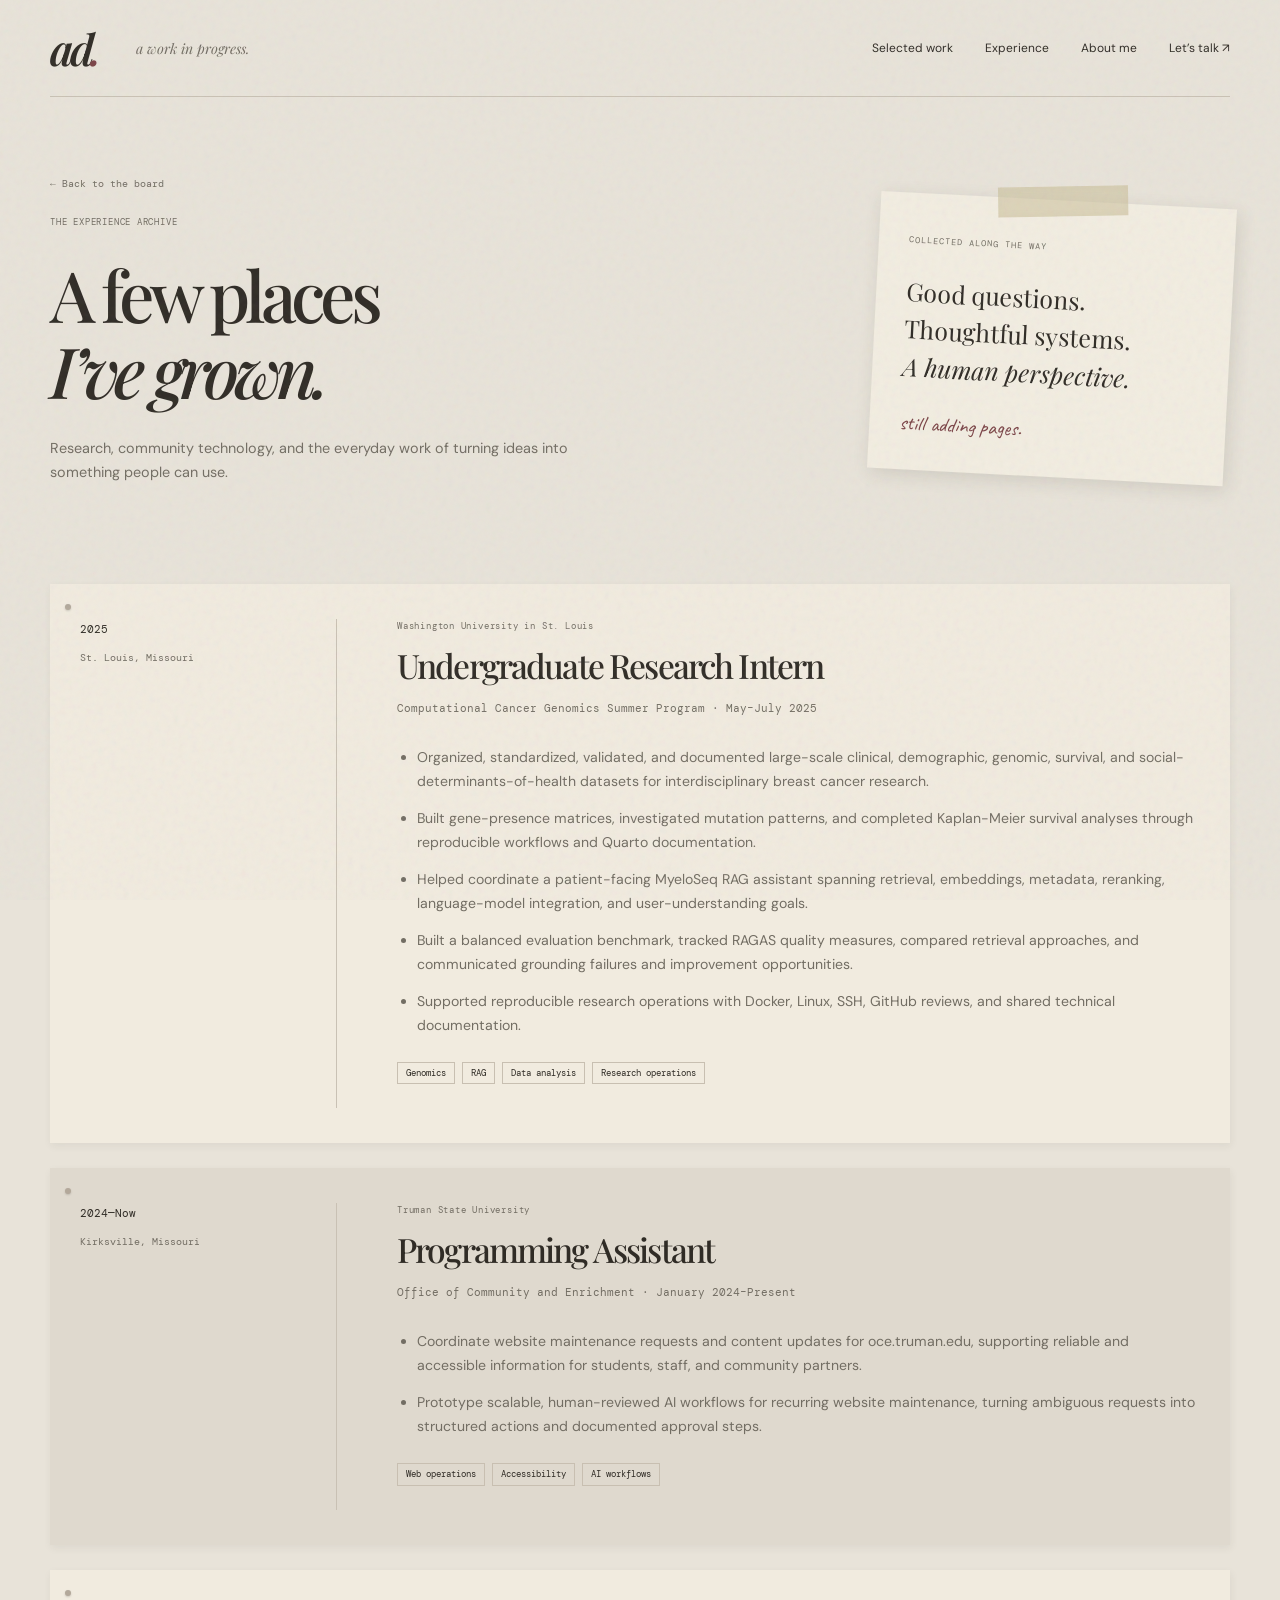
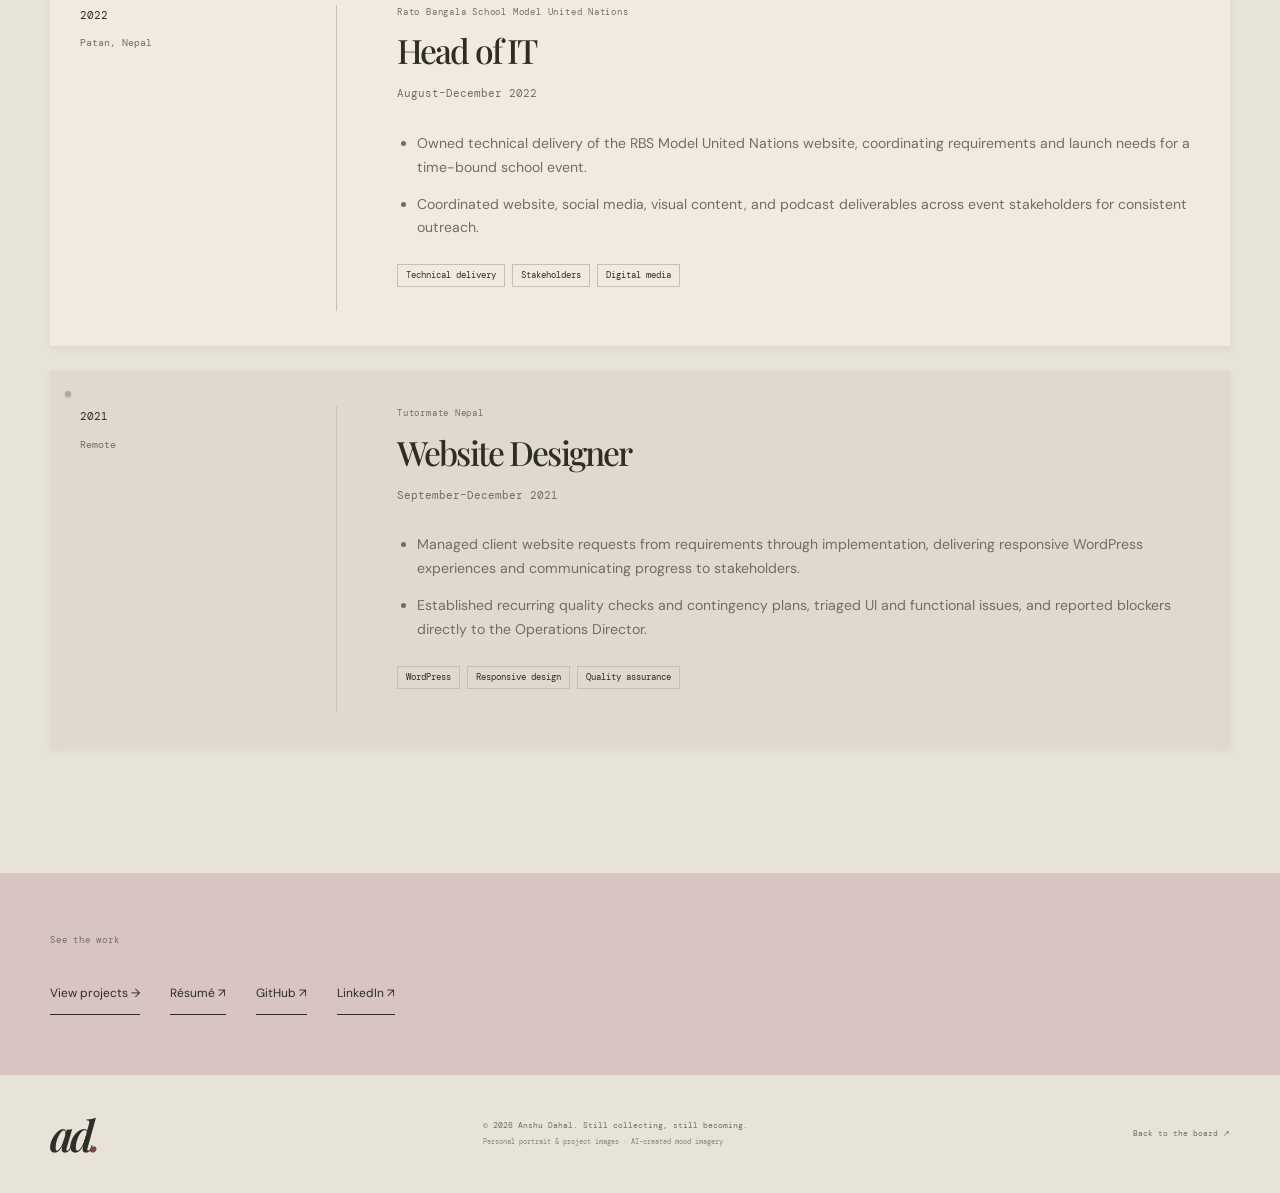
==== experience.html @ af630095 "Update nav note to a work in progress" ====
<!DOCTYPE html>
<html lang="en">
<head>
  <meta charset="UTF-8"><meta name="viewport" content="width=device-width, initial-scale=1.0"><meta name="description" content="Anshu Dahal's research, technology, and leadership experience."><meta name="theme-color" content="#e8e3d9"><title>Experience — Anshu Dahal</title><link rel="icon" href="assets/favicon.svg" type="image/svg+xml">
  <link rel="preconnect" href="https://fonts.googleapis.com"><link rel="preconnect" href="https://fonts.gstatic.com" crossorigin><link href="https://fonts.googleapis.com/css2?family=DM+Mono:wght@400;500&family=DM+Sans:wght@400;500;600;700&family=Playfair+Display:ital,wght@0,500;0,600;0,700;1,500;1,600&family=Caveat:wght@400;500&display=swap" rel="stylesheet"><link rel="stylesheet" href="style.css?v=collection-2"><script src="script.js?v=collection-2" defer></script>
</head>
<body class="experience-page">
  <a class="skip-link" href="#main-content">Skip to content</a>
  <header id="top"><nav class="nav shell" aria-label="Main navigation"><a class="logo" href="index.html" aria-label="Anshu home">ad<span>.</span></a><span class="nav-note">a work in progress.</span><button class="nav-toggle" aria-expanded="false" aria-controls="nav-links">Menu ＋</button><ul class="nav-links" id="nav-links"><li><a href="index.html#projects">Selected work</a></li><li><a href="experience.html" aria-current="page">Experience</a></li><li><a href="index.html#about">About me</a></li><li><a href="index.html#contact">Let’s talk ↗</a></li></ul></nav>
<div class="collection-hero shell"><div><a class="back-link" href="index.html">← Back to the board</a><p class="kicker">THE EXPERIENCE ARCHIVE</p><h1>A few places<br><em>I’ve grown.</em></h1><p>Research, community technology, and the everyday work of turning ideas into something people can use.</p></div><div class="collection-note"><span class="tape" aria-hidden="true"></span><span class="mini-label">COLLECTED ALONG THE WAY</span><p>Good questions.<br>Thoughtful systems.<br><em>A human perspective.</em></p><span class="handwritten">still adding pages.</span></div></div>  </header>
  <main id="main-content">
    <section class="experience-list section shell" id="experience-list">
      <article class="role archive-entry" id="research"><div class="role-meta"><span>2025</span><p>St. Louis, Missouri</p></div><div class="role-content"><p class="card-label">Washington University in St. Louis</p><h2>Undergraduate Research Intern</h2><p class="role-program">Computational Cancer Genomics Summer Program · May–July 2025</p><ul><li>Organized, standardized, validated, and documented large-scale clinical, demographic, genomic, survival, and social-determinants-of-health datasets for interdisciplinary breast cancer research.</li><li>Built gene-presence matrices, investigated mutation patterns, and completed Kaplan-Meier survival analyses through reproducible workflows and Quarto documentation.</li><li>Helped coordinate a patient-facing MyeloSeq RAG assistant spanning retrieval, embeddings, metadata, reranking, language-model integration, and user-understanding goals.</li><li>Built a balanced evaluation benchmark, tracked RAGAS quality measures, compared retrieval approaches, and communicated grounding failures and improvement opportunities.</li><li>Supported reproducible research operations with Docker, Linux, SSH, GitHub reviews, and shared technical documentation.</li></ul><div class="role-tags"><span>Genomics</span><span>RAG</span><span>Data analysis</span><span>Research operations</span></div></div></article>
      <article class="role archive-entry"><div class="role-meta"><span>2024—Now</span><p>Kirksville, Missouri</p></div><div class="role-content"><p class="card-label">Truman State University</p><h2>Programming Assistant</h2><p class="role-program">Office of Community and Enrichment · January 2024–Present</p><ul><li>Coordinate website maintenance requests and content updates for oce.truman.edu, supporting reliable and accessible information for students, staff, and community partners.</li><li>Prototype scalable, human-reviewed AI workflows for recurring website maintenance, turning ambiguous requests into structured actions and documented approval steps.</li></ul><div class="role-tags"><span>Web operations</span><span>Accessibility</span><span>AI workflows</span></div></div></article>
      <article class="role archive-entry"><div class="role-meta"><span>2022</span><p>Patan, Nepal</p></div><div class="role-content"><p class="card-label">Rato Bangala School Model United Nations</p><h2>Head of IT</h2><p class="role-program">August–December 2022</p><ul><li>Owned technical delivery of the RBS Model United Nations website, coordinating requirements and launch needs for a time-bound school event.</li><li>Coordinated website, social media, visual content, and podcast deliverables across event stakeholders for consistent outreach.</li></ul><div class="role-tags"><span>Technical delivery</span><span>Stakeholders</span><span>Digital media</span></div></div></article>
      <article class="role archive-entry"><div class="role-meta"><span>2021</span><p>Remote</p></div><div class="role-content"><p class="card-label">Tutormate Nepal</p><h2>Website Designer</h2><p class="role-program">September–December 2021</p><ul><li>Managed client website requests from requirements through implementation, delivering responsive WordPress experiences and communicating progress to stakeholders.</li><li>Established recurring quality checks and contingency plans, triaged UI and functional issues, and reported blockers directly to the Operations Director.</li></ul><div class="role-tags"><span>WordPress</span><span>Responsive design</span><span>Quality assurance</span></div></div></article>
    </section>
    <section class="experience-cta"><div class="shell reveal"><p class="kicker"><span></span> See the work</p><div><a class="contact-link" href="index.html#projects">View projects <span>→</span></a><a class="contact-link" href="assets/Anshu-Dahal-Resume.pdf" target="_blank">Résumé <span>↗</span></a><a class="contact-link" href="https://github.com/AnshuDahal" target="_blank" rel="noopener noreferrer">GitHub <span>↗</span></a><a class="contact-link" href="https://www.linkedin.com/in/anshu112/" target="_blank" rel="noopener noreferrer">LinkedIn <span>↗</span></a></div></div></section>
  </main>
<footer class="site-footer shell"><a class="logo" href="index.html">ad<span>.</span></a><p>© <span id="year">2026</span> Anshu Dahal. Still collecting, still becoming.<br><small>Personal portrait & project images · AI-created mood imagery</small></p><a href="index.html">Back to the board ↗</a></footer>
</body></html>
---- style.css ----
:root{--paper:#e8e3d9;--ink:#302c26;--muted:#726d63;--line:#c9c1b4;--accent:#7b4447;--serif:'Playfair Display',Georgia,serif;--sans:'DM Sans',Arial,sans-serif;--mono:'DM Mono',monospace;--hand:'Caveat',cursive}*{box-sizing:border-box}html{scroll-behavior:smooth;scroll-padding-top:28px}body{margin:0;background:var(--paper);color:var(--ink);font:16px/1.7 var(--sans)}body:before{content:"";position:fixed;inset:0;pointer-events:none;z-index:30;opacity:.17;background-image:url("data:image/svg+xml,%3Csvg viewBox='0 0 180 180' xmlns='http://www.w3.org/2000/svg'%3E%3Cfilter id='n'%3E%3CfeTurbulence type='fractalNoise' baseFrequency='.8' numOctaves='3' stitchTiles='stitch'/%3E%3C/filter%3E%3Cpath fill='%23958f7d' filter='url(%23n)' opacity='.35' d='M0 0h180v180H0z'/%3E%3C/svg%3E")}a{color:inherit;text-decoration:none}button{color:inherit;font:inherit;cursor:pointer}button,a{-webkit-tap-highlight-color:transparent}a:focus-visible,button:focus-visible,summary:focus-visible{outline:2px solid var(--accent);outline-offset:5px}::selection{background:#ccb1b0}.shell{width:min(1280px,calc(100% - 100px));margin-inline:auto}.skip-link{position:fixed;top:-70px;left:15px;padding:12px 20px;background:var(--ink);color:white;z-index:100}.skip-link:focus{top:15px}.nav{height:97px;display:flex;align-items:center;gap:30px;border-bottom:1px solid var(--line)}.logo{font:italic 600 2.7rem var(--serif);letter-spacing:-.09em}.logo span{color:var(--accent)}.nav-note{font:italic .88rem var(--serif);color:var(--muted);margin-left:8px}.nav-links{display:flex;list-style:none;align-items:center;gap:32px;padding:0;margin:0 0 0 auto;font-size:.75rem}.nav-links a{border-bottom:1px solid transparent;padding-bottom:5px}.nav-links a:hover,.nav-links .active{border-color:var(--accent)}.nav-toggle{display:none}.board-intro{display:flex;justify-content:space-between;align-items:center;gap:15px;padding:30px 0 27px;font:.53rem/1.6 var(--mono);letter-spacing:.13em;color:var(--muted)}.board-intro p{margin:0}.vision-board{height:725px;position:relative;display:grid;grid-template-columns:repeat(12,1fr);grid-template-rows:repeat(12,1fr);padding:14px 12px 15px;isolation:isolate}.board-grain{position:absolute;inset:15px 30px 30px;background:#d2cbbf;z-index:-2;box-shadow:inset 0 0 90px #bdb3a430}.board-piece{position:relative;display:block;padding:0;border:0;text-align:left;box-shadow:2px 5px 15px #302c2630;transition:transform .25s,box-shadow .25s;background:#f2ede3;min-width:0}.board-piece:hover,.board-piece:focus-visible{box-shadow:3px 10px 22px #302c2640;z-index:8;transform:rotate(0deg) translateY(-3px)}.photo{display:block;width:100%;height:100%;background-image:url('assets/vision-contact-sheet.png');background-size:300% 200%;background-repeat:no-repeat;filter:saturate(.64);transition:filter .4s}.mood-books{background-position:0 0}.mood-mountains{background-position:50% 0}.mood-piano{background-position:100% 0}.mood-dog{background-position:0 100%}.mood-dance{background-position:50% 100%}.mood-notebook{background-position:100% 100%}.board-piece:hover .photo,.life-photo:hover .photo{filter:saturate(.9)}.books-piece{grid-column:1/5;grid-row:1/7;transform:rotate(-4deg);margin:12px 5px 4px 2px;padding:9px 9px 34px}.books-piece .photo{background-position:0 0}.photo-label{position:absolute;bottom:8px;left:16px;font:.9rem var(--hand)}.identity-piece{grid-column:4/9;grid-row:2/9;transform:rotate(1deg);z-index:4;margin:-12px -15px 22px 4px;padding:30px 42px;background:#f2ede1;box-shadow:4px 6px 15px #302c2633}.identity-piece:hover{transform:rotate(1deg)}.tape{position:absolute;top:-14px;left:33%;width:130px;height:30px;background:#cabf9a8c;transform:rotate(-4deg);box-shadow:inset 0 0 8px #ad9d6c12}.mini-label{display:block;font:.53rem/1.8 var(--mono);letter-spacing:.12em;margin:0 0 15px;color:var(--muted)}h1{font:500 clamp(4rem,6.8vw,6.4rem)/.96 var(--serif);letter-spacing:-.075em;margin:0 0 22px}h1 em{font-weight:500}.identity-copy{font-size:.8rem;line-height:1.8;margin:0 0 22px;color:#645e53}.paper-link{display:flex;justify-content:space-between;gap:10px;font:.66rem var(--sans);border-bottom:1px solid #b7ac9a;padding-bottom:9px}.identity-number{display:block;font:.43rem var(--mono);color:#8b8274;margin-top:17px;letter-spacing:.08em}.portrait-piece{grid-column:9/13;grid-row:1/9;transform:rotate(3deg);margin:8px 2px 3px -9px;padding:10px 10px 46px;z-index:2;background:#eee8dd}.portrait-piece img{display:block;width:100%;height:100%;object-fit:cover;object-position:50% 35%;filter:saturate(.5) contrast(.95)}.handwritten{font:1.6rem/1.3 var(--hand)}.portrait-piece>.handwritten{position:absolute;bottom:9px;left:0;right:0;text-align:center;font-size:1.35rem}.portrait-greeting{position:absolute;bottom:65px;left:15px;right:15px;text-align:center;background:#f0e6d8e8;padding:12px;font:.58rem var(--mono);opacity:0;transform:translateY(6px);transition:opacity .2s,transform .2s}.portrait-piece:hover .portrait-greeting,.portrait-piece:focus-visible .portrait-greeting{opacity:1;transform:none}.mountain-piece{grid-column:1/6;grid-row:7/13;margin:-15px 15px 5px -5px;transform:rotate(2deg);z-index:3}.mountain-piece .photo{filter:saturate(.4) brightness(.75)}.mountain-caption{position:absolute;left:25px;bottom:35px;color:#fff9e9;font:2.4rem/1.02 var(--serif);letter-spacing:-.045em;text-shadow:0 2px 12px #0006}.photo-corner{position:absolute;top:17px;left:20px;color:#f6eedb;font:.43rem var(--mono);letter-spacing:.1em}.research-piece{grid-column:5/9;grid-row:8/13;padding:26px 28px 22px;margin:5px -4px 4px 0;background:#d8c5c1;transform:rotate(-4deg);z-index:5}.pin{position:absolute;top:10px;left:50%;height:7px;width:7px;background:#784545;border-radius:50%;box-shadow:1px 2px 2px #33251c66}.research-piece .mini-label{font-size:.48rem;margin-bottom:10px}.research-piece h2{font:500 2.15rem/1.03 var(--serif);letter-spacing:-.045em;margin:0}.research-piece h2 em{font-weight:500}.research-piece p{font-size:.65rem;line-height:1.7;margin:13px 0}.research-piece .paper-link{font-size:.58rem;border-color:#a28b87}.music-piece{grid-column:9/12;grid-row:9/13;margin:-8px 12px -1px -7px;transform:rotate(3deg);z-index:3}.music-piece .photo{filter:grayscale(1) brightness(.72)}.music-label{position:absolute;left:16px;bottom:16px;color:#f2eee6;font:italic 1.2rem/1.15 var(--serif)}.dog-piece{grid-column:11/13;grid-row:9/13;transform:rotate(-6deg);margin:30px -10px -12px 7px;padding:7px 7px 34px;z-index:6}.dog-piece .handwritten{position:absolute;bottom:7px;left:10px;font-size:1.07rem}.board-scribble{position:absolute;top:0;left:42%;font:1.4rem var(--hand);transform:rotate(-5deg);color:#655443}.board-footer{display:flex;align-items:center;justify-content:space-between;gap:20px;padding:27px 0 35px}.board-footer>span{font:.48rem var(--mono);letter-spacing:.08em;color:var(--muted)}.board-footer p{font:italic .95rem var(--serif);margin:0;color:var(--muted)}.board-footer>a{font:1.8rem var(--serif);padding:0 12px}.section{padding-block:100px}.projects-section{background:#f3eee5;border-block:1px solid var(--line)}.section-title{display:flex;align-items:flex-end;justify-content:space-between;gap:40px;margin-bottom:55px}.kicker,.card-label{font:.55rem/1.8 var(--mono);letter-spacing:.09em;color:var(--muted);margin:0 0 25px}h2{font:500 clamp(2.7rem,4.6vw,4.2rem)/1.1 var(--serif);letter-spacing:-.055em;margin:0}h2 em,h3 em{font-weight:500}.section-title>p{font-size:.86rem;color:var(--muted);margin-bottom:5px}.featured-project{display:grid;grid-template-columns:1fr .9fr;min-height:510px;border-block:1px solid var(--line);margin-bottom:65px}.featured-copy{padding:42px 55px 35px 0}.featured-copy h3{font:500 2.8rem/1.1 var(--serif);letter-spacing:-.04em;margin:0 0 22px}.featured-copy>p{font-size:.85rem;color:var(--muted);max-width:470px}.featured-copy .project-name{font-size:.77rem;color:var(--ink);font-weight:600}.role-tags{display:flex;flex-wrap:wrap;gap:7px;margin:24px 0}.role-tags span,.project-copy li{font:.54rem/1.7 var(--mono);border:1px solid #c8bfb1;padding:3px 8px}.research-visual{position:relative;min-height:480px;margin:24px 0;background:#504a3e;overflow:hidden}.research-visual>.photo{position:absolute;inset:0;filter:saturate(.3) brightness(.6)}.research-overlay{position:absolute;left:30px;bottom:30px;padding:22px 30px;background:#ede6d8f0;transform:rotate(-3deg);box-shadow:5px 5px 15px #0003}.research-overlay>span{font:.45rem var(--mono);letter-spacing:.1em}.research-overlay>p{font:2.7rem/1.03 var(--serif);letter-spacing:-.05em;margin:20px 0}.research-overlay>small{font-size:.62rem}details{border-top:1px solid var(--line);margin-top:25px}summary{display:flex;justify-content:space-between;list-style:none;padding:15px 0;cursor:pointer;font-size:.75rem}summary::-webkit-details-marker{display:none}details[open] summary span{transform:rotate(45deg)}.detail-body{font-size:.84rem;color:var(--muted);padding-bottom:20px}.underlined{font-size:.78rem;border-bottom:1px solid;padding-bottom:4px}.underlined:hover{color:var(--accent)}.projects-grid{display:grid;grid-template-columns:repeat(3,1fr);gap:30px}.project{min-width:0}.project-top{display:flex;justify-content:space-between;gap:8px;font:.47rem/1.8 var(--mono);min-height:35px}.project-top a{border-bottom:1px solid;height:max-content}.project-visual{height:260px;display:grid;place-items:center;overflow:hidden;margin-bottom:25px;background:#c6bcb3}.wellness-visual{background:#cabbbf}.wellness-visual img{height:225px;width:128px;object-fit:cover;object-position:top;border:5px solid #3d3731;border-radius:12px;transform:rotate(4deg);box-shadow:8px 10px 14px #302c2630;filter:saturate(.6)}.metric-visual{background:#b8b7a6;padding:25px;grid-template-columns:1fr 1fr;gap:15px}.metric-visual span,.metric-visual small{font:.45rem var(--mono);display:block}.metric-visual strong{font:3rem var(--serif);display:block;margin:13px 0}.garden-visual{padding:22px;background:#b6a590}.garden-visual img{max-width:100%;height:190px;object-fit:cover;border:6px solid #e5dac8;transform:rotate(-3deg);box-shadow:7px 8px 12px #302c2640;filter:saturate(.6)}.project-copy h3{font:500 1.65rem/1.2 var(--serif);letter-spacing:-.03em;margin:0 0 15px}.project-copy p{font-size:.8rem;color:var(--muted)}.project-copy ul{list-style:none;display:flex;flex-wrap:wrap;gap:6px;padding:0;margin:20px 0}.contribution{border-top:1px solid var(--line);padding-top:16px;font-size:.72rem!important}.contribution strong{color:var(--ink)}.about-section{display:grid;grid-template-columns:1fr 1fr;gap:55px 100px}.about-title>.handwritten{display:block;margin-top:25px;color:var(--accent);transform:rotate(-4deg)}.about-copy p{font-size:.9rem;color:var(--muted);margin:0 0 20px}.about-copy .lead{font:1.4rem/1.5 var(--serif);color:var(--ink);margin-bottom:25px}.life-strip{grid-column:1/-1;display:grid;grid-template-columns:1fr .8fr 1fr;gap:35px;margin-top:15px;align-items:center}.life-photo{position:relative;border:0;background:#eee9df;padding:9px 9px 36px;height:275px;transform:rotate(-3deg);box-shadow:2px 5px 15px #302c2622}.life-photo:last-child{transform:rotate(3deg)}.life-photo>span:last-child{position:absolute;bottom:7px;left:15px;font:1.1rem var(--hand)}.life-quote{text-align:center}.life-quote p{font:2.25rem/1.15 var(--serif);letter-spacing:-.045em;margin:0 0 20px}.life-quote>span{font:.45rem var(--mono);color:var(--muted);letter-spacing:.1em}.journey{border-top:1px solid var(--line)}.journey .section-title{align-items:flex-start}.journey .section-title>p{font:.55rem/1.8 var(--mono)}.timeline{margin-left:35%}.timeline-item{display:grid;grid-template-columns:105px 1fr;gap:25px;border-top:1px solid var(--line);padding:27px 0}.timeline-year{font:.6rem var(--mono);color:var(--muted);padding-top:7px}.timeline-item h3{font:500 1.5rem var(--serif);margin:0 0 12px}.timeline-item p{font-size:.82rem;color:var(--muted);margin:0}.experience-banner{margin-left:35%;display:flex;justify-content:space-between;gap:15px;padding:20px 0;border-block:1px solid var(--ink);font-size:.75rem}.experience-banner span{color:var(--muted)}.contact{background:#34352f;color:#ede7dc;padding:80px 0}.contact .kicker{color:#b8b5a9}.contact-heading{display:flex;justify-content:space-between;align-items:center}.contact-heading h2{font-size:clamp(3rem,5.8vw,5.2rem)}.contact-heading>span{font-size:7rem;line-height:1;color:#b8b2a3}.contact .shell>p:not(.kicker){font-size:.85rem;color:#c6c1b5;margin:28px 0}.social-links{display:flex;gap:35px;flex-wrap:wrap}.contact-link{font-size:.75rem;border-bottom:1px solid;padding:10px 0}.site-footer{display:flex;align-items:center;justify-content:space-between;gap:25px;padding-block:30px}.site-footer p,.site-footer>a:last-child{font:.52rem/1.9 var(--mono);color:var(--muted);margin:0}.site-footer small{font-size:.44rem;opacity:.8}.footer-inner{display:flex;align-items:center;justify-content:space-between;gap:25px;width:100%}.footer-links{display:flex;gap:20px;font:.6rem var(--mono)}dialog{border:1px solid #bbb1a2;padding:55px;width:min(520px,calc(100% - 36px));background:#f1eadd;color:var(--ink);box-shadow:12px 15px 50px #201b1640;max-height:85vh;overflow:auto}dialog::backdrop{background:#25201b99;backdrop-filter:blur(4px)}.note-close{position:absolute;right:18px;top:14px;border:0;background:none;font:.6rem var(--mono);padding:8px}dialog h2{font-size:2.9rem;margin:0 0 25px}#note-body{font-size:.95rem;color:#655e53}dialog>.handwritten{display:block;margin-top:25px;color:var(--accent)}.page-hero{padding:85px 0 65px}.page-hero h1{font-size:clamp(3rem,6vw,5.2rem);line-height:1.1}.page-hero strong{font-weight:500;font-style:italic;color:var(--accent)}.page-hero>p:not(.kicker){max-width:630px;color:var(--muted)}.text-link{font-size:.78rem;border-bottom:1px solid;padding-bottom:5px}.experience-list{padding-top:5px}.role{display:grid;grid-template-columns:.32fr 1fr;gap:60px;border-top:1px solid var(--line);padding:50px 0}.role-meta{font:.7rem/1.8 var(--mono)}.role-meta p{font-size:.6rem;color:var(--muted)}.role-content h2{font-size:2.6rem}.role-program{font:.67rem/1.8 var(--mono);color:var(--muted);margin:15px 0 28px}.role-content ul{padding-left:20px;color:var(--muted);font-size:.88rem}.role-content li{margin-bottom:13px}.experience-cta{padding:60px 0;background:#d8c5c1}.experience-cta>div>div{display:flex;gap:30px;flex-wrap:wrap}
@media(max-width:1100px){.shell{width:calc(100% - 60px)}.nav-note{display:none}.vision-board{height:680px}.identity-piece{padding:28px 30px;margin-right:-8px}.identity-copy{font-size:.72rem}.identity-number{font-size:.4rem}.research-piece{padding:22px}.research-piece h2{font-size:1.8rem}.research-piece p{font-size:.6rem}.research-piece .paper-link{font-size:.5rem}.dog-piece .handwritten{font-size:.9rem}.board-footer>span{font-size:.42rem}.board-footer p{font-size:.85rem}.about-section{gap:50px}.featured-copy{padding-right:35px}}
@media(max-width:800px){.nav{height:80px}.nav-toggle{display:block;margin-left:auto;border:0;border-bottom:1px solid;background:none;padding:8px 0;font-size:.7rem}.nav-links{display:none;position:absolute;top:75px;left:30px;right:30px;padding:25px;background:var(--paper);border:1px solid var(--line);z-index:50}.nav-links.open{display:flex;flex-direction:column;align-items:flex-start;gap:20px}.board-intro{font-size:.46rem;padding-block:24px}.board-intro>span{display:none}.vision-board{height:1050px;grid-template-columns:repeat(6,1fr);grid-template-rows:repeat(16,1fr);padding:0}.books-piece{grid-column:1/4;grid-row:1/6;margin:0 0 0 5px}.identity-piece{grid-column:3/7;grid-row:2/8;margin:0 0 0 15px;padding:25px 30px}.identity-piece h1{font-size:5rem}.identity-piece .identity-copy{font-size:.78rem}.portrait-piece{grid-column:1/4;grid-row:6/12;margin:10px -10px -8px 0;z-index:5;transform:rotate(-4deg)}.mountain-piece{grid-column:4/7;grid-row:8/13;margin:12px -3px 0 -15px;transform:rotate(3deg);z-index:4}.mountain-caption{font-size:1.8rem;left:18px}.research-piece{grid-column:1/4;grid-row:12/17;margin:12px 0 0 8px;z-index:6;padding:25px}.research-piece h2{font-size:2rem}.research-piece p{font-size:.65rem}.music-piece{grid-column:4/7;grid-row:13/17;margin:8px 0 0 -4px;transform:rotate(2deg)}.dog-piece{grid-column:5/7;grid-row:14/17;margin:25px -5px -5px 8px;transform:rotate(-5deg)}.music-label{font-size:1rem;top:14px;bottom:auto}.dog-piece .handwritten{font-size:1.1rem}.board-scribble{left:auto;right:5%;top:-3px;font-size:1.2rem}.board-footer{padding-top:32px}.board-footer>span{display:none}.board-footer p{font-size:.95rem}.section{padding-block:70px}.section-title{gap:25px;align-items:flex-start}.section-title>p{font-size:.77rem}.featured-project{grid-template-columns:1fr}.featured-copy{padding:30px 0}.research-visual{min-height:330px;margin:0 0 25px}.projects-grid{grid-template-columns:1fr;gap:40px}.project{display:grid;grid-template-columns:.9fr 1.1fr;gap:0 25px}.project-top{grid-column:1/-1}.project-visual{height:280px;margin-bottom:0}.project-copy h3{font-size:1.6rem}.about-section{grid-template-columns:1fr;gap:40px}.about-copy{max-width:600px}.life-strip{gap:20px}.life-photo{height:220px}.life-photo>span:last-child{font-size:.9rem}.life-quote p{font-size:1.7rem}.timeline{margin-left:0}.experience-banner{margin-left:0}.contact-heading>span{font-size:5rem}.role{grid-template-columns:1fr;gap:15px}.role-content h2{font-size:2.2rem}.footer-inner{flex-wrap:wrap}}
@media(max-width:500px){.shell{width:calc(100% - 36px)}.vision-board{height:920px}.board-grain{inset:10px 8px}.books-piece{grid-row:1/5;padding:6px 6px 27px;margin:5px -12px 0 0}.photo-label{font-size:.85rem;left:10px}.identity-piece{grid-column:3/7;grid-row:2/8;padding:24px 20px 18px;margin:0 -1px 3px -14px}.identity-piece h1{font-size:3.65rem;margin-bottom:15px}.identity-piece .identity-copy{font-size:.66rem;line-height:1.8;margin-bottom:17px}.identity-piece .mini-label{font-size:.45rem;margin-bottom:12px}.identity-piece .paper-link{font-size:.58rem}.identity-number{font-size:.34rem;margin-top:14px}.tape{width:90px;height:25px;left:27%}.portrait-piece{grid-row:6/12;padding:7px 7px 36px;margin:-18px -10px 0 0}.portrait-piece>.handwritten{font-size:1rem;bottom:8px}.portrait-greeting{font-size:.45rem;padding:8px;left:8px;right:8px;bottom:50px}.mountain-piece{grid-row:8/13;margin:10px -1px 0 -10px}.mountain-caption{font-size:1.4rem;left:14px;bottom:20px}.photo-corner{font-size:.33rem;left:10px;top:12px}.research-piece{padding:22px 17px 16px;margin:8px -4px 0 2px}.research-piece .mini-label{font-size:.38rem}.research-piece h2{font-size:1.75rem}.research-piece p{font-size:.57rem;margin:11px 0}.research-piece .paper-link{font-size:.45rem}.music-piece{grid-row:13/17}.music-label{font-size:.88rem;left:12px}.dog-piece{grid-column:5/7;grid-row:14/17;margin:30px -3px -5px -15px;padding:5px 5px 25px}.dog-piece .handwritten{font-size:.85rem;bottom:4px;left:8px}.board-scribble{font-size:1rem;right:0;top:-3px}.board-footer p{font-size:.79rem}.section-title{display:block;margin-bottom:35px}.section-title>p{margin-top:22px;font-size:.85rem}.section-title>p br{display:none}.featured-copy h3{font-size:2.3rem}.research-overlay{left:20px;bottom:25px;padding:22px}.project{grid-template-columns:1fr}.project-visual{height:270px;margin-bottom:25px}.project-copy h3{font-size:1.85rem}.metric-visual{padding:40px}.metric-visual strong{font-size:3.4rem}.project-copy p{font-size:.85rem}.life-strip{grid-template-columns:1fr 1fr;gap:20px}.life-quote{grid-column:1/-1;grid-row:2;padding:25px 0 0}.life-quote p{font-size:2rem}.life-photo{height:220px}.life-photo>span:last-child{font-size:.78rem;left:10px}.timeline-item{grid-template-columns:1fr;gap:10px}.experience-banner{flex-direction:column;gap:4px}.contact-heading>span{display:none}.contact-heading h2{font-size:3rem}.contact{padding-block:60px}.site-footer{flex-wrap:wrap}.site-footer p{order:3;width:100%;font-size:.45rem}.site-footer small{font-size:.39rem}.page-hero{padding-top:55px}.page-hero h1{font-size:3rem}.role-content h2{font-size:2rem}dialog{padding:48px 28px 30px}dialog h2{font-size:2.5rem}.footer-inner{flex-direction:column;align-items:flex-start}}
@media(prefers-reduced-motion:reduce){html{scroll-behavior:auto}*,*:before,*:after{animation:none!important;transition:none!important}}
/* Keep overlapping photographs clear of the introduction on smaller screens. */
@media(max-width:800px){.portrait-piece{grid-row:8/13;margin-top:10px;margin-bottom:8px}.research-piece{grid-row:13/17;margin-top:10px}.books-piece{grid-row:1/7}.photo-label{top:10px;bottom:auto;background:#eee8ddb8;padding:3px 7px;left:12px}}
@media(max-width:500px){.research-piece{padding-top:20px}.research-piece h2{font-size:1.55rem}.research-piece p{margin:9px 0}.portrait-piece{margin-top:8px;margin-bottom:8px}}

@media(max-width:800px){.mountain-caption{left:30px}.photo-corner{left:25px}}
/* The rest of the collection: project notes, experience, and a working notebook. */
.project-story-link{display:flex;align-items:center;justify-content:space-between;gap:20px;border-bottom:1px solid var(--ink);padding:13px 0;font-size:.73rem;margin-top:15px}.project-story-link:hover{color:var(--accent);border-color:var(--accent)}.featured-copy>.project-story-link{max-width:260px}.collection-hero{display:grid;grid-template-columns:1.35fr .65fr;gap:85px;align-items:center;padding-block:80px}.collection-hero h1{font-size:clamp(3rem,5.5vw,5.1rem);line-height:1.08;margin-bottom:28px}.collection-hero>div>p:not(.kicker){max-width:590px;font-size:.9rem;color:var(--muted)}.collection-note{position:relative;padding:40px 30px 32px;background:#f2ede1;box-shadow:3px 5px 18px #302c2620;transform:rotate(3deg)}.collection-note>p{font:1.55rem/1.5 var(--serif)!important;color:var(--ink)!important;margin:25px 0!important}.collection-note .handwritten{font-size:1.3rem;color:var(--accent)}.back-link{display:block;font:.6rem var(--mono);color:var(--muted);margin-bottom:25px}.back-link:hover{color:var(--accent)}.project-index{display:grid;grid-template-columns:repeat(4,1fr);border-block:1px solid var(--line);scroll-margin-top:20px}.project-index a{padding:24px 20px;position:relative;font:.9rem/1.4 var(--serif);border-right:1px solid var(--line)}.project-index a:first-child{padding-left:0}.project-index a:last-child{border-right:0}.project-index a>span{display:block;font:.5rem var(--mono);color:var(--muted);margin-bottom:12px}.project-index b{font-weight:400;display:block;margin-top:10px}.project-index a:hover{background:#d8c5c140}.case-study{padding:80px 0 60px;border-bottom:1px solid var(--line);scroll-margin-top:20px}.case-heading{display:flex;align-items:flex-start;gap:25px;margin-bottom:45px}.case-number{font:italic 3.7rem/1 var(--serif);color:#a79986;padding-top:8px}.case-heading .kicker{margin-bottom:16px}.case-heading h2{font-size:clamp(2.4rem,4.5vw,4rem)}.case-name{font:.7rem var(--mono);color:var(--muted);margin:20px 0 0}.case-layout{display:grid;grid-template-columns:.9fr 1.1fr;gap:65px;align-items:start}.case-visual{position:sticky;top:35px;min-width:0;background:#f1ebdf;padding:12px 12px 48px;box-shadow:2px 6px 18px #302c2620;transform:rotate(-2deg)}.case-visual>.photo{height:390px}.case-visual>.handwritten{margin:0;position:absolute;left:15px;right:15px;bottom:12px;font-size:1.1rem;text-align:center}.case-visual>img{display:block;width:100%;height:370px;object-fit:contain;background:#ccc0b0}.case-wellness>img{background:#cdbfc4;padding:20px}.case-memory-garden>img{object-fit:cover;object-position:center}.case-copy{font-size:.88rem;color:var(--muted)}.case-copy .case-intro{font:1.35rem/1.55 var(--serif);color:var(--ink);margin:0 0 28px}.case-copy dl{border-block:1px solid var(--line);padding:20px 0;margin-bottom:30px}.case-copy dl>div+div{margin-top:15px}.case-copy dt{font:.49rem var(--mono);letter-spacing:.1em;color:var(--ink);margin-bottom:6px}.case-copy dd{margin:0;font-size:.77rem}.case-copy h3{font:500 1.45rem/1.3 var(--serif);color:var(--ink);margin:28px 0 15px}.case-copy ul{padding-left:18px}.case-copy li{margin-bottom:10px;padding-left:5px}.takeaway{background:#d8c5c154;border-left:2px solid #a2827d;padding:20px 24px;margin:30px 0}.takeaway .mini-label{font-size:.48rem;margin-bottom:10px}.takeaway p{margin:0;color:#554d43}.case-back{display:block;width:max-content;margin-top:30px;font:.59rem var(--mono);border-bottom:1px solid;padding-bottom:5px}.case-metrics{height:390px;background:#b8b7a6;padding:35px;display:flex;flex-direction:column;justify-content:center}.case-metrics>span{font:.6rem var(--mono);letter-spacing:.04em}.case-metrics strong{font:2.8rem var(--serif);margin:10px 0 30px}.case-metrics small{font:.49rem var(--mono)}.work-page .experience-cta{margin-top:50px}.experience-cta h2{font-size:2.7rem;margin-bottom:25px}.archive-entry{border-top:0;padding:35px 30px;margin-bottom:25px;background:#f1ebdf;box-shadow:1px 3px 8px #302c2610;position:relative}.archive-entry:before{content:"";position:absolute;left:15px;top:20px;width:6px;height:6px;border-radius:50%;background:#b3a89a;box-shadow:0 1px 2px #302c2630}.archive-entry:nth-child(even){background:#dfd9ce}.archive-entry .role-meta{border-right:1px solid var(--line);padding:0 20px 0 0}.archive-entry .role-content h2{font-size:2.1rem}.archive-entry .role-content .card-label{margin-bottom:12px}.toolkit{display:grid;grid-template-columns:.85fr 1.15fr;gap:100px;align-items:center;padding-block:15px 100px}.education-note{position:relative;background:#f4eee1;padding:35px 35px 40px;transform:rotate(-2deg);box-shadow:3px 5px 15px #302c2620}.education-note h2{font-size:3rem;margin-bottom:25px}.education-note>p:not(.kicker){font-size:.8rem;color:var(--muted)}.education-note strong{font-weight:500;color:var(--ink)}.education-facts{display:flex;flex-wrap:wrap;gap:15px;font:.55rem var(--mono);padding:15px 0 25px}.education-facts>span{border:1px solid var(--line);padding:6px 9px}.toolkit-lists>div{border-bottom:1px solid var(--line);padding:22px 0}.toolkit-lists .mini-label{font-size:.49rem;margin-bottom:12px}.toolkit-lists p{font-size:.85rem;line-height:1.9;margin:0}.toolkit-lists>.handwritten{display:block;margin-top:20px;color:var(--accent);text-align:right}
@media(max-width:1000px){.collection-hero{gap:45px}.collection-note{padding:30px 22px}.collection-note>p{font-size:1.25rem!important}.case-layout{gap:35px}.case-metrics{padding:25px}.case-metrics strong{font-size:2.4rem}.toolkit{gap:55px}}
@media(max-width:800px){.collection-hero{grid-template-columns:1fr;padding-block:55px;gap:40px}.collection-note{max-width:420px;margin-left:auto;width:85%}.collection-note>p{font-size:1.45rem!important}.project-index{grid-template-columns:1fr 1fr}.project-index a:nth-child(2){border-right:0}.project-index a:nth-child(-n+2){border-bottom:1px solid var(--line)}.project-index a:first-child{padding-left:20px}.case-layout{grid-template-columns:1fr;gap:40px}.case-visual{position:relative;top:0;width:90%;margin:auto;max-width:520px}.case-visual>.photo{height:300px}.case-metrics{height:300px}.case-metrics strong{font-size:3rem;margin-bottom:20px}.case-copy{max-width:620px}.case-study{padding-block:60px 40px}.archive-entry{padding:30px}.archive-entry .role-meta{border-right:0;border-bottom:1px solid var(--line);padding-bottom:12px}.toolkit{grid-template-columns:1fr;gap:30px;padding-bottom:75px}.education-note{max-width:450px;width:90%;margin:auto}.toolkit-lists{max-width:600px;width:100%;margin:auto}}
@media(max-width:500px){.collection-hero h1{font-size:3rem}.collection-hero{padding-block:40px 55px}.collection-note{width:93%;padding:30px 24px}.project-index a{font-size:.8rem;padding:20px 15px}.case-heading{gap:15px}.case-number{font-size:2.7rem}.case-heading h2{font-size:2.3rem}.case-heading .kicker{font-size:.45rem}.case-name{font-size:.6rem;line-height:1.7}.case-visual{width:95%}.case-visual>.handwritten{font-size:.9rem}.case-visual>img{height:280px}.case-visual>.photo{height:280px}.case-copy .case-intro{font-size:1.2rem}.case-metrics{height:275px;padding:24px}.case-metrics strong{font-size:2.5rem}.archive-entry{padding:30px 22px}.archive-entry .role-content h2{font-size:1.8rem}.role-program{font-size:.6rem}.education-note{padding:30px 24px}.education-note h2{font-size:2.65rem}.toolkit-lists p{font-size:.77rem}.experience-cta h2{font-size:2.4rem}}
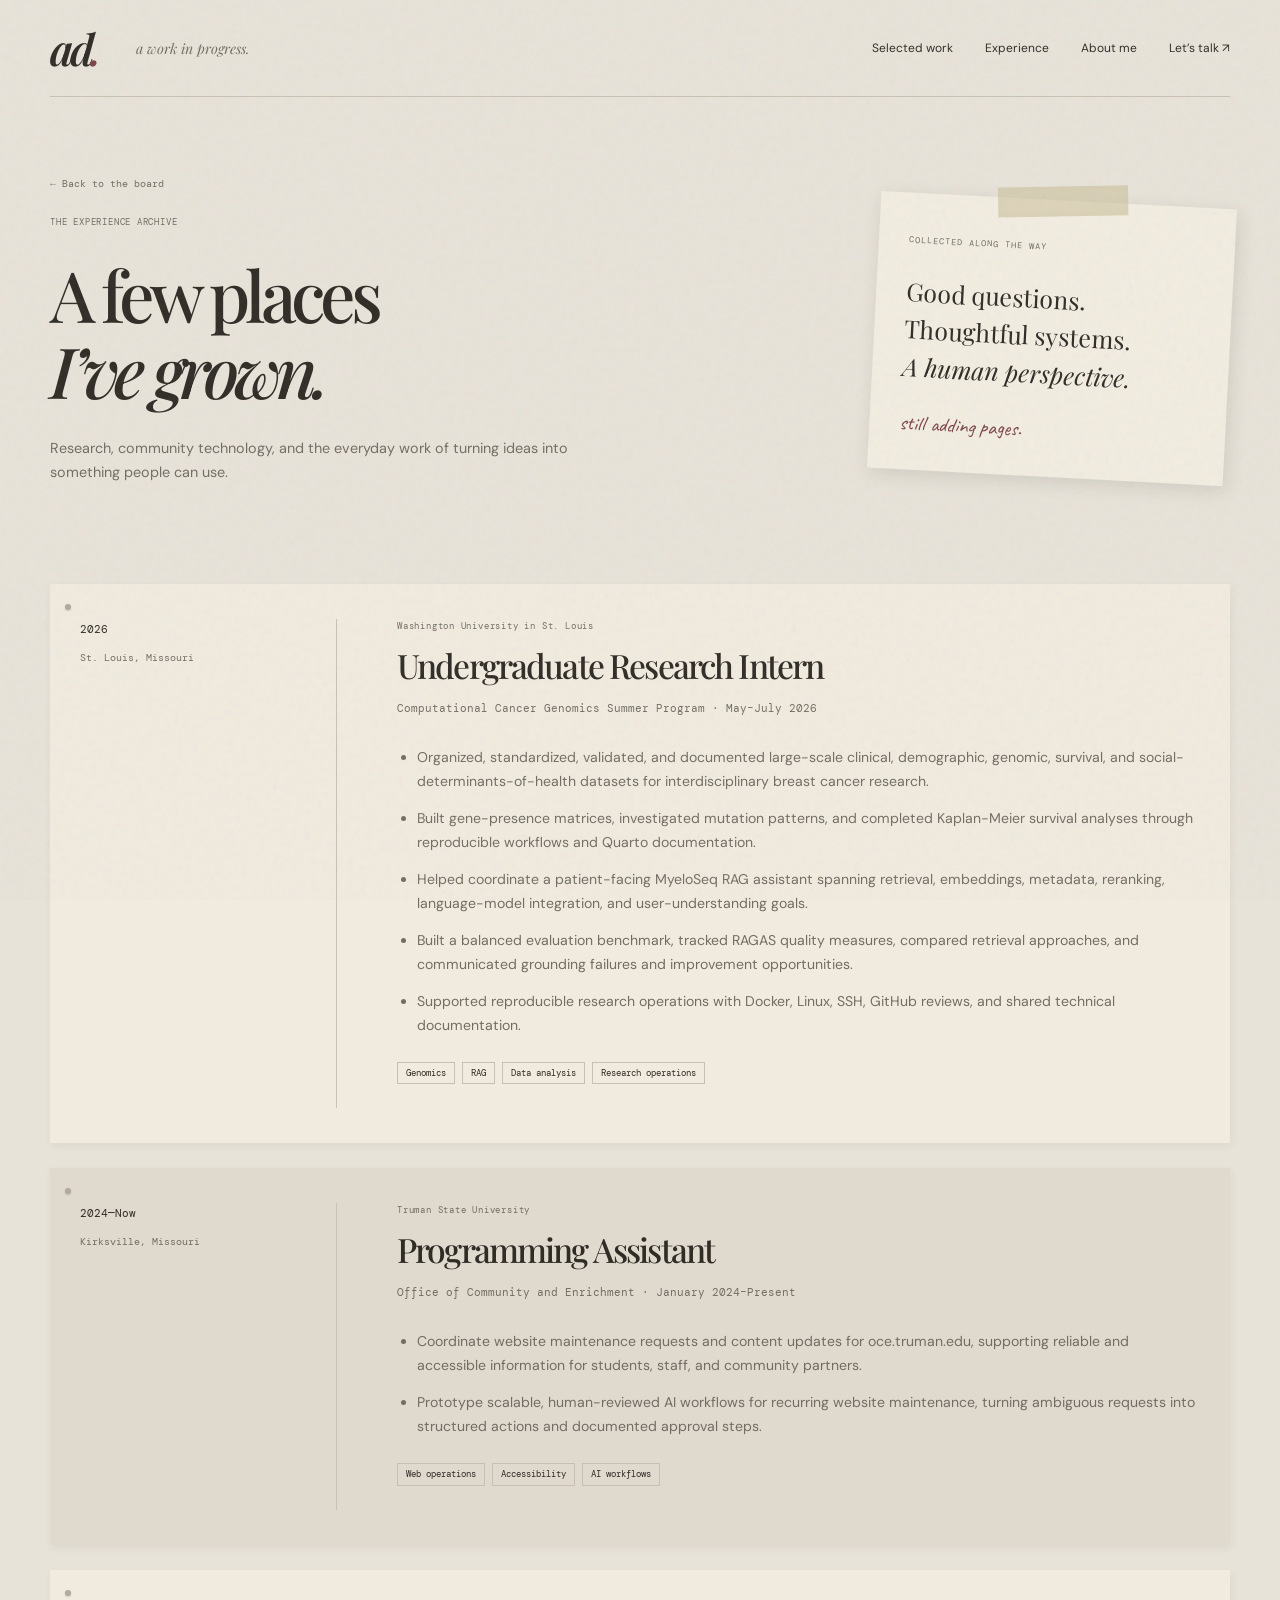
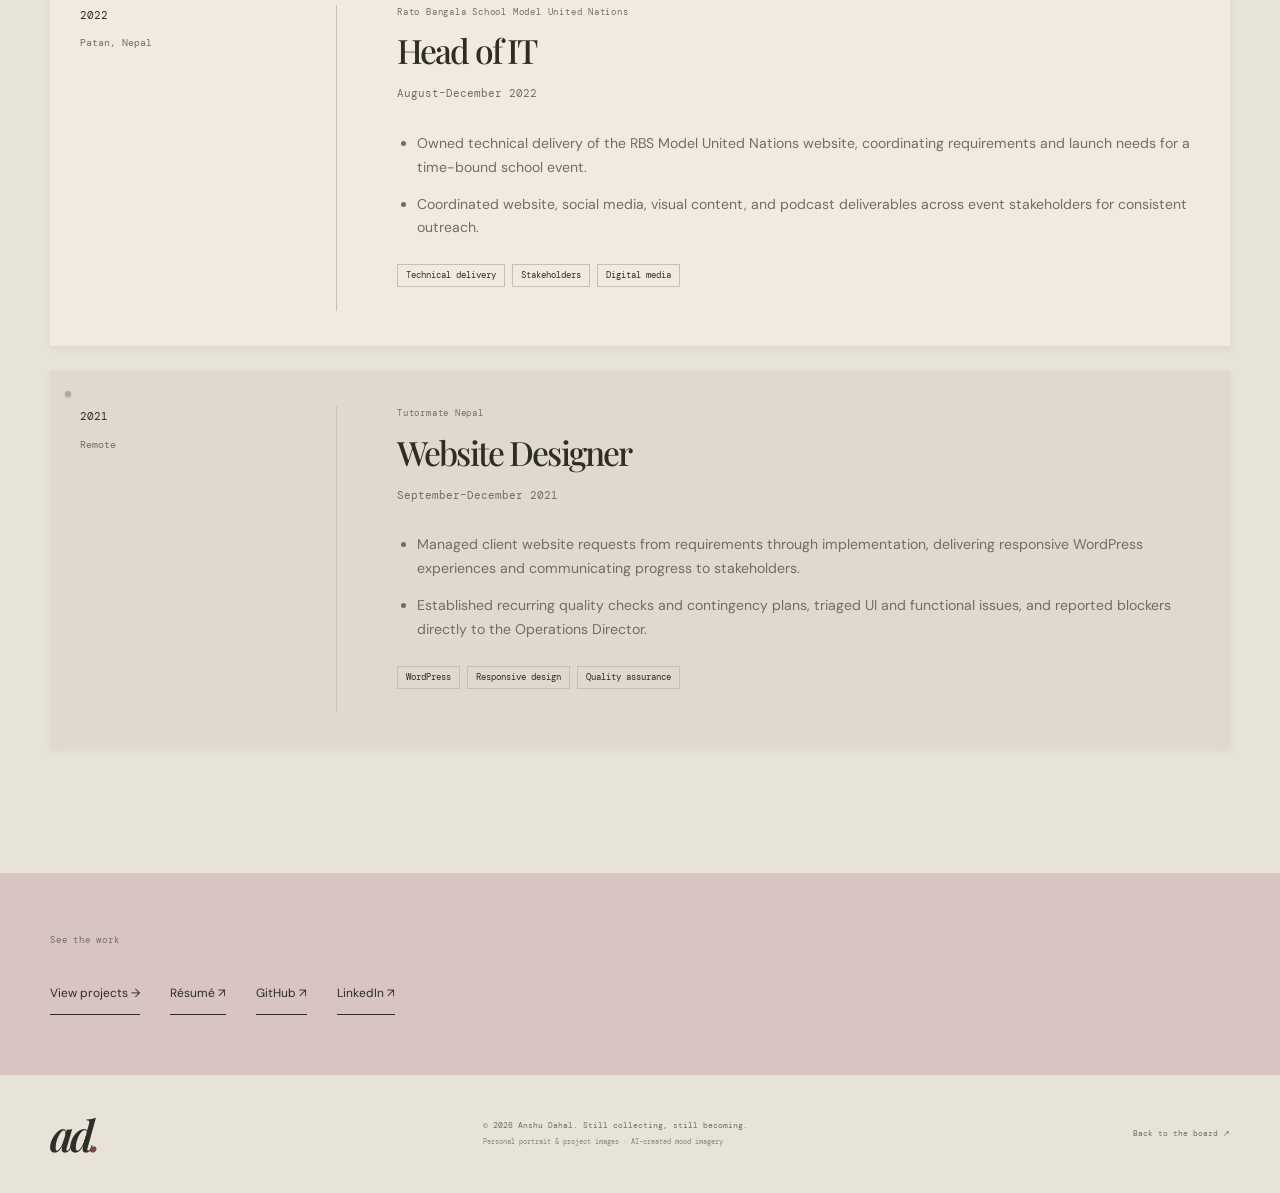
==== commit 61b8a1c4: "Update WashU research intern date to 2026" ====
--- a/experience.html
+++ b/experience.html
@@ -2,7 +2,7 @@
 <html lang="en">
 <head>
   <meta charset="UTF-8"><meta name="viewport" content="width=device-width, initial-scale=1.0"><meta name="description" content="Anshu Dahal's research, technology, and leadership experience."><meta name="theme-color" content="#e8e3d9"><title>Experience — Anshu Dahal</title><link rel="icon" href="assets/favicon.svg" type="image/svg+xml">
-  <link rel="preconnect" href="https://fonts.googleapis.com"><link rel="preconnect" href="https://fonts.gstatic.com" crossorigin><link href="https://fonts.googleapis.com/css2?family=DM+Mono:wght@400;500&family=DM+Sans:wght@400;500;600;700&family=Playfair+Display:ital,wght@0,500;0,600;0,700;1,500;1,600&family=Caveat:wght@400;500&display=swap" rel="stylesheet"><link rel="stylesheet" href="style.css?v=collection-2"><script src="script.js?v=collection-2" defer></script>
+  <link rel="preconnect" href="https://fonts.googleapis.com"><link rel="preconnect" href="https://fonts.gstatic.com" crossorigin><link href="https://fonts.googleapis.com/css2?family=DM+Mono:wght@400;500&family=DM+Sans:wght@400;500;600;700&family=Playfair+Display:ital,wght@0,500;0,600;0,700;1,500;1,600&family=Caveat:wght@400;500&display=swap" rel="stylesheet"><link rel="stylesheet" href="style.css?v=collection-2"><script src="script.js?v=collection-5" defer></script>
 </head>
 <body class="experience-page">
   <a class="skip-link" href="#main-content">Skip to content</a>
@@ -10,7 +10,7 @@
 <div class="collection-hero shell"><div><a class="back-link" href="index.html">← Back to the board</a><p class="kicker">THE EXPERIENCE ARCHIVE</p><h1>A few places<br><em>I’ve grown.</em></h1><p>Research, community technology, and the everyday work of turning ideas into something people can use.</p></div><div class="collection-note"><span class="tape" aria-hidden="true"></span><span class="mini-label">COLLECTED ALONG THE WAY</span><p>Good questions.<br>Thoughtful systems.<br><em>A human perspective.</em></p><span class="handwritten">still adding pages.</span></div></div>  </header>
   <main id="main-content">
     <section class="experience-list section shell" id="experience-list">
-      <article class="role archive-entry" id="research"><div class="role-meta"><span>2025</span><p>St. Louis, Missouri</p></div><div class="role-content"><p class="card-label">Washington University in St. Louis</p><h2>Undergraduate Research Intern</h2><p class="role-program">Computational Cancer Genomics Summer Program · May–July 2025</p><ul><li>Organized, standardized, validated, and documented large-scale clinical, demographic, genomic, survival, and social-determinants-of-health datasets for interdisciplinary breast cancer research.</li><li>Built gene-presence matrices, investigated mutation patterns, and completed Kaplan-Meier survival analyses through reproducible workflows and Quarto documentation.</li><li>Helped coordinate a patient-facing MyeloSeq RAG assistant spanning retrieval, embeddings, metadata, reranking, language-model integration, and user-understanding goals.</li><li>Built a balanced evaluation benchmark, tracked RAGAS quality measures, compared retrieval approaches, and communicated grounding failures and improvement opportunities.</li><li>Supported reproducible research operations with Docker, Linux, SSH, GitHub reviews, and shared technical documentation.</li></ul><div class="role-tags"><span>Genomics</span><span>RAG</span><span>Data analysis</span><span>Research operations</span></div></div></article>
+      <article class="role archive-entry" id="research"><div class="role-meta"><span>2026</span><p>St. Louis, Missouri</p></div><div class="role-content"><p class="card-label">Washington University in St. Louis</p><h2>Undergraduate Research Intern</h2><p class="role-program">Computational Cancer Genomics Summer Program · May–July 2026</p><ul><li>Organized, standardized, validated, and documented large-scale clinical, demographic, genomic, survival, and social-determinants-of-health datasets for interdisciplinary breast cancer research.</li><li>Built gene-presence matrices, investigated mutation patterns, and completed Kaplan-Meier survival analyses through reproducible workflows and Quarto documentation.</li><li>Helped coordinate a patient-facing MyeloSeq RAG assistant spanning retrieval, embeddings, metadata, reranking, language-model integration, and user-understanding goals.</li><li>Built a balanced evaluation benchmark, tracked RAGAS quality measures, compared retrieval approaches, and communicated grounding failures and improvement opportunities.</li><li>Supported reproducible research operations with Docker, Linux, SSH, GitHub reviews, and shared technical documentation.</li></ul><div class="role-tags"><span>Genomics</span><span>RAG</span><span>Data analysis</span><span>Research operations</span></div></div></article>
       <article class="role archive-entry"><div class="role-meta"><span>2024—Now</span><p>Kirksville, Missouri</p></div><div class="role-content"><p class="card-label">Truman State University</p><h2>Programming Assistant</h2><p class="role-program">Office of Community and Enrichment · January 2024–Present</p><ul><li>Coordinate website maintenance requests and content updates for oce.truman.edu, supporting reliable and accessible information for students, staff, and community partners.</li><li>Prototype scalable, human-reviewed AI workflows for recurring website maintenance, turning ambiguous requests into structured actions and documented approval steps.</li></ul><div class="role-tags"><span>Web operations</span><span>Accessibility</span><span>AI workflows</span></div></div></article>
       <article class="role archive-entry"><div class="role-meta"><span>2022</span><p>Patan, Nepal</p></div><div class="role-content"><p class="card-label">Rato Bangala School Model United Nations</p><h2>Head of IT</h2><p class="role-program">August–December 2022</p><ul><li>Owned technical delivery of the RBS Model United Nations website, coordinating requirements and launch needs for a time-bound school event.</li><li>Coordinated website, social media, visual content, and podcast deliverables across event stakeholders for consistent outreach.</li></ul><div class="role-tags"><span>Technical delivery</span><span>Stakeholders</span><span>Digital media</span></div></div></article>
       <article class="role archive-entry"><div class="role-meta"><span>2021</span><p>Remote</p></div><div class="role-content"><p class="card-label">Tutormate Nepal</p><h2>Website Designer</h2><p class="role-program">September–December 2021</p><ul><li>Managed client website requests from requirements through implementation, delivering responsive WordPress experiences and communicating progress to stakeholders.</li><li>Established recurring quality checks and contingency plans, triaged UI and functional issues, and reported blockers directly to the Operations Director.</li></ul><div class="role-tags"><span>WordPress</span><span>Responsive design</span><span>Quality assurance</span></div></div></article>
--- a/style.css
+++ b/style.css
@@ -1,7 +1,7 @@
-:root{--paper:#e8e3d9;--ink:#302c26;--muted:#726d63;--line:#c9c1b4;--accent:#7b4447;--serif:'Playfair Display',Georgia,serif;--sans:'DM Sans',Arial,sans-serif;--mono:'DM Mono',monospace;--hand:'Caveat',cursive}*{box-sizing:border-box}html{scroll-behavior:smooth;scroll-padding-top:28px}body{margin:0;background:var(--paper);color:var(--ink);font:16px/1.7 var(--sans)}body:before{content:"";position:fixed;inset:0;pointer-events:none;z-index:30;opacity:.17;background-image:url("data:image/svg+xml,%3Csvg viewBox='0 0 180 180' xmlns='http://www.w3.org/2000/svg'%3E%3Cfilter id='n'%3E%3CfeTurbulence type='fractalNoise' baseFrequency='.8' numOctaves='3' stitchTiles='stitch'/%3E%3C/filter%3E%3Cpath fill='%23958f7d' filter='url(%23n)' opacity='.35' d='M0 0h180v180H0z'/%3E%3C/svg%3E")}a{color:inherit;text-decoration:none}button{color:inherit;font:inherit;cursor:pointer}button,a{-webkit-tap-highlight-color:transparent}a:focus-visible,button:focus-visible,summary:focus-visible{outline:2px solid var(--accent);outline-offset:5px}::selection{background:#ccb1b0}.shell{width:min(1280px,calc(100% - 100px));margin-inline:auto}.skip-link{position:fixed;top:-70px;left:15px;padding:12px 20px;background:var(--ink);color:white;z-index:100}.skip-link:focus{top:15px}.nav{height:97px;display:flex;align-items:center;gap:30px;border-bottom:1px solid var(--line)}.logo{font:italic 600 2.7rem var(--serif);letter-spacing:-.09em}.logo span{color:var(--accent)}.nav-note{font:italic .88rem var(--serif);color:var(--muted);margin-left:8px}.nav-links{display:flex;list-style:none;align-items:center;gap:32px;padding:0;margin:0 0 0 auto;font-size:.75rem}.nav-links a{border-bottom:1px solid transparent;padding-bottom:5px}.nav-links a:hover,.nav-links .active{border-color:var(--accent)}.nav-toggle{display:none}.board-intro{display:flex;justify-content:space-between;align-items:center;gap:15px;padding:30px 0 27px;font:.53rem/1.6 var(--mono);letter-spacing:.13em;color:var(--muted)}.board-intro p{margin:0}.vision-board{height:725px;position:relative;display:grid;grid-template-columns:repeat(12,1fr);grid-template-rows:repeat(12,1fr);padding:14px 12px 15px;isolation:isolate}.board-grain{position:absolute;inset:15px 30px 30px;background:#d2cbbf;z-index:-2;box-shadow:inset 0 0 90px #bdb3a430}.board-piece{position:relative;display:block;padding:0;border:0;text-align:left;box-shadow:2px 5px 15px #302c2630;transition:transform .25s,box-shadow .25s;background:#f2ede3;min-width:0}.board-piece:hover,.board-piece:focus-visible{box-shadow:3px 10px 22px #302c2640;z-index:8;transform:rotate(0deg) translateY(-3px)}.photo{display:block;width:100%;height:100%;background-image:url('assets/vision-contact-sheet.png');background-size:300% 200%;background-repeat:no-repeat;filter:saturate(.64);transition:filter .4s}.mood-books{background-position:0 0}.mood-mountains{background-position:50% 0}.mood-piano{background-position:100% 0}.mood-dog{background-position:0 100%}.mood-dance{background-position:50% 100%}.mood-notebook{background-position:100% 100%}.board-piece:hover .photo,.life-photo:hover .photo{filter:saturate(.9)}.books-piece{grid-column:1/5;grid-row:1/7;transform:rotate(-4deg);margin:12px 5px 4px 2px;padding:9px 9px 34px}.books-piece .photo{background-position:0 0}.photo-label{position:absolute;bottom:8px;left:16px;font:.9rem var(--hand)}.identity-piece{grid-column:4/9;grid-row:2/9;transform:rotate(1deg);z-index:4;margin:-12px -15px 22px 4px;padding:30px 42px;background:#f2ede1;box-shadow:4px 6px 15px #302c2633}.identity-piece:hover{transform:rotate(1deg)}.tape{position:absolute;top:-14px;left:33%;width:130px;height:30px;background:#cabf9a8c;transform:rotate(-4deg);box-shadow:inset 0 0 8px #ad9d6c12}.mini-label{display:block;font:.53rem/1.8 var(--mono);letter-spacing:.12em;margin:0 0 15px;color:var(--muted)}h1{font:500 clamp(4rem,6.8vw,6.4rem)/.96 var(--serif);letter-spacing:-.075em;margin:0 0 22px}h1 em{font-weight:500}.identity-copy{font-size:.8rem;line-height:1.8;margin:0 0 22px;color:#645e53}.paper-link{display:flex;justify-content:space-between;gap:10px;font:.66rem var(--sans);border-bottom:1px solid #b7ac9a;padding-bottom:9px}.identity-number{display:block;font:.43rem var(--mono);color:#8b8274;margin-top:17px;letter-spacing:.08em}.portrait-piece{grid-column:9/13;grid-row:1/9;transform:rotate(3deg);margin:8px 2px 3px -9px;padding:10px 10px 46px;z-index:2;background:#eee8dd}.portrait-piece img{display:block;width:100%;height:100%;object-fit:cover;object-position:50% 35%;filter:saturate(.5) contrast(.95)}.handwritten{font:1.6rem/1.3 var(--hand)}.portrait-piece>.handwritten{position:absolute;bottom:9px;left:0;right:0;text-align:center;font-size:1.35rem}.portrait-greeting{position:absolute;bottom:65px;left:15px;right:15px;text-align:center;background:#f0e6d8e8;padding:12px;font:.58rem var(--mono);opacity:0;transform:translateY(6px);transition:opacity .2s,transform .2s}.portrait-piece:hover .portrait-greeting,.portrait-piece:focus-visible .portrait-greeting{opacity:1;transform:none}.mountain-piece{grid-column:1/6;grid-row:7/13;margin:-15px 15px 5px -5px;transform:rotate(2deg);z-index:3}.mountain-piece .photo{filter:saturate(.4) brightness(.75)}.mountain-caption{position:absolute;left:25px;bottom:35px;color:#fff9e9;font:2.4rem/1.02 var(--serif);letter-spacing:-.045em;text-shadow:0 2px 12px #0006}.photo-corner{position:absolute;top:17px;left:20px;color:#f6eedb;font:.43rem var(--mono);letter-spacing:.1em}.research-piece{grid-column:5/9;grid-row:8/13;padding:26px 28px 22px;margin:5px -4px 4px 0;background:#d8c5c1;transform:rotate(-4deg);z-index:5}.pin{position:absolute;top:10px;left:50%;height:7px;width:7px;background:#784545;border-radius:50%;box-shadow:1px 2px 2px #33251c66}.research-piece .mini-label{font-size:.48rem;margin-bottom:10px}.research-piece h2{font:500 2.15rem/1.03 var(--serif);letter-spacing:-.045em;margin:0}.research-piece h2 em{font-weight:500}.research-piece p{font-size:.65rem;line-height:1.7;margin:13px 0}.research-piece .paper-link{font-size:.58rem;border-color:#a28b87}.music-piece{grid-column:9/12;grid-row:9/13;margin:-8px 12px -1px -7px;transform:rotate(3deg);z-index:3}.music-piece .photo{filter:grayscale(1) brightness(.72)}.music-label{position:absolute;left:16px;bottom:16px;color:#f2eee6;font:italic 1.2rem/1.15 var(--serif)}.dog-piece{grid-column:11/13;grid-row:9/13;transform:rotate(-6deg);margin:30px -10px -12px 7px;padding:7px 7px 34px;z-index:6}.dog-piece .handwritten{position:absolute;bottom:7px;left:10px;font-size:1.07rem}.board-scribble{position:absolute;top:0;left:42%;font:1.4rem var(--hand);transform:rotate(-5deg);color:#655443}.board-footer{display:flex;align-items:center;justify-content:space-between;gap:20px;padding:27px 0 35px}.board-footer>span{font:.48rem var(--mono);letter-spacing:.08em;color:var(--muted)}.board-footer p{font:italic .95rem var(--serif);margin:0;color:var(--muted)}.board-footer>a{font:1.8rem var(--serif);padding:0 12px}.section{padding-block:100px}.projects-section{background:#f3eee5;border-block:1px solid var(--line)}.section-title{display:flex;align-items:flex-end;justify-content:space-between;gap:40px;margin-bottom:55px}.kicker,.card-label{font:.55rem/1.8 var(--mono);letter-spacing:.09em;color:var(--muted);margin:0 0 25px}h2{font:500 clamp(2.7rem,4.6vw,4.2rem)/1.1 var(--serif);letter-spacing:-.055em;margin:0}h2 em,h3 em{font-weight:500}.section-title>p{font-size:.86rem;color:var(--muted);margin-bottom:5px}.featured-project{display:grid;grid-template-columns:1fr .9fr;min-height:510px;border-block:1px solid var(--line);margin-bottom:65px}.featured-copy{padding:42px 55px 35px 0}.featured-copy h3{font:500 2.8rem/1.1 var(--serif);letter-spacing:-.04em;margin:0 0 22px}.featured-copy>p{font-size:.85rem;color:var(--muted);max-width:470px}.featured-copy .project-name{font-size:.77rem;color:var(--ink);font-weight:600}.role-tags{display:flex;flex-wrap:wrap;gap:7px;margin:24px 0}.role-tags span,.project-copy li{font:.54rem/1.7 var(--mono);border:1px solid #c8bfb1;padding:3px 8px}.research-visual{position:relative;min-height:480px;margin:24px 0;background:#504a3e;overflow:hidden}.research-visual>.photo{position:absolute;inset:0;filter:saturate(.3) brightness(.6)}.research-overlay{position:absolute;left:30px;bottom:30px;padding:22px 30px;background:#ede6d8f0;transform:rotate(-3deg);box-shadow:5px 5px 15px #0003}.research-overlay>span{font:.45rem var(--mono);letter-spacing:.1em}.research-overlay>p{font:2.7rem/1.03 var(--serif);letter-spacing:-.05em;margin:20px 0}.research-overlay>small{font-size:.62rem}details{border-top:1px solid var(--line);margin-top:25px}summary{display:flex;justify-content:space-between;list-style:none;padding:15px 0;cursor:pointer;font-size:.75rem}summary::-webkit-details-marker{display:none}details[open] summary span{transform:rotate(45deg)}.detail-body{font-size:.84rem;color:var(--muted);padding-bottom:20px}.underlined{font-size:.78rem;border-bottom:1px solid;padding-bottom:4px}.underlined:hover{color:var(--accent)}.projects-grid{display:grid;grid-template-columns:repeat(3,1fr);gap:30px}.project{min-width:0}.project-top{display:flex;justify-content:space-between;gap:8px;font:.47rem/1.8 var(--mono);min-height:35px}.project-top a{border-bottom:1px solid;height:max-content}.project-visual{height:260px;display:grid;place-items:center;overflow:hidden;margin-bottom:25px;background:#c6bcb3}.wellness-visual{background:#cabbbf}.wellness-visual img{height:225px;width:128px;object-fit:cover;object-position:top;border:5px solid #3d3731;border-radius:12px;transform:rotate(4deg);box-shadow:8px 10px 14px #302c2630;filter:saturate(.6)}.metric-visual{background:#b8b7a6;padding:25px;grid-template-columns:1fr 1fr;gap:15px}.metric-visual span,.metric-visual small{font:.45rem var(--mono);display:block}.metric-visual strong{font:3rem var(--serif);display:block;margin:13px 0}.garden-visual{padding:22px;background:#b6a590}.garden-visual img{max-width:100%;height:190px;object-fit:cover;border:6px solid #e5dac8;transform:rotate(-3deg);box-shadow:7px 8px 12px #302c2640;filter:saturate(.6)}.project-copy h3{font:500 1.65rem/1.2 var(--serif);letter-spacing:-.03em;margin:0 0 15px}.project-copy p{font-size:.8rem;color:var(--muted)}.project-copy ul{list-style:none;display:flex;flex-wrap:wrap;gap:6px;padding:0;margin:20px 0}.contribution{border-top:1px solid var(--line);padding-top:16px;font-size:.72rem!important}.contribution strong{color:var(--ink)}.about-section{display:grid;grid-template-columns:1fr 1fr;gap:55px 100px}.about-title>.handwritten{display:block;margin-top:25px;color:var(--accent);transform:rotate(-4deg)}.about-copy p{font-size:.9rem;color:var(--muted);margin:0 0 20px}.about-copy .lead{font:1.4rem/1.5 var(--serif);color:var(--ink);margin-bottom:25px}.life-strip{grid-column:1/-1;display:grid;grid-template-columns:1fr .8fr 1fr;gap:35px;margin-top:15px;align-items:center}.life-photo{position:relative;border:0;background:#eee9df;padding:9px 9px 36px;height:275px;transform:rotate(-3deg);box-shadow:2px 5px 15px #302c2622}.life-photo:last-child{transform:rotate(3deg)}.life-photo>span:last-child{position:absolute;bottom:7px;left:15px;font:1.1rem var(--hand)}.life-quote{text-align:center}.life-quote p{font:2.25rem/1.15 var(--serif);letter-spacing:-.045em;margin:0 0 20px}.life-quote>span{font:.45rem var(--mono);color:var(--muted);letter-spacing:.1em}.journey{border-top:1px solid var(--line)}.journey .section-title{align-items:flex-start}.journey .section-title>p{font:.55rem/1.8 var(--mono)}.timeline{margin-left:35%}.timeline-item{display:grid;grid-template-columns:105px 1fr;gap:25px;border-top:1px solid var(--line);padding:27px 0}.timeline-year{font:.6rem var(--mono);color:var(--muted);padding-top:7px}.timeline-item h3{font:500 1.5rem var(--serif);margin:0 0 12px}.timeline-item p{font-size:.82rem;color:var(--muted);margin:0}.experience-banner{margin-left:35%;display:flex;justify-content:space-between;gap:15px;padding:20px 0;border-block:1px solid var(--ink);font-size:.75rem}.experience-banner span{color:var(--muted)}.contact{background:#34352f;color:#ede7dc;padding:80px 0}.contact .kicker{color:#b8b5a9}.contact-heading{display:flex;justify-content:space-between;align-items:center}.contact-heading h2{font-size:clamp(3rem,5.8vw,5.2rem)}.contact-heading>span{font-size:7rem;line-height:1;color:#b8b2a3}.contact .shell>p:not(.kicker){font-size:.85rem;color:#c6c1b5;margin:28px 0}.social-links{display:flex;gap:35px;flex-wrap:wrap}.contact-link{font-size:.75rem;border-bottom:1px solid;padding:10px 0}.site-footer{display:flex;align-items:center;justify-content:space-between;gap:25px;padding-block:30px}.site-footer p,.site-footer>a:last-child{font:.52rem/1.9 var(--mono);color:var(--muted);margin:0}.site-footer small{font-size:.44rem;opacity:.8}.footer-inner{display:flex;align-items:center;justify-content:space-between;gap:25px;width:100%}.footer-links{display:flex;gap:20px;font:.6rem var(--mono)}dialog{border:1px solid #bbb1a2;padding:55px;width:min(520px,calc(100% - 36px));background:#f1eadd;color:var(--ink);box-shadow:12px 15px 50px #201b1640;max-height:85vh;overflow:auto}dialog::backdrop{background:#25201b99;backdrop-filter:blur(4px)}.note-close{position:absolute;right:18px;top:14px;border:0;background:none;font:.6rem var(--mono);padding:8px}dialog h2{font-size:2.9rem;margin:0 0 25px}#note-body{font-size:.95rem;color:#655e53}dialog>.handwritten{display:block;margin-top:25px;color:var(--accent)}.page-hero{padding:85px 0 65px}.page-hero h1{font-size:clamp(3rem,6vw,5.2rem);line-height:1.1}.page-hero strong{font-weight:500;font-style:italic;color:var(--accent)}.page-hero>p:not(.kicker){max-width:630px;color:var(--muted)}.text-link{font-size:.78rem;border-bottom:1px solid;padding-bottom:5px}.experience-list{padding-top:5px}.role{display:grid;grid-template-columns:.32fr 1fr;gap:60px;border-top:1px solid var(--line);padding:50px 0}.role-meta{font:.7rem/1.8 var(--mono)}.role-meta p{font-size:.6rem;color:var(--muted)}.role-content h2{font-size:2.6rem}.role-program{font:.67rem/1.8 var(--mono);color:var(--muted);margin:15px 0 28px}.role-content ul{padding-left:20px;color:var(--muted);font-size:.88rem}.role-content li{margin-bottom:13px}.experience-cta{padding:60px 0;background:#d8c5c1}.experience-cta>div>div{display:flex;gap:30px;flex-wrap:wrap}
+:root{--paper:#e8e3d9;--ink:#302c26;--muted:#726d63;--line:#c9c1b4;--accent:#7b4447;--serif:'Playfair Display',Georgia,serif;--sans:'DM Sans',Arial,sans-serif;--mono:'DM Mono',monospace;--hand:'Caveat',cursive}*{box-sizing:border-box}html{scroll-behavior:smooth;scroll-padding-top:28px}body{margin:0;background:var(--paper);color:var(--ink);font:16px/1.7 var(--sans)}body:before{content:"";position:fixed;inset:0;pointer-events:none;z-index:30;opacity:.17;background-image:url("data:image/svg+xml,%3Csvg viewBox='0 0 180 180' xmlns='http://www.w3.org/2000/svg'%3E%3Cfilter id='n'%3E%3CfeTurbulence type='fractalNoise' baseFrequency='.8' numOctaves='3' stitchTiles='stitch'/%3E%3C/filter%3E%3Cpath fill='%23958f7d' filter='url(%23n)' opacity='.35' d='M0 0h180v180H0z'/%3E%3C/svg%3E")}a{color:inherit;text-decoration:none}button{color:inherit;font:inherit;cursor:pointer}button,a{-webkit-tap-highlight-color:transparent}a:focus-visible,button:focus-visible,summary:focus-visible{outline:2px solid var(--accent);outline-offset:5px}::selection{background:#ccb1b0}.shell{width:min(1280px,calc(100% - 100px));margin-inline:auto}.skip-link{position:fixed;top:-70px;left:15px;padding:12px 20px;background:var(--ink);color:white;z-index:100}.skip-link:focus{top:15px}.nav{height:97px;display:flex;align-items:center;gap:30px;border-bottom:1px solid var(--line)}.logo{font:italic 600 2.7rem var(--serif);letter-spacing:-.09em}.logo span{color:var(--accent)}.nav-note{font:italic .88rem var(--serif);color:var(--muted);margin-left:8px}.nav-links{display:flex;list-style:none;align-items:center;gap:32px;padding:0;margin:0 0 0 auto;font-size:.75rem}.nav-links a{border-bottom:1px solid transparent;padding-bottom:5px}.nav-links a:hover,.nav-links .active{border-color:var(--accent)}.nav-toggle{display:none}.board-intro{display:flex;justify-content:space-between;align-items:center;gap:15px;padding:30px 0 27px;font:.53rem/1.6 var(--mono);letter-spacing:.13em;color:var(--muted)}.board-intro p{margin:0}.vision-board{height:725px;position:relative;display:grid;grid-template-columns:repeat(12,1fr);grid-template-rows:repeat(12,1fr);padding:14px 12px 15px;isolation:isolate}.board-grain{position:absolute;inset:15px 30px 30px;background:#d2cbbf;z-index:-2;box-shadow:inset 0 0 90px #bdb3a430}.board-piece{position:relative;display:block;padding:0;border:0;text-align:left;box-shadow:2px 5px 15px #302c2630;transition:transform .25s,box-shadow .25s;background:#f2ede3;min-width:0}.board-piece:hover,.board-piece:focus-visible{box-shadow:3px 10px 22px #302c2640;z-index:8;transform:rotate(0deg) translateY(-3px)}.photo{display:block;width:100%;height:100%;background-image:url('assets/vision-contact-sheet.png');background-size:300% 200%;background-repeat:no-repeat;filter:saturate(.64);transition:filter .4s}.mood-books{background-position:0 0}.mood-mountains{background-position:50% 0}.mood-piano{background-position:100% 0}.mood-dog{background-position:0 100%}.mood-dance{background-position:50% 100%}.mood-notebook{background-position:100% 100%}.board-piece:hover .photo,.life-photo:hover .photo{filter:saturate(.9)}.books-piece{grid-column:1/5;grid-row:1/7;transform:rotate(-4deg);margin:12px 5px 4px 2px;padding:9px 9px 34px}.books-piece .photo{background-position:0 0}.photo-label{position:absolute;bottom:8px;left:16px;font:.9rem var(--hand)}.identity-piece{grid-column:4/9;grid-row:2/9;transform:rotate(1deg);z-index:4;margin:-12px -15px 22px 4px;padding:30px 42px;background:#f2ede1;box-shadow:4px 6px 15px #302c2633}.identity-piece:hover{transform:rotate(1deg)}.tape{position:absolute;top:-14px;left:33%;width:130px;height:30px;background:#cabf9a8c;transform:rotate(-4deg);box-shadow:inset 0 0 8px #ad9d6c12}.mini-label{display:block;font:.53rem/1.8 var(--mono);letter-spacing:.12em;margin:0 0 15px;color:var(--muted)}h1{font:500 clamp(4rem,6.8vw,6.4rem)/.96 var(--serif);letter-spacing:-.075em;margin:0 0 22px}h1 em{font-weight:500}.identity-copy{font-size:.8rem;line-height:1.8;margin:0 0 22px;color:#645e53}.paper-link{display:flex;justify-content:space-between;gap:10px;font:.66rem var(--sans);border-bottom:1px solid #b7ac9a;padding-bottom:9px}.identity-number{display:block;font:.43rem var(--mono);color:#8b8274;margin-top:17px;letter-spacing:.08em}.portrait-piece{grid-column:9/13;grid-row:1/9;transform:rotate(3deg);margin:8px 2px 3px -9px;padding:10px 10px 46px;z-index:2;background:#eee8dd}.portrait-piece img{display:block;width:100%;height:100%;object-fit:cover;object-position:50% 35%;filter:saturate(.5) contrast(.95)}.handwritten{font:1.6rem/1.3 var(--hand)}.portrait-piece>.handwritten{position:absolute;bottom:9px;left:0;right:0;text-align:center;font-size:1.35rem}.portrait-greeting{position:absolute;bottom:65px;left:15px;right:15px;text-align:center;background:#f0e6d8e8;padding:12px;font:.58rem var(--mono);opacity:0;transform:translateY(6px);transition:opacity .2s,transform .2s}.portrait-piece:hover .portrait-greeting,.portrait-piece:focus-visible .portrait-greeting{opacity:1;transform:none}.mountain-piece{grid-column:1/6;grid-row:7/13;margin:-15px 15px 5px -5px;transform:rotate(2deg);z-index:3}.mountain-piece .photo{filter:saturate(.4) brightness(.75)}.mountain-caption{position:absolute;left:25px;bottom:35px;color:#fff9e9;font:2.4rem/1.02 var(--serif);letter-spacing:-.045em;text-shadow:0 2px 12px #0006}.photo-corner{position:absolute;top:17px;left:20px;color:#f6eedb;font:.43rem var(--mono);letter-spacing:.1em}.research-piece{grid-column:5/9;grid-row:8/13;padding:26px 28px 22px;margin:5px -4px 4px 0;background:#d8c5c1;transform:rotate(-4deg);z-index:5}.pin{position:absolute;top:10px;left:50%;height:7px;width:7px;background:#784545;border-radius:50%;box-shadow:1px 2px 2px #33251c66}.research-piece .mini-label{font-size:.48rem;margin-bottom:10px}.research-piece h2{font:500 2.15rem/1.03 var(--serif);letter-spacing:-.045em;margin:0}.research-piece h2 em{font-weight:500}.research-piece p{font-size:.65rem;line-height:1.7;margin:13px 0}.research-piece .paper-link{font-size:.58rem;border-color:#a28b87}.music-piece{grid-column:9/12;grid-row:9/13;margin:-8px 12px -1px -7px;transform:rotate(3deg);z-index:3}.music-piece .photo{filter:grayscale(1) brightness(.72)}.music-label{position:absolute;left:16px;bottom:16px;color:#f2eee6;font:italic 1.2rem/1.15 var(--serif)}.dog-piece{grid-column:11/13;grid-row:9/13;transform:rotate(-6deg);margin:30px -10px -12px 7px;padding:7px 7px 34px;z-index:6}.dog-piece .handwritten{position:absolute;bottom:7px;left:10px;font-size:1.07rem}.board-scribble{position:absolute;top:0;left:42%;font:1.4rem var(--hand);transform:rotate(-5deg);color:#655443}.board-footer{display:flex;align-items:center;justify-content:space-between;gap:20px;padding:27px 0 35px}.board-footer>span{font:.48rem var(--mono);letter-spacing:.08em;color:var(--muted)}.board-footer p{font:italic .95rem var(--serif);margin:0;color:var(--muted)}.board-footer>a{font:1.8rem var(--serif);padding:0 12px}.section{padding-block:100px}.projects-section{background:#f3eee5;border-block:1px solid var(--line)}.section-title{display:flex;align-items:flex-end;justify-content:space-between;gap:40px;margin-bottom:55px}.kicker,.card-label{font:.55rem/1.8 var(--mono);letter-spacing:.09em;color:var(--muted);margin:0 0 25px}h2{font:500 clamp(2.7rem,4.6vw,4.2rem)/1.1 var(--serif);letter-spacing:-.055em;margin:0}h2 em,h3 em{font-weight:500}.section-title>p{font-size:.86rem;color:var(--muted);margin-bottom:5px}.featured-project{display:grid;grid-template-columns:1fr .9fr;min-height:510px;border-block:1px solid var(--line);margin-bottom:65px}.featured-copy{padding:42px 55px 35px 0}.featured-copy h3{font:500 2.8rem/1.1 var(--serif);letter-spacing:-.04em;margin:0 0 22px}.featured-copy>p{font-size:.85rem;color:var(--muted);max-width:470px}.featured-copy .project-name{font-size:.77rem;color:var(--ink);font-weight:600}.role-tags{display:flex;flex-wrap:wrap;gap:7px;margin:24px 0}.role-tags span,.project-copy li{font:.54rem/1.7 var(--mono);border:1px solid #c8bfb1;padding:3px 8px}.research-visual>.photo{position:absolute;inset:0;filter:saturate(.3) brightness(.6)}.research-overlay>span{font:.45rem var(--mono);letter-spacing:.1em}.research-overlay>p{font:2.7rem/1.03 var(--serif);letter-spacing:-.05em;margin:20px 0}.research-overlay>small{font-size:.62rem}details{border-top:1px solid var(--line);margin-top:25px}summary{display:flex;justify-content:space-between;list-style:none;padding:15px 0;cursor:pointer;font-size:.75rem}summary::-webkit-details-marker{display:none}details[open] summary span{transform:rotate(45deg)}.detail-body{font-size:.84rem;color:var(--muted);padding-bottom:20px}.underlined{font-size:.78rem;border-bottom:1px solid;padding-bottom:4px}.underlined:hover{color:var(--accent)}.projects-grid{display:grid;grid-template-columns:repeat(3,1fr);gap:30px}.project{min-width:0}.project-top{display:flex;justify-content:space-between;gap:8px;font:.47rem/1.8 var(--mono);min-height:35px}.project-top a{border-bottom:1px solid;height:max-content}.project-visual{height:260px;display:grid;place-items:center;overflow:hidden;margin-bottom:25px;background:#c6bcb3}.wellness-visual{background:#cabbbf}.wellness-visual img{height:225px;width:128px;object-fit:cover;object-position:top;border:5px solid #3d3731;border-radius:12px;transform:rotate(4deg);box-shadow:8px 10px 14px #302c2630;filter:saturate(.6)}.metric-visual{background:#b8b7a6;padding:25px;grid-template-columns:1fr 1fr;gap:15px}.metric-visual span,.metric-visual small{font:.45rem var(--mono);display:block}.metric-visual strong{font:3rem var(--serif);display:block;margin:13px 0}.garden-visual{padding:22px;background:#b6a590}.garden-visual img{max-width:100%;height:190px;object-fit:cover;border:6px solid #e5dac8;transform:rotate(-3deg);box-shadow:7px 8px 12px #302c2640;filter:saturate(.6)}.project-copy h3{font:500 1.65rem/1.2 var(--serif);letter-spacing:-.03em;margin:0 0 15px}.project-copy p{font-size:.8rem;color:var(--muted)}.project-copy ul{list-style:none;display:flex;flex-wrap:wrap;gap:6px;padding:0;margin:20px 0}.contribution{border-top:1px solid var(--line);padding-top:16px;font-size:.72rem!important}.contribution strong{color:var(--ink)}.about-section{display:grid;grid-template-columns:1fr 1fr;gap:55px 100px}.about-title>.handwritten{display:block;margin-top:25px;color:var(--accent);transform:rotate(-4deg)}.about-copy p{font-size:.9rem;color:var(--muted);margin:0 0 20px}.about-copy .lead{font:1.4rem/1.5 var(--serif);color:var(--ink);margin-bottom:25px}.life-strip{grid-column:1/-1;display:grid;grid-template-columns:1fr .8fr 1fr;gap:35px;margin-top:15px;align-items:center}.life-photo{position:relative;border:0;background:#eee9df;padding:9px 9px 36px;height:275px;transform:rotate(-3deg);box-shadow:2px 5px 15px #302c2622}.life-photo:last-child{transform:rotate(3deg)}.life-photo>span:last-child{position:absolute;bottom:7px;left:15px;font:1.1rem var(--hand)}.life-quote{text-align:center}.life-quote p{font:2.25rem/1.15 var(--serif);letter-spacing:-.045em;margin:0 0 20px}.life-quote>span{font:.45rem var(--mono);color:var(--muted);letter-spacing:.1em}.journey{border-top:1px solid var(--line)}.journey .section-title{align-items:flex-start}.journey .section-title>p{font:.55rem/1.8 var(--mono)}.timeline{margin-left:35%}.timeline-item{display:grid;grid-template-columns:105px 1fr;gap:25px;border-top:1px solid var(--line);padding:27px 0}.timeline-year{font:.6rem var(--mono);color:var(--muted);padding-top:7px}.timeline-item h3{font:500 1.5rem var(--serif);margin:0 0 12px}.timeline-item p{font-size:.82rem;color:var(--muted);margin:0}.experience-banner{margin-left:35%;display:flex;justify-content:space-between;gap:15px;padding:20px 0;border-block:1px solid var(--ink);font-size:.75rem}.experience-banner span{color:var(--muted)}.contact{background:#34352f;color:#ede7dc;padding:80px 0}.contact .kicker{color:#b8b5a9}.contact-heading{display:flex;justify-content:space-between;align-items:center}.contact-heading h2{font-size:clamp(3rem,5.8vw,5.2rem)}.contact-heading>span{font-size:7rem;line-height:1;color:#b8b2a3}.contact .shell>p:not(.kicker){font-size:.85rem;color:#c6c1b5;margin:28px 0}.social-links{display:flex;gap:35px;flex-wrap:wrap}.contact-link{font-size:.75rem;border-bottom:1px solid;padding:10px 0}.site-footer{display:flex;align-items:center;justify-content:space-between;gap:25px;padding-block:30px}.site-footer p,.site-footer>a:last-child{font:.52rem/1.9 var(--mono);color:var(--muted);margin:0}.site-footer small{font-size:.44rem;opacity:.8}.footer-inner{display:flex;align-items:center;justify-content:space-between;gap:25px;width:100%}.footer-links{display:flex;gap:20px;font:.6rem var(--mono)}dialog{border:1px solid #bbb1a2;padding:55px;width:min(520px,calc(100% - 36px));background:#f1eadd;color:var(--ink);box-shadow:12px 15px 50px #201b1640;max-height:85vh;overflow:auto}dialog::backdrop{background:#25201b99;backdrop-filter:blur(4px)}.note-close{position:absolute;right:18px;top:14px;border:0;background:none;font:.6rem var(--mono);padding:8px}dialog h2{font-size:2.9rem;margin:0 0 25px}#note-body{font-size:.95rem;color:#655e53}dialog>.handwritten{display:block;margin-top:25px;color:var(--accent)}.page-hero{padding:85px 0 65px}.page-hero h1{font-size:clamp(3rem,6vw,5.2rem);line-height:1.1}.page-hero strong{font-weight:500;font-style:italic;color:var(--accent)}.page-hero>p:not(.kicker){max-width:630px;color:var(--muted)}.text-link{font-size:.78rem;border-bottom:1px solid;padding-bottom:5px}.experience-list{padding-top:5px}.role{display:grid;grid-template-columns:.32fr 1fr;gap:60px;border-top:1px solid var(--line);padding:50px 0}.role-meta{font:.7rem/1.8 var(--mono)}.role-meta p{font-size:.6rem;color:var(--muted)}.role-content h2{font-size:2.6rem}.role-program{font:.67rem/1.8 var(--mono);color:var(--muted);margin:15px 0 28px}.role-content ul{padding-left:20px;color:var(--muted);font-size:.88rem}.role-content li{margin-bottom:13px}.experience-cta{padding:60px 0;background:#d8c5c1}.experience-cta>div>div{display:flex;gap:30px;flex-wrap:wrap}
 @media(max-width:1100px){.shell{width:calc(100% - 60px)}.nav-note{display:none}.vision-board{height:680px}.identity-piece{padding:28px 30px;margin-right:-8px}.identity-copy{font-size:.72rem}.identity-number{font-size:.4rem}.research-piece{padding:22px}.research-piece h2{font-size:1.8rem}.research-piece p{font-size:.6rem}.research-piece .paper-link{font-size:.5rem}.dog-piece .handwritten{font-size:.9rem}.board-footer>span{font-size:.42rem}.board-footer p{font-size:.85rem}.about-section{gap:50px}.featured-copy{padding-right:35px}}
-@media(max-width:800px){.nav{height:80px}.nav-toggle{display:block;margin-left:auto;border:0;border-bottom:1px solid;background:none;padding:8px 0;font-size:.7rem}.nav-links{display:none;position:absolute;top:75px;left:30px;right:30px;padding:25px;background:var(--paper);border:1px solid var(--line);z-index:50}.nav-links.open{display:flex;flex-direction:column;align-items:flex-start;gap:20px}.board-intro{font-size:.46rem;padding-block:24px}.board-intro>span{display:none}.vision-board{height:1050px;grid-template-columns:repeat(6,1fr);grid-template-rows:repeat(16,1fr);padding:0}.books-piece{grid-column:1/4;grid-row:1/6;margin:0 0 0 5px}.identity-piece{grid-column:3/7;grid-row:2/8;margin:0 0 0 15px;padding:25px 30px}.identity-piece h1{font-size:5rem}.identity-piece .identity-copy{font-size:.78rem}.portrait-piece{grid-column:1/4;grid-row:6/12;margin:10px -10px -8px 0;z-index:5;transform:rotate(-4deg)}.mountain-piece{grid-column:4/7;grid-row:8/13;margin:12px -3px 0 -15px;transform:rotate(3deg);z-index:4}.mountain-caption{font-size:1.8rem;left:18px}.research-piece{grid-column:1/4;grid-row:12/17;margin:12px 0 0 8px;z-index:6;padding:25px}.research-piece h2{font-size:2rem}.research-piece p{font-size:.65rem}.music-piece{grid-column:4/7;grid-row:13/17;margin:8px 0 0 -4px;transform:rotate(2deg)}.dog-piece{grid-column:5/7;grid-row:14/17;margin:25px -5px -5px 8px;transform:rotate(-5deg)}.music-label{font-size:1rem;top:14px;bottom:auto}.dog-piece .handwritten{font-size:1.1rem}.board-scribble{left:auto;right:5%;top:-3px;font-size:1.2rem}.board-footer{padding-top:32px}.board-footer>span{display:none}.board-footer p{font-size:.95rem}.section{padding-block:70px}.section-title{gap:25px;align-items:flex-start}.section-title>p{font-size:.77rem}.featured-project{grid-template-columns:1fr}.featured-copy{padding:30px 0}.research-visual{min-height:330px;margin:0 0 25px}.projects-grid{grid-template-columns:1fr;gap:40px}.project{display:grid;grid-template-columns:.9fr 1.1fr;gap:0 25px}.project-top{grid-column:1/-1}.project-visual{height:280px;margin-bottom:0}.project-copy h3{font-size:1.6rem}.about-section{grid-template-columns:1fr;gap:40px}.about-copy{max-width:600px}.life-strip{gap:20px}.life-photo{height:220px}.life-photo>span:last-child{font-size:.9rem}.life-quote p{font-size:1.7rem}.timeline{margin-left:0}.experience-banner{margin-left:0}.contact-heading>span{font-size:5rem}.role{grid-template-columns:1fr;gap:15px}.role-content h2{font-size:2.2rem}.footer-inner{flex-wrap:wrap}}
-@media(max-width:500px){.shell{width:calc(100% - 36px)}.vision-board{height:920px}.board-grain{inset:10px 8px}.books-piece{grid-row:1/5;padding:6px 6px 27px;margin:5px -12px 0 0}.photo-label{font-size:.85rem;left:10px}.identity-piece{grid-column:3/7;grid-row:2/8;padding:24px 20px 18px;margin:0 -1px 3px -14px}.identity-piece h1{font-size:3.65rem;margin-bottom:15px}.identity-piece .identity-copy{font-size:.66rem;line-height:1.8;margin-bottom:17px}.identity-piece .mini-label{font-size:.45rem;margin-bottom:12px}.identity-piece .paper-link{font-size:.58rem}.identity-number{font-size:.34rem;margin-top:14px}.tape{width:90px;height:25px;left:27%}.portrait-piece{grid-row:6/12;padding:7px 7px 36px;margin:-18px -10px 0 0}.portrait-piece>.handwritten{font-size:1rem;bottom:8px}.portrait-greeting{font-size:.45rem;padding:8px;left:8px;right:8px;bottom:50px}.mountain-piece{grid-row:8/13;margin:10px -1px 0 -10px}.mountain-caption{font-size:1.4rem;left:14px;bottom:20px}.photo-corner{font-size:.33rem;left:10px;top:12px}.research-piece{padding:22px 17px 16px;margin:8px -4px 0 2px}.research-piece .mini-label{font-size:.38rem}.research-piece h2{font-size:1.75rem}.research-piece p{font-size:.57rem;margin:11px 0}.research-piece .paper-link{font-size:.45rem}.music-piece{grid-row:13/17}.music-label{font-size:.88rem;left:12px}.dog-piece{grid-column:5/7;grid-row:14/17;margin:30px -3px -5px -15px;padding:5px 5px 25px}.dog-piece .handwritten{font-size:.85rem;bottom:4px;left:8px}.board-scribble{font-size:1rem;right:0;top:-3px}.board-footer p{font-size:.79rem}.section-title{display:block;margin-bottom:35px}.section-title>p{margin-top:22px;font-size:.85rem}.section-title>p br{display:none}.featured-copy h3{font-size:2.3rem}.research-overlay{left:20px;bottom:25px;padding:22px}.project{grid-template-columns:1fr}.project-visual{height:270px;margin-bottom:25px}.project-copy h3{font-size:1.85rem}.metric-visual{padding:40px}.metric-visual strong{font-size:3.4rem}.project-copy p{font-size:.85rem}.life-strip{grid-template-columns:1fr 1fr;gap:20px}.life-quote{grid-column:1/-1;grid-row:2;padding:25px 0 0}.life-quote p{font-size:2rem}.life-photo{height:220px}.life-photo>span:last-child{font-size:.78rem;left:10px}.timeline-item{grid-template-columns:1fr;gap:10px}.experience-banner{flex-direction:column;gap:4px}.contact-heading>span{display:none}.contact-heading h2{font-size:3rem}.contact{padding-block:60px}.site-footer{flex-wrap:wrap}.site-footer p{order:3;width:100%;font-size:.45rem}.site-footer small{font-size:.39rem}.page-hero{padding-top:55px}.page-hero h1{font-size:3rem}.role-content h2{font-size:2rem}dialog{padding:48px 28px 30px}dialog h2{font-size:2.5rem}.footer-inner{flex-direction:column;align-items:flex-start}}
+@media(max-width:800px){.nav{height:80px}.nav-toggle{display:block;margin-left:auto;border:0;border-bottom:1px solid;background:none;padding:8px 0;font-size:.7rem}.nav-links{display:none;position:absolute;top:75px;left:30px;right:30px;padding:25px;background:var(--paper);border:1px solid var(--line);z-index:50}.nav-links.open{display:flex;flex-direction:column;align-items:flex-start;gap:20px}.board-intro{font-size:.46rem;padding-block:24px}.board-intro>span{display:none}.vision-board{height:1050px;grid-template-columns:repeat(6,1fr);grid-template-rows:repeat(16,1fr);padding:0}.books-piece{grid-column:1/4;grid-row:1/6;margin:0 0 0 5px}.identity-piece{grid-column:3/7;grid-row:2/8;margin:0 0 0 15px;padding:25px 30px}.identity-piece h1{font-size:5rem}.identity-piece .identity-copy{font-size:.78rem}.portrait-piece{grid-column:1/4;grid-row:6/12;margin:10px -10px -8px 0;z-index:5;transform:rotate(-4deg)}.mountain-piece{grid-column:4/7;grid-row:8/13;margin:12px -3px 0 -15px;transform:rotate(3deg);z-index:4}.mountain-caption{font-size:1.8rem;left:18px}.research-piece{grid-column:1/4;grid-row:12/17;margin:12px 0 0 8px;z-index:6;padding:25px}.research-piece h2{font-size:2rem}.research-piece p{font-size:.65rem}.music-piece{grid-column:4/7;grid-row:13/17;margin:8px 0 0 -4px;transform:rotate(2deg)}.dog-piece{grid-column:5/7;grid-row:14/17;margin:25px -5px -5px 8px;transform:rotate(-5deg)}.music-label{font-size:1rem;top:14px;bottom:auto}.dog-piece .handwritten{font-size:1.1rem}.board-scribble{left:auto;right:5%;top:-3px;font-size:1.2rem}.board-footer{padding-top:32px}.board-footer>span{display:none}.board-footer p{font-size:.95rem}.section{padding-block:70px}.section-title{gap:25px;align-items:flex-start}.section-title>p{font-size:.77rem}.featured-project{grid-template-columns:1fr}.featured-copy{padding:30px 0}.projects-grid{grid-template-columns:1fr;gap:40px}.project{display:grid;grid-template-columns:.9fr 1.1fr;gap:0 25px}.project-top{grid-column:1/-1}.project-visual{height:280px;margin-bottom:0}.project-copy h3{font-size:1.6rem}.about-section{grid-template-columns:1fr;gap:40px}.about-copy{max-width:600px}.life-strip{gap:20px}.life-photo{height:220px}.life-photo>span:last-child{font-size:.9rem}.life-quote p{font-size:1.7rem}.timeline{margin-left:0}.experience-banner{margin-left:0}.contact-heading>span{font-size:5rem}.role{grid-template-columns:1fr;gap:15px}.role-content h2{font-size:2.2rem}.footer-inner{flex-wrap:wrap}}
+@media(max-width:500px){.shell{width:calc(100% - 36px)}.vision-board{height:920px}.board-grain{inset:10px 8px}.books-piece{grid-row:1/5;padding:6px 6px 27px;margin:5px -12px 0 0}.photo-label{font-size:.85rem;left:10px}.identity-piece{grid-column:3/7;grid-row:2/8;padding:24px 20px 18px;margin:0 -1px 3px -14px}.identity-piece h1{font-size:3.65rem;margin-bottom:15px}.identity-piece .identity-copy{font-size:.66rem;line-height:1.8;margin-bottom:17px}.identity-piece .mini-label{font-size:.45rem;margin-bottom:12px}.identity-piece .paper-link{font-size:.58rem}.identity-number{font-size:.34rem;margin-top:14px}.tape{width:90px;height:25px;left:27%}.portrait-piece{grid-row:6/12;padding:7px 7px 36px;margin:-18px -10px 0 0}.portrait-piece>.handwritten{font-size:1rem;bottom:8px}.portrait-greeting{font-size:.45rem;padding:8px;left:8px;right:8px;bottom:50px}.mountain-piece{grid-row:8/13;margin:10px -1px 0 -10px}.mountain-caption{font-size:1.4rem;left:14px;bottom:20px}.photo-corner{font-size:.33rem;left:10px;top:12px}.research-piece{padding:22px 17px 16px;margin:8px -4px 0 2px}.research-piece .mini-label{font-size:.38rem}.research-piece h2{font-size:1.75rem}.research-piece p{font-size:.57rem;margin:11px 0}.research-piece .paper-link{font-size:.45rem}.music-piece{grid-row:13/17}.music-label{font-size:.88rem;left:12px}.dog-piece{grid-column:5/7;grid-row:14/17;margin:30px -3px -5px -15px;padding:5px 5px 25px}.dog-piece .handwritten{font-size:.85rem;bottom:4px;left:8px}.board-scribble{font-size:1rem;right:0;top:-3px}.board-footer p{font-size:.79rem}.section-title{display:block;margin-bottom:35px}.section-title>p{margin-top:22px;font-size:.85rem}.section-title>p br{display:none}.featured-copy h3{font-size:2.3rem}.project{grid-template-columns:1fr}.project-visual{height:270px;margin-bottom:25px}.project-copy h3{font-size:1.85rem}.metric-visual{padding:40px}.metric-visual strong{font-size:3.4rem}.project-copy p{font-size:.85rem}.life-strip{grid-template-columns:1fr 1fr;gap:20px}.life-quote{grid-column:1/-1;grid-row:2;padding:25px 0 0}.life-quote p{font-size:2rem}.life-photo{height:220px}.life-photo>span:last-child{font-size:.78rem;left:10px}.timeline-item{grid-template-columns:1fr;gap:10px}.experience-banner{flex-direction:column;gap:4px}.contact-heading>span{display:none}.contact-heading h2{font-size:3rem}.contact{padding-block:60px}.site-footer{flex-wrap:wrap}.site-footer p{order:3;width:100%;font-size:.45rem}.site-footer small{font-size:.39rem}.page-hero{padding-top:55px}.page-hero h1{font-size:3rem}.role-content h2{font-size:2rem}dialog{padding:48px 28px 30px}dialog h2{font-size:2.5rem}.footer-inner{flex-direction:column;align-items:flex-start}}
 @media(prefers-reduced-motion:reduce){html{scroll-behavior:auto}*,*:before,*:after{animation:none!important;transition:none!important}}
 /* Keep overlapping photographs clear of the introduction on smaller screens. */
 @media(max-width:800px){.portrait-piece{grid-row:8/13;margin-top:10px;margin-bottom:8px}.research-piece{grid-row:13/17;margin-top:10px}.books-piece{grid-row:1/7}.photo-label{top:10px;bottom:auto;background:#eee8ddb8;padding:3px 7px;left:12px}}
@@ -13,3 +13,9 @@
 @media(max-width:1000px){.collection-hero{gap:45px}.collection-note{padding:30px 22px}.collection-note>p{font-size:1.25rem!important}.case-layout{gap:35px}.case-metrics{padding:25px}.case-metrics strong{font-size:2.4rem}.toolkit{gap:55px}}
 @media(max-width:800px){.collection-hero{grid-template-columns:1fr;padding-block:55px;gap:40px}.collection-note{max-width:420px;margin-left:auto;width:85%}.collection-note>p{font-size:1.45rem!important}.project-index{grid-template-columns:1fr 1fr}.project-index a:nth-child(2){border-right:0}.project-index a:nth-child(-n+2){border-bottom:1px solid var(--line)}.project-index a:first-child{padding-left:20px}.case-layout{grid-template-columns:1fr;gap:40px}.case-visual{position:relative;top:0;width:90%;margin:auto;max-width:520px}.case-visual>.photo{height:300px}.case-metrics{height:300px}.case-metrics strong{font-size:3rem;margin-bottom:20px}.case-copy{max-width:620px}.case-study{padding-block:60px 40px}.archive-entry{padding:30px}.archive-entry .role-meta{border-right:0;border-bottom:1px solid var(--line);padding-bottom:12px}.toolkit{grid-template-columns:1fr;gap:30px;padding-bottom:75px}.education-note{max-width:450px;width:90%;margin:auto}.toolkit-lists{max-width:600px;width:100%;margin:auto}}
 @media(max-width:500px){.collection-hero h1{font-size:3rem}.collection-hero{padding-block:40px 55px}.collection-note{width:93%;padding:30px 24px}.project-index a{font-size:.8rem;padding:20px 15px}.case-heading{gap:15px}.case-number{font-size:2.7rem}.case-heading h2{font-size:2.3rem}.case-heading .kicker{font-size:.45rem}.case-name{font-size:.6rem;line-height:1.7}.case-visual{width:95%}.case-visual>.handwritten{font-size:.9rem}.case-visual>img{height:280px}.case-visual>.photo{height:280px}.case-copy .case-intro{font-size:1.2rem}.case-metrics{height:275px;padding:24px}.case-metrics strong{font-size:2.5rem}.archive-entry{padding:30px 22px}.archive-entry .role-content h2{font-size:1.8rem}.role-program{font-size:.6rem}.education-note{padding:30px 24px}.education-note h2{font-size:2.65rem}.toolkit-lists p{font-size:.77rem}.experience-cta h2{font-size:2.4rem}}
+
+.research-visual{position:relative;background:#dfd7cb;padding:14px;box-shadow:2px 6px 18px #302c2625;border:1px solid var(--line);transform:rotate(1.5deg);transition:transform .3s}
+.research-visual:hover{transform:rotate(0deg)}
+.research-photo-link{display:flex;flex-direction:column;gap:10px;text-decoration:none;color:inherit}
+.research-post-photo{display:block;width:100%;max-height:360px;object-fit:cover;object-position:center top;border:1px solid #baa996;filter:contrast(1.02)}
+.research-photo-caption{display:inline-flex;align-items:center;justify-content:flex-end;font:.58rem var(--mono);color:var(--accent);letter-spacing:.05em;padding-top:4px}
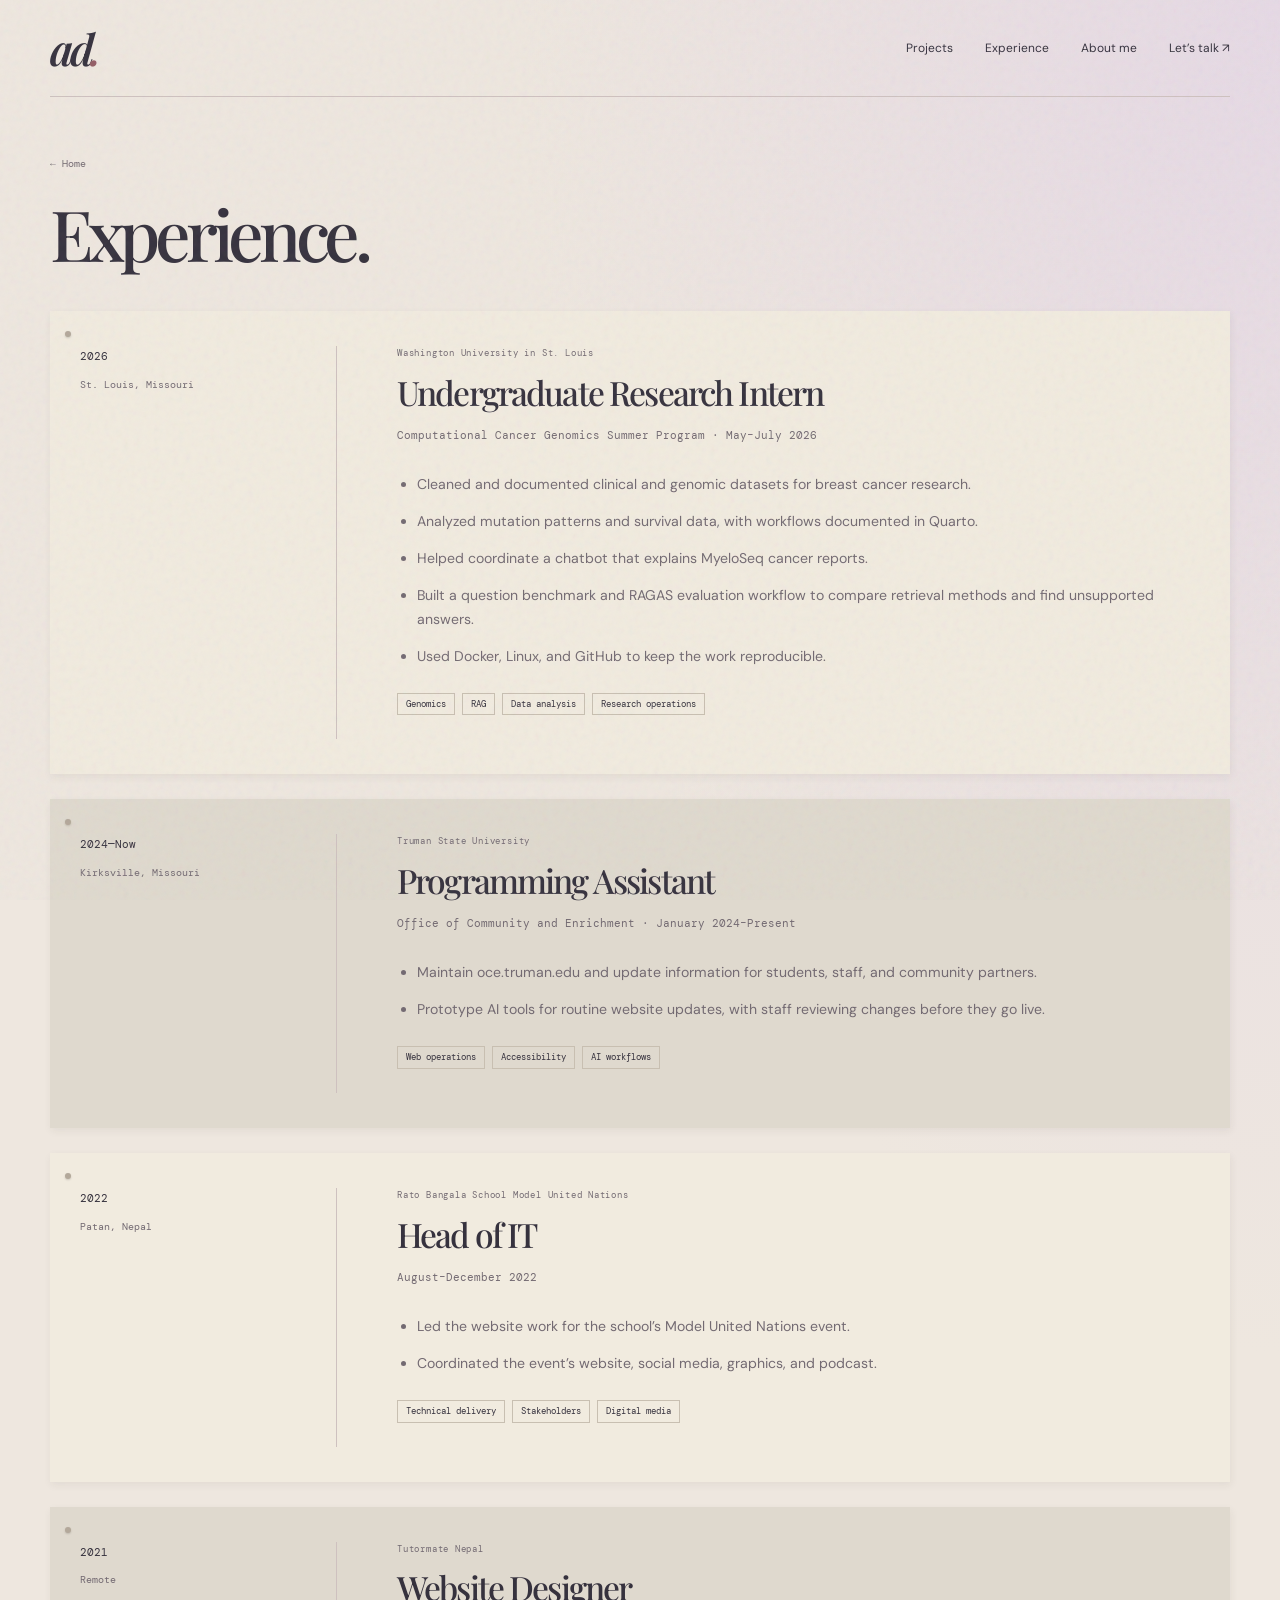
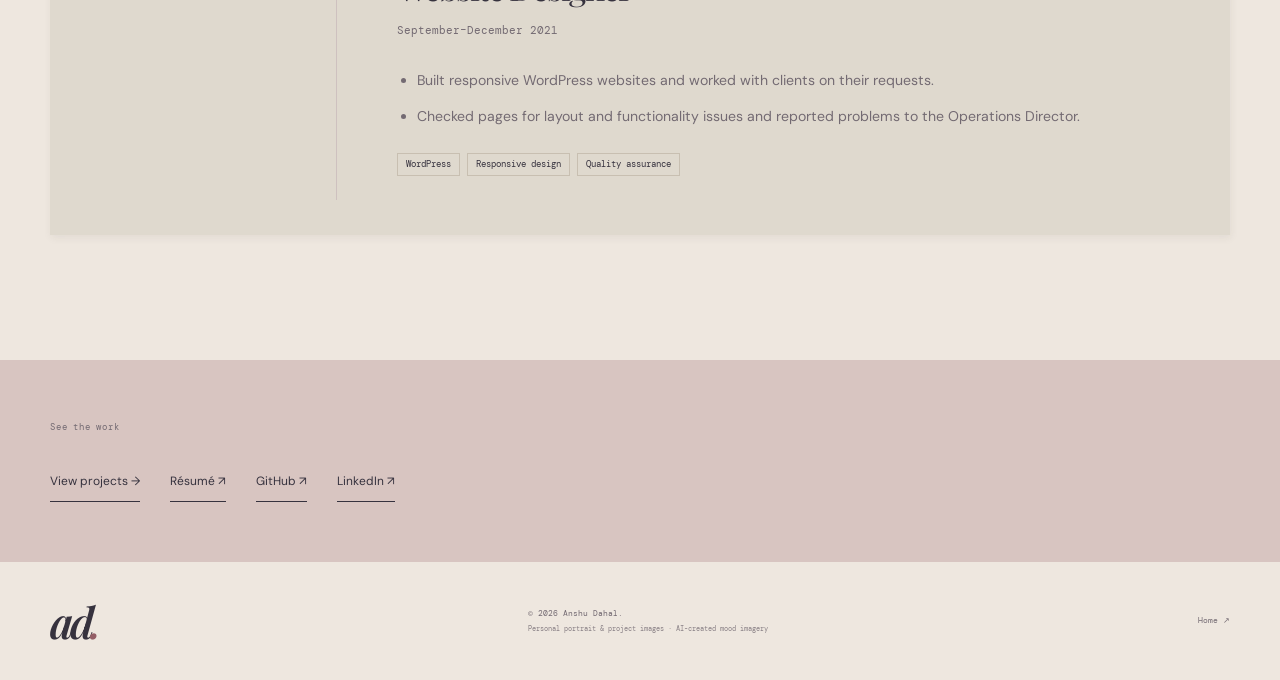
==== commit e6a095fe: "Simplify portfolio copy and remove repeated decorative text" ====
--- a/experience.html
+++ b/experience.html
@@ -2,20 +2,20 @@
 <html lang="en">
 <head>
   <meta charset="UTF-8"><meta name="viewport" content="width=device-width, initial-scale=1.0"><meta name="description" content="Anshu Dahal's research, technology, and leadership experience."><meta name="theme-color" content="#e8e3d9"><title>Experience — Anshu Dahal</title><link rel="icon" href="assets/favicon.svg" type="image/svg+xml">
-  <link rel="preconnect" href="https://fonts.googleapis.com"><link rel="preconnect" href="https://fonts.gstatic.com" crossorigin><link href="https://fonts.googleapis.com/css2?family=DM+Mono:wght@400;500&family=DM+Sans:wght@400;500;600;700&family=Playfair+Display:ital,wght@0,500;0,600;0,700;1,500;1,600&family=Caveat:wght@400;500&display=swap" rel="stylesheet"><link rel="stylesheet" href="style.css?v=collection-2"><script src="script.js?v=collection-5" defer></script>
+  <link rel="preconnect" href="https://fonts.googleapis.com"><link rel="preconnect" href="https://fonts.gstatic.com" crossorigin><link href="https://fonts.googleapis.com/css2?family=DM+Mono:wght@400;500&family=DM+Sans:wght@400;500;600;700&family=Playfair+Display:ital,wght@0,500;0,600;0,700;1,500;1,600&family=Caveat:wght@400;500&display=swap" rel="stylesheet"><link rel="stylesheet" href="style.css?v=plain-1"><script src="script.js?v=plain-1" defer></script>
 </head>
 <body class="experience-page">
   <a class="skip-link" href="#main-content">Skip to content</a>
-  <header id="top"><nav class="nav shell" aria-label="Main navigation"><a class="logo" href="index.html" aria-label="Anshu home">ad<span>.</span></a><span class="nav-note">a work in progress.</span><button class="nav-toggle" aria-expanded="false" aria-controls="nav-links">Menu ＋</button><ul class="nav-links" id="nav-links"><li><a href="index.html#projects">Selected work</a></li><li><a href="experience.html" aria-current="page">Experience</a></li><li><a href="index.html#about">About me</a></li><li><a href="index.html#contact">Let’s talk ↗</a></li></ul></nav>
-<div class="collection-hero shell"><div><a class="back-link" href="index.html">← Back to the board</a><p class="kicker">THE EXPERIENCE ARCHIVE</p><h1>A few places<br><em>I’ve grown.</em></h1><p>Research, community technology, and the everyday work of turning ideas into something people can use.</p></div><div class="collection-note"><span class="tape" aria-hidden="true"></span><span class="mini-label">COLLECTED ALONG THE WAY</span><p>Good questions.<br>Thoughtful systems.<br><em>A human perspective.</em></p><span class="handwritten">still adding pages.</span></div></div>  </header>
+  <header id="top"><nav class="nav shell" aria-label="Main navigation"><a class="logo" href="index.html" aria-label="Anshu home">ad<span>.</span></a><button class="nav-toggle" aria-expanded="false" aria-controls="nav-links">Menu ＋</button><ul class="nav-links" id="nav-links"><li><a href="index.html#projects">Projects</a></li><li><a href="experience.html" aria-current="page">Experience</a></li><li><a href="index.html#about">About me</a></li><li><a href="index.html#contact">Let’s talk ↗</a></li></ul></nav>
+<div class="collection-hero shell"><div><a class="back-link" href="index.html">← Home</a><h1>Experience.</h1></div></div>  </header>
   <main id="main-content">
     <section class="experience-list section shell" id="experience-list">
-      <article class="role archive-entry" id="research"><div class="role-meta"><span>2026</span><p>St. Louis, Missouri</p></div><div class="role-content"><p class="card-label">Washington University in St. Louis</p><h2>Undergraduate Research Intern</h2><p class="role-program">Computational Cancer Genomics Summer Program · May–July 2026</p><ul><li>Organized, standardized, validated, and documented large-scale clinical, demographic, genomic, survival, and social-determinants-of-health datasets for interdisciplinary breast cancer research.</li><li>Built gene-presence matrices, investigated mutation patterns, and completed Kaplan-Meier survival analyses through reproducible workflows and Quarto documentation.</li><li>Helped coordinate a patient-facing MyeloSeq RAG assistant spanning retrieval, embeddings, metadata, reranking, language-model integration, and user-understanding goals.</li><li>Built a balanced evaluation benchmark, tracked RAGAS quality measures, compared retrieval approaches, and communicated grounding failures and improvement opportunities.</li><li>Supported reproducible research operations with Docker, Linux, SSH, GitHub reviews, and shared technical documentation.</li></ul><div class="role-tags"><span>Genomics</span><span>RAG</span><span>Data analysis</span><span>Research operations</span></div></div></article>
-      <article class="role archive-entry"><div class="role-meta"><span>2024—Now</span><p>Kirksville, Missouri</p></div><div class="role-content"><p class="card-label">Truman State University</p><h2>Programming Assistant</h2><p class="role-program">Office of Community and Enrichment · January 2024–Present</p><ul><li>Coordinate website maintenance requests and content updates for oce.truman.edu, supporting reliable and accessible information for students, staff, and community partners.</li><li>Prototype scalable, human-reviewed AI workflows for recurring website maintenance, turning ambiguous requests into structured actions and documented approval steps.</li></ul><div class="role-tags"><span>Web operations</span><span>Accessibility</span><span>AI workflows</span></div></div></article>
-      <article class="role archive-entry"><div class="role-meta"><span>2022</span><p>Patan, Nepal</p></div><div class="role-content"><p class="card-label">Rato Bangala School Model United Nations</p><h2>Head of IT</h2><p class="role-program">August–December 2022</p><ul><li>Owned technical delivery of the RBS Model United Nations website, coordinating requirements and launch needs for a time-bound school event.</li><li>Coordinated website, social media, visual content, and podcast deliverables across event stakeholders for consistent outreach.</li></ul><div class="role-tags"><span>Technical delivery</span><span>Stakeholders</span><span>Digital media</span></div></div></article>
-      <article class="role archive-entry"><div class="role-meta"><span>2021</span><p>Remote</p></div><div class="role-content"><p class="card-label">Tutormate Nepal</p><h2>Website Designer</h2><p class="role-program">September–December 2021</p><ul><li>Managed client website requests from requirements through implementation, delivering responsive WordPress experiences and communicating progress to stakeholders.</li><li>Established recurring quality checks and contingency plans, triaged UI and functional issues, and reported blockers directly to the Operations Director.</li></ul><div class="role-tags"><span>WordPress</span><span>Responsive design</span><span>Quality assurance</span></div></div></article>
+      <article class="role archive-entry" id="research"><div class="role-meta"><span>2026</span><p>St. Louis, Missouri</p></div><div class="role-content"><p class="card-label">Washington University in St. Louis</p><h2>Undergraduate Research Intern</h2><p class="role-program">Computational Cancer Genomics Summer Program · May–July 2026</p><ul><li>Cleaned and documented clinical and genomic datasets for breast cancer research.</li><li>Analyzed mutation patterns and survival data, with workflows documented in Quarto.</li><li>Helped coordinate a chatbot that explains MyeloSeq cancer reports.</li><li>Built a question benchmark and RAGAS evaluation workflow to compare retrieval methods and find unsupported answers.</li><li>Used Docker, Linux, and GitHub to keep the work reproducible.</li></ul><div class="role-tags"><span>Genomics</span><span>RAG</span><span>Data analysis</span><span>Research operations</span></div></div></article>
+      <article class="role archive-entry"><div class="role-meta"><span>2024—Now</span><p>Kirksville, Missouri</p></div><div class="role-content"><p class="card-label">Truman State University</p><h2>Programming Assistant</h2><p class="role-program">Office of Community and Enrichment · January 2024–Present</p><ul><li>Maintain oce.truman.edu and update information for students, staff, and community partners.</li><li>Prototype AI tools for routine website updates, with staff reviewing changes before they go live.</li></ul><div class="role-tags"><span>Web operations</span><span>Accessibility</span><span>AI workflows</span></div></div></article>
+      <article class="role archive-entry"><div class="role-meta"><span>2022</span><p>Patan, Nepal</p></div><div class="role-content"><p class="card-label">Rato Bangala School Model United Nations</p><h2>Head of IT</h2><p class="role-program">August–December 2022</p><ul><li>Led the website work for the school’s Model United Nations event.</li><li>Coordinated the event’s website, social media, graphics, and podcast.</li></ul><div class="role-tags"><span>Technical delivery</span><span>Stakeholders</span><span>Digital media</span></div></div></article>
+      <article class="role archive-entry"><div class="role-meta"><span>2021</span><p>Remote</p></div><div class="role-content"><p class="card-label">Tutormate Nepal</p><h2>Website Designer</h2><p class="role-program">September–December 2021</p><ul><li>Built responsive WordPress websites and worked with clients on their requests.</li><li>Checked pages for layout and functionality issues and reported problems to the Operations Director.</li></ul><div class="role-tags"><span>WordPress</span><span>Responsive design</span><span>Quality assurance</span></div></div></article>
     </section>
-    <section class="experience-cta"><div class="shell reveal"><p class="kicker"><span></span> See the work</p><div><a class="contact-link" href="index.html#projects">View projects <span>→</span></a><a class="contact-link" href="assets/Anshu-Dahal-Resume.pdf" target="_blank">Résumé <span>↗</span></a><a class="contact-link" href="https://github.com/AnshuDahal" target="_blank" rel="noopener noreferrer">GitHub <span>↗</span></a><a class="contact-link" href="https://www.linkedin.com/in/anshu112/" target="_blank" rel="noopener noreferrer">LinkedIn <span>↗</span></a></div></div></section>
+    <section class="experience-cta"><div class="shell reveal"><p class="kicker"><span></span> See the work</p><div><a class="contact-link" href="index.html#projects">View projects <span>→</span></a><a class="contact-link" href="assets/Anshu_Dahal_Resume.pdf" target="_blank">Résumé <span>↗</span></a><a class="contact-link" href="https://github.com/AnshuDahal" target="_blank" rel="noopener noreferrer">GitHub <span>↗</span></a><a class="contact-link" href="https://www.linkedin.com/in/anshu112/" target="_blank" rel="noopener noreferrer">LinkedIn <span>↗</span></a></div></div></section>
   </main>
-<footer class="site-footer shell"><a class="logo" href="index.html">ad<span>.</span></a><p>© <span id="year">2026</span> Anshu Dahal. Still collecting, still becoming.<br><small>Personal portrait & project images · AI-created mood imagery</small></p><a href="index.html">Back to the board ↗</a></footer>
-</body></html>+<footer class="site-footer shell"><a class="logo" href="index.html">ad<span>.</span></a><p>© <span id="year">2026</span> Anshu Dahal.<br><small>Personal portrait & project images · AI-created mood imagery</small></p><a href="index.html">Home ↗</a></footer>
+</body></html>
--- a/style.css
+++ b/style.css
@@ -1,4 +1,4 @@
-:root{--paper:#e8e3d9;--ink:#302c26;--muted:#726d63;--line:#c9c1b4;--accent:#7b4447;--serif:'Playfair Display',Georgia,serif;--sans:'DM Sans',Arial,sans-serif;--mono:'DM Mono',monospace;--hand:'Caveat',cursive}*{box-sizing:border-box}html{scroll-behavior:smooth;scroll-padding-top:28px}body{margin:0;background:var(--paper);color:var(--ink);font:16px/1.7 var(--sans)}body:before{content:"";position:fixed;inset:0;pointer-events:none;z-index:30;opacity:.17;background-image:url("data:image/svg+xml,%3Csvg viewBox='0 0 180 180' xmlns='http://www.w3.org/2000/svg'%3E%3Cfilter id='n'%3E%3CfeTurbulence type='fractalNoise' baseFrequency='.8' numOctaves='3' stitchTiles='stitch'/%3E%3C/filter%3E%3Cpath fill='%23958f7d' filter='url(%23n)' opacity='.35' d='M0 0h180v180H0z'/%3E%3C/svg%3E")}a{color:inherit;text-decoration:none}button{color:inherit;font:inherit;cursor:pointer}button,a{-webkit-tap-highlight-color:transparent}a:focus-visible,button:focus-visible,summary:focus-visible{outline:2px solid var(--accent);outline-offset:5px}::selection{background:#ccb1b0}.shell{width:min(1280px,calc(100% - 100px));margin-inline:auto}.skip-link{position:fixed;top:-70px;left:15px;padding:12px 20px;background:var(--ink);color:white;z-index:100}.skip-link:focus{top:15px}.nav{height:97px;display:flex;align-items:center;gap:30px;border-bottom:1px solid var(--line)}.logo{font:italic 600 2.7rem var(--serif);letter-spacing:-.09em}.logo span{color:var(--accent)}.nav-note{font:italic .88rem var(--serif);color:var(--muted);margin-left:8px}.nav-links{display:flex;list-style:none;align-items:center;gap:32px;padding:0;margin:0 0 0 auto;font-size:.75rem}.nav-links a{border-bottom:1px solid transparent;padding-bottom:5px}.nav-links a:hover,.nav-links .active{border-color:var(--accent)}.nav-toggle{display:none}.board-intro{display:flex;justify-content:space-between;align-items:center;gap:15px;padding:30px 0 27px;font:.53rem/1.6 var(--mono);letter-spacing:.13em;color:var(--muted)}.board-intro p{margin:0}.vision-board{height:725px;position:relative;display:grid;grid-template-columns:repeat(12,1fr);grid-template-rows:repeat(12,1fr);padding:14px 12px 15px;isolation:isolate}.board-grain{position:absolute;inset:15px 30px 30px;background:#d2cbbf;z-index:-2;box-shadow:inset 0 0 90px #bdb3a430}.board-piece{position:relative;display:block;padding:0;border:0;text-align:left;box-shadow:2px 5px 15px #302c2630;transition:transform .25s,box-shadow .25s;background:#f2ede3;min-width:0}.board-piece:hover,.board-piece:focus-visible{box-shadow:3px 10px 22px #302c2640;z-index:8;transform:rotate(0deg) translateY(-3px)}.photo{display:block;width:100%;height:100%;background-image:url('assets/vision-contact-sheet.png');background-size:300% 200%;background-repeat:no-repeat;filter:saturate(.64);transition:filter .4s}.mood-books{background-position:0 0}.mood-mountains{background-position:50% 0}.mood-piano{background-position:100% 0}.mood-dog{background-position:0 100%}.mood-dance{background-position:50% 100%}.mood-notebook{background-position:100% 100%}.board-piece:hover .photo,.life-photo:hover .photo{filter:saturate(.9)}.books-piece{grid-column:1/5;grid-row:1/7;transform:rotate(-4deg);margin:12px 5px 4px 2px;padding:9px 9px 34px}.books-piece .photo{background-position:0 0}.photo-label{position:absolute;bottom:8px;left:16px;font:.9rem var(--hand)}.identity-piece{grid-column:4/9;grid-row:2/9;transform:rotate(1deg);z-index:4;margin:-12px -15px 22px 4px;padding:30px 42px;background:#f2ede1;box-shadow:4px 6px 15px #302c2633}.identity-piece:hover{transform:rotate(1deg)}.tape{position:absolute;top:-14px;left:33%;width:130px;height:30px;background:#cabf9a8c;transform:rotate(-4deg);box-shadow:inset 0 0 8px #ad9d6c12}.mini-label{display:block;font:.53rem/1.8 var(--mono);letter-spacing:.12em;margin:0 0 15px;color:var(--muted)}h1{font:500 clamp(4rem,6.8vw,6.4rem)/.96 var(--serif);letter-spacing:-.075em;margin:0 0 22px}h1 em{font-weight:500}.identity-copy{font-size:.8rem;line-height:1.8;margin:0 0 22px;color:#645e53}.paper-link{display:flex;justify-content:space-between;gap:10px;font:.66rem var(--sans);border-bottom:1px solid #b7ac9a;padding-bottom:9px}.identity-number{display:block;font:.43rem var(--mono);color:#8b8274;margin-top:17px;letter-spacing:.08em}.portrait-piece{grid-column:9/13;grid-row:1/9;transform:rotate(3deg);margin:8px 2px 3px -9px;padding:10px 10px 46px;z-index:2;background:#eee8dd}.portrait-piece img{display:block;width:100%;height:100%;object-fit:cover;object-position:50% 35%;filter:saturate(.5) contrast(.95)}.handwritten{font:1.6rem/1.3 var(--hand)}.portrait-piece>.handwritten{position:absolute;bottom:9px;left:0;right:0;text-align:center;font-size:1.35rem}.portrait-greeting{position:absolute;bottom:65px;left:15px;right:15px;text-align:center;background:#f0e6d8e8;padding:12px;font:.58rem var(--mono);opacity:0;transform:translateY(6px);transition:opacity .2s,transform .2s}.portrait-piece:hover .portrait-greeting,.portrait-piece:focus-visible .portrait-greeting{opacity:1;transform:none}.mountain-piece{grid-column:1/6;grid-row:7/13;margin:-15px 15px 5px -5px;transform:rotate(2deg);z-index:3}.mountain-piece .photo{filter:saturate(.4) brightness(.75)}.mountain-caption{position:absolute;left:25px;bottom:35px;color:#fff9e9;font:2.4rem/1.02 var(--serif);letter-spacing:-.045em;text-shadow:0 2px 12px #0006}.photo-corner{position:absolute;top:17px;left:20px;color:#f6eedb;font:.43rem var(--mono);letter-spacing:.1em}.research-piece{grid-column:5/9;grid-row:8/13;padding:26px 28px 22px;margin:5px -4px 4px 0;background:#d8c5c1;transform:rotate(-4deg);z-index:5}.pin{position:absolute;top:10px;left:50%;height:7px;width:7px;background:#784545;border-radius:50%;box-shadow:1px 2px 2px #33251c66}.research-piece .mini-label{font-size:.48rem;margin-bottom:10px}.research-piece h2{font:500 2.15rem/1.03 var(--serif);letter-spacing:-.045em;margin:0}.research-piece h2 em{font-weight:500}.research-piece p{font-size:.65rem;line-height:1.7;margin:13px 0}.research-piece .paper-link{font-size:.58rem;border-color:#a28b87}.music-piece{grid-column:9/12;grid-row:9/13;margin:-8px 12px -1px -7px;transform:rotate(3deg);z-index:3}.music-piece .photo{filter:grayscale(1) brightness(.72)}.music-label{position:absolute;left:16px;bottom:16px;color:#f2eee6;font:italic 1.2rem/1.15 var(--serif)}.dog-piece{grid-column:11/13;grid-row:9/13;transform:rotate(-6deg);margin:30px -10px -12px 7px;padding:7px 7px 34px;z-index:6}.dog-piece .handwritten{position:absolute;bottom:7px;left:10px;font-size:1.07rem}.board-scribble{position:absolute;top:0;left:42%;font:1.4rem var(--hand);transform:rotate(-5deg);color:#655443}.board-footer{display:flex;align-items:center;justify-content:space-between;gap:20px;padding:27px 0 35px}.board-footer>span{font:.48rem var(--mono);letter-spacing:.08em;color:var(--muted)}.board-footer p{font:italic .95rem var(--serif);margin:0;color:var(--muted)}.board-footer>a{font:1.8rem var(--serif);padding:0 12px}.section{padding-block:100px}.projects-section{background:#f3eee5;border-block:1px solid var(--line)}.section-title{display:flex;align-items:flex-end;justify-content:space-between;gap:40px;margin-bottom:55px}.kicker,.card-label{font:.55rem/1.8 var(--mono);letter-spacing:.09em;color:var(--muted);margin:0 0 25px}h2{font:500 clamp(2.7rem,4.6vw,4.2rem)/1.1 var(--serif);letter-spacing:-.055em;margin:0}h2 em,h3 em{font-weight:500}.section-title>p{font-size:.86rem;color:var(--muted);margin-bottom:5px}.featured-project{display:grid;grid-template-columns:1fr .9fr;min-height:510px;border-block:1px solid var(--line);margin-bottom:65px}.featured-copy{padding:42px 55px 35px 0}.featured-copy h3{font:500 2.8rem/1.1 var(--serif);letter-spacing:-.04em;margin:0 0 22px}.featured-copy>p{font-size:.85rem;color:var(--muted);max-width:470px}.featured-copy .project-name{font-size:.77rem;color:var(--ink);font-weight:600}.role-tags{display:flex;flex-wrap:wrap;gap:7px;margin:24px 0}.role-tags span,.project-copy li{font:.54rem/1.7 var(--mono);border:1px solid #c8bfb1;padding:3px 8px}.research-visual>.photo{position:absolute;inset:0;filter:saturate(.3) brightness(.6)}.research-overlay>span{font:.45rem var(--mono);letter-spacing:.1em}.research-overlay>p{font:2.7rem/1.03 var(--serif);letter-spacing:-.05em;margin:20px 0}.research-overlay>small{font-size:.62rem}details{border-top:1px solid var(--line);margin-top:25px}summary{display:flex;justify-content:space-between;list-style:none;padding:15px 0;cursor:pointer;font-size:.75rem}summary::-webkit-details-marker{display:none}details[open] summary span{transform:rotate(45deg)}.detail-body{font-size:.84rem;color:var(--muted);padding-bottom:20px}.underlined{font-size:.78rem;border-bottom:1px solid;padding-bottom:4px}.underlined:hover{color:var(--accent)}.projects-grid{display:grid;grid-template-columns:repeat(3,1fr);gap:30px}.project{min-width:0}.project-top{display:flex;justify-content:space-between;gap:8px;font:.47rem/1.8 var(--mono);min-height:35px}.project-top a{border-bottom:1px solid;height:max-content}.project-visual{height:260px;display:grid;place-items:center;overflow:hidden;margin-bottom:25px;background:#c6bcb3}.wellness-visual{background:#cabbbf}.wellness-visual img{height:225px;width:128px;object-fit:cover;object-position:top;border:5px solid #3d3731;border-radius:12px;transform:rotate(4deg);box-shadow:8px 10px 14px #302c2630;filter:saturate(.6)}.metric-visual{background:#b8b7a6;padding:25px;grid-template-columns:1fr 1fr;gap:15px}.metric-visual span,.metric-visual small{font:.45rem var(--mono);display:block}.metric-visual strong{font:3rem var(--serif);display:block;margin:13px 0}.garden-visual{padding:22px;background:#b6a590}.garden-visual img{max-width:100%;height:190px;object-fit:cover;border:6px solid #e5dac8;transform:rotate(-3deg);box-shadow:7px 8px 12px #302c2640;filter:saturate(.6)}.project-copy h3{font:500 1.65rem/1.2 var(--serif);letter-spacing:-.03em;margin:0 0 15px}.project-copy p{font-size:.8rem;color:var(--muted)}.project-copy ul{list-style:none;display:flex;flex-wrap:wrap;gap:6px;padding:0;margin:20px 0}.contribution{border-top:1px solid var(--line);padding-top:16px;font-size:.72rem!important}.contribution strong{color:var(--ink)}.about-section{display:grid;grid-template-columns:1fr 1fr;gap:55px 100px}.about-title>.handwritten{display:block;margin-top:25px;color:var(--accent);transform:rotate(-4deg)}.about-copy p{font-size:.9rem;color:var(--muted);margin:0 0 20px}.about-copy .lead{font:1.4rem/1.5 var(--serif);color:var(--ink);margin-bottom:25px}.life-strip{grid-column:1/-1;display:grid;grid-template-columns:1fr .8fr 1fr;gap:35px;margin-top:15px;align-items:center}.life-photo{position:relative;border:0;background:#eee9df;padding:9px 9px 36px;height:275px;transform:rotate(-3deg);box-shadow:2px 5px 15px #302c2622}.life-photo:last-child{transform:rotate(3deg)}.life-photo>span:last-child{position:absolute;bottom:7px;left:15px;font:1.1rem var(--hand)}.life-quote{text-align:center}.life-quote p{font:2.25rem/1.15 var(--serif);letter-spacing:-.045em;margin:0 0 20px}.life-quote>span{font:.45rem var(--mono);color:var(--muted);letter-spacing:.1em}.journey{border-top:1px solid var(--line)}.journey .section-title{align-items:flex-start}.journey .section-title>p{font:.55rem/1.8 var(--mono)}.timeline{margin-left:35%}.timeline-item{display:grid;grid-template-columns:105px 1fr;gap:25px;border-top:1px solid var(--line);padding:27px 0}.timeline-year{font:.6rem var(--mono);color:var(--muted);padding-top:7px}.timeline-item h3{font:500 1.5rem var(--serif);margin:0 0 12px}.timeline-item p{font-size:.82rem;color:var(--muted);margin:0}.experience-banner{margin-left:35%;display:flex;justify-content:space-between;gap:15px;padding:20px 0;border-block:1px solid var(--ink);font-size:.75rem}.experience-banner span{color:var(--muted)}.contact{background:#34352f;color:#ede7dc;padding:80px 0}.contact .kicker{color:#b8b5a9}.contact-heading{display:flex;justify-content:space-between;align-items:center}.contact-heading h2{font-size:clamp(3rem,5.8vw,5.2rem)}.contact-heading>span{font-size:7rem;line-height:1;color:#b8b2a3}.contact .shell>p:not(.kicker){font-size:.85rem;color:#c6c1b5;margin:28px 0}.social-links{display:flex;gap:35px;flex-wrap:wrap}.contact-link{font-size:.75rem;border-bottom:1px solid;padding:10px 0}.site-footer{display:flex;align-items:center;justify-content:space-between;gap:25px;padding-block:30px}.site-footer p,.site-footer>a:last-child{font:.52rem/1.9 var(--mono);color:var(--muted);margin:0}.site-footer small{font-size:.44rem;opacity:.8}.footer-inner{display:flex;align-items:center;justify-content:space-between;gap:25px;width:100%}.footer-links{display:flex;gap:20px;font:.6rem var(--mono)}dialog{border:1px solid #bbb1a2;padding:55px;width:min(520px,calc(100% - 36px));background:#f1eadd;color:var(--ink);box-shadow:12px 15px 50px #201b1640;max-height:85vh;overflow:auto}dialog::backdrop{background:#25201b99;backdrop-filter:blur(4px)}.note-close{position:absolute;right:18px;top:14px;border:0;background:none;font:.6rem var(--mono);padding:8px}dialog h2{font-size:2.9rem;margin:0 0 25px}#note-body{font-size:.95rem;color:#655e53}dialog>.handwritten{display:block;margin-top:25px;color:var(--accent)}.page-hero{padding:85px 0 65px}.page-hero h1{font-size:clamp(3rem,6vw,5.2rem);line-height:1.1}.page-hero strong{font-weight:500;font-style:italic;color:var(--accent)}.page-hero>p:not(.kicker){max-width:630px;color:var(--muted)}.text-link{font-size:.78rem;border-bottom:1px solid;padding-bottom:5px}.experience-list{padding-top:5px}.role{display:grid;grid-template-columns:.32fr 1fr;gap:60px;border-top:1px solid var(--line);padding:50px 0}.role-meta{font:.7rem/1.8 var(--mono)}.role-meta p{font-size:.6rem;color:var(--muted)}.role-content h2{font-size:2.6rem}.role-program{font:.67rem/1.8 var(--mono);color:var(--muted);margin:15px 0 28px}.role-content ul{padding-left:20px;color:var(--muted);font-size:.88rem}.role-content li{margin-bottom:13px}.experience-cta{padding:60px 0;background:#d8c5c1}.experience-cta>div>div{display:flex;gap:30px;flex-wrap:wrap}
+:root{--paper:#eee7df;--ink:#36323e;--muted:#736a72;--line:#cec1bf;--accent:#945e66;--serif:'Playfair Display',Georgia,serif;--sans:'DM Sans',Arial,sans-serif;--mono:'DM Mono',monospace;--hand:'Caveat',cursive}*{box-sizing:border-box}html{scroll-behavior:smooth;scroll-padding-top:28px}body{margin:0;background:var(--paper);color:var(--ink);font:16px/1.7 var(--sans)}body:before{content:"";position:fixed;inset:0;pointer-events:none;z-index:30;opacity:.17;background-image:url("data:image/svg+xml,%3Csvg viewBox='0 0 180 180' xmlns='http://www.w3.org/2000/svg'%3E%3Cfilter id='n'%3E%3CfeTurbulence type='fractalNoise' baseFrequency='.8' numOctaves='3' stitchTiles='stitch'/%3E%3C/filter%3E%3Cpath fill='%23958f7d' filter='url(%23n)' opacity='.35' d='M0 0h180v180H0z'/%3E%3C/svg%3E")}a{color:inherit;text-decoration:none}button{color:inherit;font:inherit;cursor:pointer}button,a{-webkit-tap-highlight-color:transparent}a:focus-visible,button:focus-visible,summary:focus-visible{outline:2px solid var(--accent);outline-offset:5px}::selection{background:#ccb1b0}.shell{width:min(1280px,calc(100% - 100px));margin-inline:auto}.skip-link{position:fixed;top:-70px;left:15px;padding:12px 20px;background:var(--ink);color:white;z-index:100}.skip-link:focus{top:15px}.nav{height:97px;display:flex;align-items:center;gap:30px;border-bottom:1px solid var(--line)}.logo{font:italic 600 2.7rem var(--serif);letter-spacing:-.09em}.logo span{color:var(--accent)}.nav-note{font:italic .88rem var(--serif);color:var(--muted);margin-left:8px}.nav-links{display:flex;list-style:none;align-items:center;gap:32px;padding:0;margin:0 0 0 auto;font-size:.75rem}.nav-links a{border-bottom:1px solid transparent;padding-bottom:5px}.nav-links a:hover,.nav-links .active{border-color:var(--accent)}.nav-toggle{display:none}.board-intro{display:flex;justify-content:space-between;align-items:center;gap:15px;padding:30px 0 27px;font:.53rem/1.6 var(--mono);letter-spacing:.13em;color:var(--muted)}.board-intro p{margin:0}.vision-board{height:725px;position:relative;display:grid;grid-template-columns:repeat(12,1fr);grid-template-rows:repeat(12,1fr);padding:14px 12px 15px;isolation:isolate}.board-grain{position:absolute;inset:15px 30px 30px;background:#d2cbbf;z-index:-2;box-shadow:inset 0 0 90px #bdb3a430}.board-piece{position:relative;display:block;padding:0;border:0;text-align:left;box-shadow:2px 5px 15px #302c2630;transition:transform .25s,box-shadow .25s;background:#f2ede3;min-width:0}.board-piece:hover,.board-piece:focus-visible{box-shadow:3px 10px 22px #302c2640;z-index:8;transform:rotate(0deg) translateY(-3px)}.photo{display:block;width:100%;height:100%;background-image:url('assets/vision-contact-sheet.png');background-size:300% 200%;background-repeat:no-repeat;filter:saturate(.64);transition:filter .4s}.mood-books{background-position:0 0}.mood-mountains{background-position:50% 0}.mood-piano{background-position:100% 0}.mood-dog{background-position:0 100%}.mood-dance{background-position:50% 100%}.mood-notebook{background-position:100% 100%}.board-piece:hover .photo,.life-photo:hover .photo{filter:saturate(.9)}.books-piece{grid-column:1/5;grid-row:1/7;transform:rotate(-4deg);margin:12px 5px 4px 2px;padding:9px 9px 34px}.books-piece .photo{background-position:0 0}.photo-label{position:absolute;bottom:8px;left:16px;font:.9rem var(--hand)}.identity-piece{grid-column:4/9;grid-row:2/9;transform:rotate(1deg);z-index:4;margin:-12px -15px 22px 4px;padding:30px 42px;background:#f2ede1;box-shadow:4px 6px 15px #302c2633}.identity-piece:hover{transform:rotate(1deg)}.tape{position:absolute;top:-14px;left:33%;width:130px;height:30px;background:#cabf9a8c;transform:rotate(-4deg);box-shadow:inset 0 0 8px #ad9d6c12}.mini-label{display:block;font:.53rem/1.8 var(--mono);letter-spacing:.12em;margin:0 0 15px;color:var(--muted)}h1{font:500 clamp(4rem,6.8vw,6.4rem)/.96 var(--serif);letter-spacing:-.075em;margin:0 0 22px}h1 em{font-weight:500}.identity-copy{font-size:.8rem;line-height:1.8;margin:0 0 22px;color:#645e53}.paper-link{display:flex;justify-content:space-between;gap:10px;font:.66rem var(--sans);border-bottom:1px solid #b7ac9a;padding-bottom:9px}.identity-number{display:block;font:.43rem var(--mono);color:#8b8274;margin-top:17px;letter-spacing:.08em}.portrait-piece{grid-column:9/13;grid-row:1/9;transform:rotate(3deg);margin:8px 2px 3px -9px;padding:10px 10px 46px;z-index:2;background:#eee8dd}.portrait-piece img{display:block;width:100%;height:100%;object-fit:cover;object-position:50% 35%;filter:saturate(.5) contrast(.95)}.handwritten{font:1.6rem/1.3 var(--hand)}.portrait-piece>.handwritten{position:absolute;bottom:9px;left:0;right:0;text-align:center;font-size:1.35rem}.portrait-greeting{position:absolute;bottom:65px;left:15px;right:15px;text-align:center;background:#f0e6d8e8;padding:12px;font:.58rem var(--mono);opacity:0;transform:translateY(6px);transition:opacity .2s,transform .2s}.portrait-piece:hover .portrait-greeting,.portrait-piece:focus-visible .portrait-greeting{opacity:1;transform:none}.mountain-piece{grid-column:1/6;grid-row:7/13;margin:-15px 15px 5px -5px;transform:rotate(2deg);z-index:3}.mountain-piece .photo{filter:saturate(.4) brightness(.75)}.mountain-caption{position:absolute;left:25px;bottom:35px;color:#fff9e9;font:2.4rem/1.02 var(--serif);letter-spacing:-.045em;text-shadow:0 2px 12px #0006}.photo-corner{position:absolute;top:17px;left:20px;color:#f6eedb;font:.43rem var(--mono);letter-spacing:.1em}.research-piece{grid-column:5/9;grid-row:8/13;padding:26px 28px 22px;margin:5px -4px 4px 0;background:#d8c5c1;transform:rotate(-4deg);z-index:5}.pin{position:absolute;top:10px;left:50%;height:7px;width:7px;background:#784545;border-radius:50%;box-shadow:1px 2px 2px #33251c66}.research-piece .mini-label{font-size:.48rem;margin-bottom:10px}.research-piece h2{font:500 2.15rem/1.03 var(--serif);letter-spacing:-.045em;margin:0}.research-piece h2 em{font-weight:500}.research-piece p{font-size:.65rem;line-height:1.7;margin:13px 0}.research-piece .paper-link{font-size:.58rem;border-color:#a28b87}.music-piece{grid-column:9/12;grid-row:9/13;margin:-8px 12px -1px -7px;transform:rotate(3deg);z-index:3}.music-piece .photo{filter:grayscale(1) brightness(.72)}.music-label{position:absolute;left:16px;bottom:16px;color:#f2eee6;font:italic 1.2rem/1.15 var(--serif)}.dog-piece{grid-column:11/13;grid-row:9/13;transform:rotate(-6deg);margin:30px -10px -12px 7px;padding:7px 7px 34px;z-index:6}.dog-piece .handwritten{position:absolute;bottom:7px;left:10px;font-size:1.07rem}.board-scribble{position:absolute;top:0;left:42%;font:1.4rem var(--hand);transform:rotate(-5deg);color:#655443}.board-footer{display:flex;align-items:center;justify-content:space-between;gap:20px;padding:27px 0 35px}.board-footer>span{font:.48rem var(--mono);letter-spacing:.08em;color:var(--muted)}.board-footer p{font:italic .95rem var(--serif);margin:0;color:var(--muted)}.board-footer>a{font:1.8rem var(--serif);padding:0 12px}.section{padding-block:100px}.projects-section{background:#f3eee5;border-block:1px solid var(--line)}.section-title{display:flex;align-items:flex-end;justify-content:space-between;gap:40px;margin-bottom:55px}.kicker,.card-label{font:.55rem/1.8 var(--mono);letter-spacing:.09em;color:var(--muted);margin:0 0 25px}h2{font:500 clamp(2.7rem,4.6vw,4.2rem)/1.1 var(--serif);letter-spacing:-.055em;margin:0}h2 em,h3 em{font-weight:500}.section-title>p{font-size:.86rem;color:var(--muted);margin-bottom:5px}.featured-project{display:grid;grid-template-columns:1fr .9fr;min-height:510px;border-block:1px solid var(--line);margin-bottom:65px}.featured-copy{padding:42px 55px 35px 0}.featured-copy h3{font:500 2.8rem/1.1 var(--serif);letter-spacing:-.04em;margin:0 0 22px}.featured-copy>p{font-size:.85rem;color:var(--muted);max-width:470px}.featured-copy .project-name{font-size:.77rem;color:var(--ink);font-weight:600}.role-tags{display:flex;flex-wrap:wrap;gap:7px;margin:24px 0}.role-tags span,.project-copy li{font:.54rem/1.7 var(--mono);border:1px solid #c8bfb1;padding:3px 8px}.research-visual>.photo{position:absolute;inset:0;filter:saturate(.3) brightness(.6)}.research-overlay>span{font:.45rem var(--mono);letter-spacing:.1em}.research-overlay>p{font:2.7rem/1.03 var(--serif);letter-spacing:-.05em;margin:20px 0}.research-overlay>small{font-size:.62rem}details{border-top:1px solid var(--line);margin-top:25px}summary{display:flex;justify-content:space-between;list-style:none;padding:15px 0;cursor:pointer;font-size:.75rem}summary::-webkit-details-marker{display:none}details[open] summary span{transform:rotate(45deg)}.detail-body{font-size:.84rem;color:var(--muted);padding-bottom:20px}.underlined{font-size:.78rem;border-bottom:1px solid;padding-bottom:4px}.underlined:hover{color:var(--accent)}.projects-grid{display:grid;grid-template-columns:repeat(3,1fr);gap:30px}.project{min-width:0}.project-top{display:flex;justify-content:space-between;gap:8px;font:.47rem/1.8 var(--mono);min-height:35px}.project-top a{border-bottom:1px solid;height:max-content}.project-visual{height:260px;display:grid;place-items:center;overflow:hidden;margin-bottom:25px;background:#c6bcb3}.wellness-visual{background:#cabbbf}.wellness-visual img{height:225px;width:128px;object-fit:cover;object-position:top;border:5px solid #3d3731;border-radius:12px;transform:rotate(4deg);box-shadow:8px 10px 14px #302c2630;filter:saturate(.6)}.metric-visual{background:#b8b7a6;padding:25px;grid-template-columns:1fr 1fr;gap:15px}.metric-visual span,.metric-visual small{font:.45rem var(--mono);display:block}.metric-visual strong{font:3rem var(--serif);display:block;margin:13px 0}.garden-visual{padding:22px;background:#b6a590}.garden-visual img{max-width:100%;height:190px;object-fit:cover;border:6px solid #e5dac8;transform:rotate(-3deg);box-shadow:7px 8px 12px #302c2640;filter:saturate(.6)}.project-copy h3{font:500 1.65rem/1.2 var(--serif);letter-spacing:-.03em;margin:0 0 15px}.project-copy p{font-size:.8rem;color:var(--muted)}.project-copy ul{list-style:none;display:flex;flex-wrap:wrap;gap:6px;padding:0;margin:20px 0}.contribution{border-top:1px solid var(--line);padding-top:16px;font-size:.72rem!important}.contribution strong{color:var(--ink)}.about-section{display:grid;grid-template-columns:1fr 1fr;gap:55px 100px}.about-title>.handwritten{display:block;margin-top:25px;color:var(--accent);transform:rotate(-4deg)}.about-copy p{font-size:.9rem;color:var(--muted);margin:0 0 20px}.about-copy .lead{font:1.4rem/1.5 var(--serif);color:var(--ink);margin-bottom:25px}.life-strip{grid-column:1/-1;display:grid;grid-template-columns:1fr .8fr 1fr;gap:35px;margin-top:15px;align-items:center}.life-photo{position:relative;border:0;background:#eee9df;padding:9px 9px 36px;height:275px;transform:rotate(-3deg);box-shadow:2px 5px 15px #302c2622}.life-photo:last-child{transform:rotate(3deg)}.life-photo>span:last-child{position:absolute;bottom:7px;left:15px;font:1.1rem var(--hand)}.life-quote{text-align:center}.life-quote p{font:2.25rem/1.15 var(--serif);letter-spacing:-.045em;margin:0 0 20px}.life-quote>span{font:.45rem var(--mono);color:var(--muted);letter-spacing:.1em}.journey{border-top:1px solid var(--line)}.journey .section-title{align-items:flex-start}.journey .section-title>p{font:.55rem/1.8 var(--mono)}.timeline{margin-left:35%}.timeline-item{display:grid;grid-template-columns:105px 1fr;gap:25px;border-top:1px solid var(--line);padding:27px 0}.timeline-year{font:.6rem var(--mono);color:var(--muted);padding-top:7px}.timeline-item h3{font:500 1.5rem var(--serif);margin:0 0 12px}.timeline-item p{font-size:.82rem;color:var(--muted);margin:0}.experience-banner{margin-left:35%;display:flex;justify-content:space-between;gap:15px;padding:20px 0;border-block:1px solid var(--ink);font-size:.75rem}.experience-banner span{color:var(--muted)}.contact{background:#34352f;color:#ede7dc;padding:80px 0}.contact .kicker{color:#b8b5a9}.contact-heading{display:flex;justify-content:space-between;align-items:center}.contact-heading h2{font-size:clamp(3rem,5.8vw,5.2rem)}.contact-heading>span{font-size:7rem;line-height:1;color:#b8b2a3}.contact .shell>p:not(.kicker){font-size:.85rem;color:#c6c1b5;margin:28px 0}.social-links{display:flex;gap:35px;flex-wrap:wrap}.contact-link{font-size:.75rem;border-bottom:1px solid;padding:10px 0}.site-footer{display:flex;align-items:center;justify-content:space-between;gap:25px;padding-block:30px}.site-footer p,.site-footer>a:last-child{font:.52rem/1.9 var(--mono);color:var(--muted);margin:0}.site-footer small{font-size:.44rem;opacity:.8}.footer-inner{display:flex;align-items:center;justify-content:space-between;gap:25px;width:100%}.footer-links{display:flex;gap:20px;font:.6rem var(--mono)}dialog{border:1px solid #bbb1a2;padding:55px;width:min(520px,calc(100% - 36px));background:#f1eadd;color:var(--ink);box-shadow:12px 15px 50px #201b1640;max-height:85vh;overflow:auto}dialog::backdrop{background:#25201b99;backdrop-filter:blur(4px)}.note-close{position:absolute;right:18px;top:14px;border:0;background:none;font:.6rem var(--mono);padding:8px}dialog h2{font-size:2.9rem;margin:0 0 25px}#note-body{font-size:.95rem;color:#655e53}dialog>.handwritten{display:block;margin-top:25px;color:var(--accent)}.page-hero{padding:85px 0 65px}.page-hero h1{font-size:clamp(3rem,6vw,5.2rem);line-height:1.1}.page-hero strong{font-weight:500;font-style:italic;color:var(--accent)}.page-hero>p:not(.kicker){max-width:630px;color:var(--muted)}.text-link{font-size:.78rem;border-bottom:1px solid;padding-bottom:5px}.experience-list{padding-top:5px}.role{display:grid;grid-template-columns:.32fr 1fr;gap:60px;border-top:1px solid var(--line);padding:50px 0}.role-meta{font:.7rem/1.8 var(--mono)}.role-meta p{font-size:.6rem;color:var(--muted)}.role-content h2{font-size:2.6rem}.role-program{font:.67rem/1.8 var(--mono);color:var(--muted);margin:15px 0 28px}.role-content ul{padding-left:20px;color:var(--muted);font-size:.88rem}.role-content li{margin-bottom:13px}.experience-cta{padding:60px 0;background:#d8c5c1}.experience-cta>div>div{display:flex;gap:30px;flex-wrap:wrap}
 @media(max-width:1100px){.shell{width:calc(100% - 60px)}.nav-note{display:none}.vision-board{height:680px}.identity-piece{padding:28px 30px;margin-right:-8px}.identity-copy{font-size:.72rem}.identity-number{font-size:.4rem}.research-piece{padding:22px}.research-piece h2{font-size:1.8rem}.research-piece p{font-size:.6rem}.research-piece .paper-link{font-size:.5rem}.dog-piece .handwritten{font-size:.9rem}.board-footer>span{font-size:.42rem}.board-footer p{font-size:.85rem}.about-section{gap:50px}.featured-copy{padding-right:35px}}
 @media(max-width:800px){.nav{height:80px}.nav-toggle{display:block;margin-left:auto;border:0;border-bottom:1px solid;background:none;padding:8px 0;font-size:.7rem}.nav-links{display:none;position:absolute;top:75px;left:30px;right:30px;padding:25px;background:var(--paper);border:1px solid var(--line);z-index:50}.nav-links.open{display:flex;flex-direction:column;align-items:flex-start;gap:20px}.board-intro{font-size:.46rem;padding-block:24px}.board-intro>span{display:none}.vision-board{height:1050px;grid-template-columns:repeat(6,1fr);grid-template-rows:repeat(16,1fr);padding:0}.books-piece{grid-column:1/4;grid-row:1/6;margin:0 0 0 5px}.identity-piece{grid-column:3/7;grid-row:2/8;margin:0 0 0 15px;padding:25px 30px}.identity-piece h1{font-size:5rem}.identity-piece .identity-copy{font-size:.78rem}.portrait-piece{grid-column:1/4;grid-row:6/12;margin:10px -10px -8px 0;z-index:5;transform:rotate(-4deg)}.mountain-piece{grid-column:4/7;grid-row:8/13;margin:12px -3px 0 -15px;transform:rotate(3deg);z-index:4}.mountain-caption{font-size:1.8rem;left:18px}.research-piece{grid-column:1/4;grid-row:12/17;margin:12px 0 0 8px;z-index:6;padding:25px}.research-piece h2{font-size:2rem}.research-piece p{font-size:.65rem}.music-piece{grid-column:4/7;grid-row:13/17;margin:8px 0 0 -4px;transform:rotate(2deg)}.dog-piece{grid-column:5/7;grid-row:14/17;margin:25px -5px -5px 8px;transform:rotate(-5deg)}.music-label{font-size:1rem;top:14px;bottom:auto}.dog-piece .handwritten{font-size:1.1rem}.board-scribble{left:auto;right:5%;top:-3px;font-size:1.2rem}.board-footer{padding-top:32px}.board-footer>span{display:none}.board-footer p{font-size:.95rem}.section{padding-block:70px}.section-title{gap:25px;align-items:flex-start}.section-title>p{font-size:.77rem}.featured-project{grid-template-columns:1fr}.featured-copy{padding:30px 0}.projects-grid{grid-template-columns:1fr;gap:40px}.project{display:grid;grid-template-columns:.9fr 1.1fr;gap:0 25px}.project-top{grid-column:1/-1}.project-visual{height:280px;margin-bottom:0}.project-copy h3{font-size:1.6rem}.about-section{grid-template-columns:1fr;gap:40px}.about-copy{max-width:600px}.life-strip{gap:20px}.life-photo{height:220px}.life-photo>span:last-child{font-size:.9rem}.life-quote p{font-size:1.7rem}.timeline{margin-left:0}.experience-banner{margin-left:0}.contact-heading>span{font-size:5rem}.role{grid-template-columns:1fr;gap:15px}.role-content h2{font-size:2.2rem}.footer-inner{flex-wrap:wrap}}
 @media(max-width:500px){.shell{width:calc(100% - 36px)}.vision-board{height:920px}.board-grain{inset:10px 8px}.books-piece{grid-row:1/5;padding:6px 6px 27px;margin:5px -12px 0 0}.photo-label{font-size:.85rem;left:10px}.identity-piece{grid-column:3/7;grid-row:2/8;padding:24px 20px 18px;margin:0 -1px 3px -14px}.identity-piece h1{font-size:3.65rem;margin-bottom:15px}.identity-piece .identity-copy{font-size:.66rem;line-height:1.8;margin-bottom:17px}.identity-piece .mini-label{font-size:.45rem;margin-bottom:12px}.identity-piece .paper-link{font-size:.58rem}.identity-number{font-size:.34rem;margin-top:14px}.tape{width:90px;height:25px;left:27%}.portrait-piece{grid-row:6/12;padding:7px 7px 36px;margin:-18px -10px 0 0}.portrait-piece>.handwritten{font-size:1rem;bottom:8px}.portrait-greeting{font-size:.45rem;padding:8px;left:8px;right:8px;bottom:50px}.mountain-piece{grid-row:8/13;margin:10px -1px 0 -10px}.mountain-caption{font-size:1.4rem;left:14px;bottom:20px}.photo-corner{font-size:.33rem;left:10px;top:12px}.research-piece{padding:22px 17px 16px;margin:8px -4px 0 2px}.research-piece .mini-label{font-size:.38rem}.research-piece h2{font-size:1.75rem}.research-piece p{font-size:.57rem;margin:11px 0}.research-piece .paper-link{font-size:.45rem}.music-piece{grid-row:13/17}.music-label{font-size:.88rem;left:12px}.dog-piece{grid-column:5/7;grid-row:14/17;margin:30px -3px -5px -15px;padding:5px 5px 25px}.dog-piece .handwritten{font-size:.85rem;bottom:4px;left:8px}.board-scribble{font-size:1rem;right:0;top:-3px}.board-footer p{font-size:.79rem}.section-title{display:block;margin-bottom:35px}.section-title>p{margin-top:22px;font-size:.85rem}.section-title>p br{display:none}.featured-copy h3{font-size:2.3rem}.project{grid-template-columns:1fr}.project-visual{height:270px;margin-bottom:25px}.project-copy h3{font-size:1.85rem}.metric-visual{padding:40px}.metric-visual strong{font-size:3.4rem}.project-copy p{font-size:.85rem}.life-strip{grid-template-columns:1fr 1fr;gap:20px}.life-quote{grid-column:1/-1;grid-row:2;padding:25px 0 0}.life-quote p{font-size:2rem}.life-photo{height:220px}.life-photo>span:last-child{font-size:.78rem;left:10px}.timeline-item{grid-template-columns:1fr;gap:10px}.experience-banner{flex-direction:column;gap:4px}.contact-heading>span{display:none}.contact-heading h2{font-size:3rem}.contact{padding-block:60px}.site-footer{flex-wrap:wrap}.site-footer p{order:3;width:100%;font-size:.45rem}.site-footer small{font-size:.39rem}.page-hero{padding-top:55px}.page-hero h1{font-size:3rem}.role-content h2{font-size:2rem}dialog{padding:48px 28px 30px}dialog h2{font-size:2.5rem}.footer-inner{flex-direction:column;align-items:flex-start}}
@@ -19,3 +19,13 @@
 .research-photo-link{display:flex;flex-direction:column;gap:10px;text-decoration:none;color:inherit}
 .research-post-photo{display:block;width:100%;max-height:360px;object-fit:cover;object-position:center top;border:1px solid #baa996;filter:contrast(1.02)}
 .research-photo-caption{display:inline-flex;align-items:center;justify-content:flex-end;font:.58rem var(--mono);color:var(--accent);letter-spacing:.05em;padding-top:4px}
+
+/* Warm evening tones and quiet, photographic details throughout the collection. */
+body{background:radial-gradient(ellipse at 100% 0,#e6d9e5 0,transparent 42%),var(--paper)}
+.identity-piece{background:#f6eee3}.research-piece{background:#d9c3ca}.nav-note{color:#8b6774}
+.contact{background:#d9c3c9}.contact-heading h2 em{color:#754c61}
+.life-photo{box-shadow:3px 7px 20px #493b4820}.board-piece{transition:transform .4s ease,box-shadow .4s ease}.paper-link,.underlined{transition:color .25s ease}
+@media(prefers-reduced-motion:reduce){html{scroll-behavior:auto}.board-piece,.paper-link,.underlined{transition:none}}
+
+/* Give the shorter copy room without leaving empty decorative columns. */
+.board-intro+.vision-board,.nav+.vision-board{margin-top:25px}.vision-board{margin-top:32px}.collection-hero{grid-template-columns:1fr;gap:0;padding-block:60px 35px}.collection-hero h1{margin-bottom:0}.life-strip{grid-template-columns:1fr 1fr;max-width:760px;width:100%;margin-inline:auto}.case-visual{padding-bottom:12px}.case-metrics{height:auto;min-height:320px}#note-label:empty{display:none}.projects-section{padding-top:75px}.identity-piece .identity-copy{margin-top:20px}
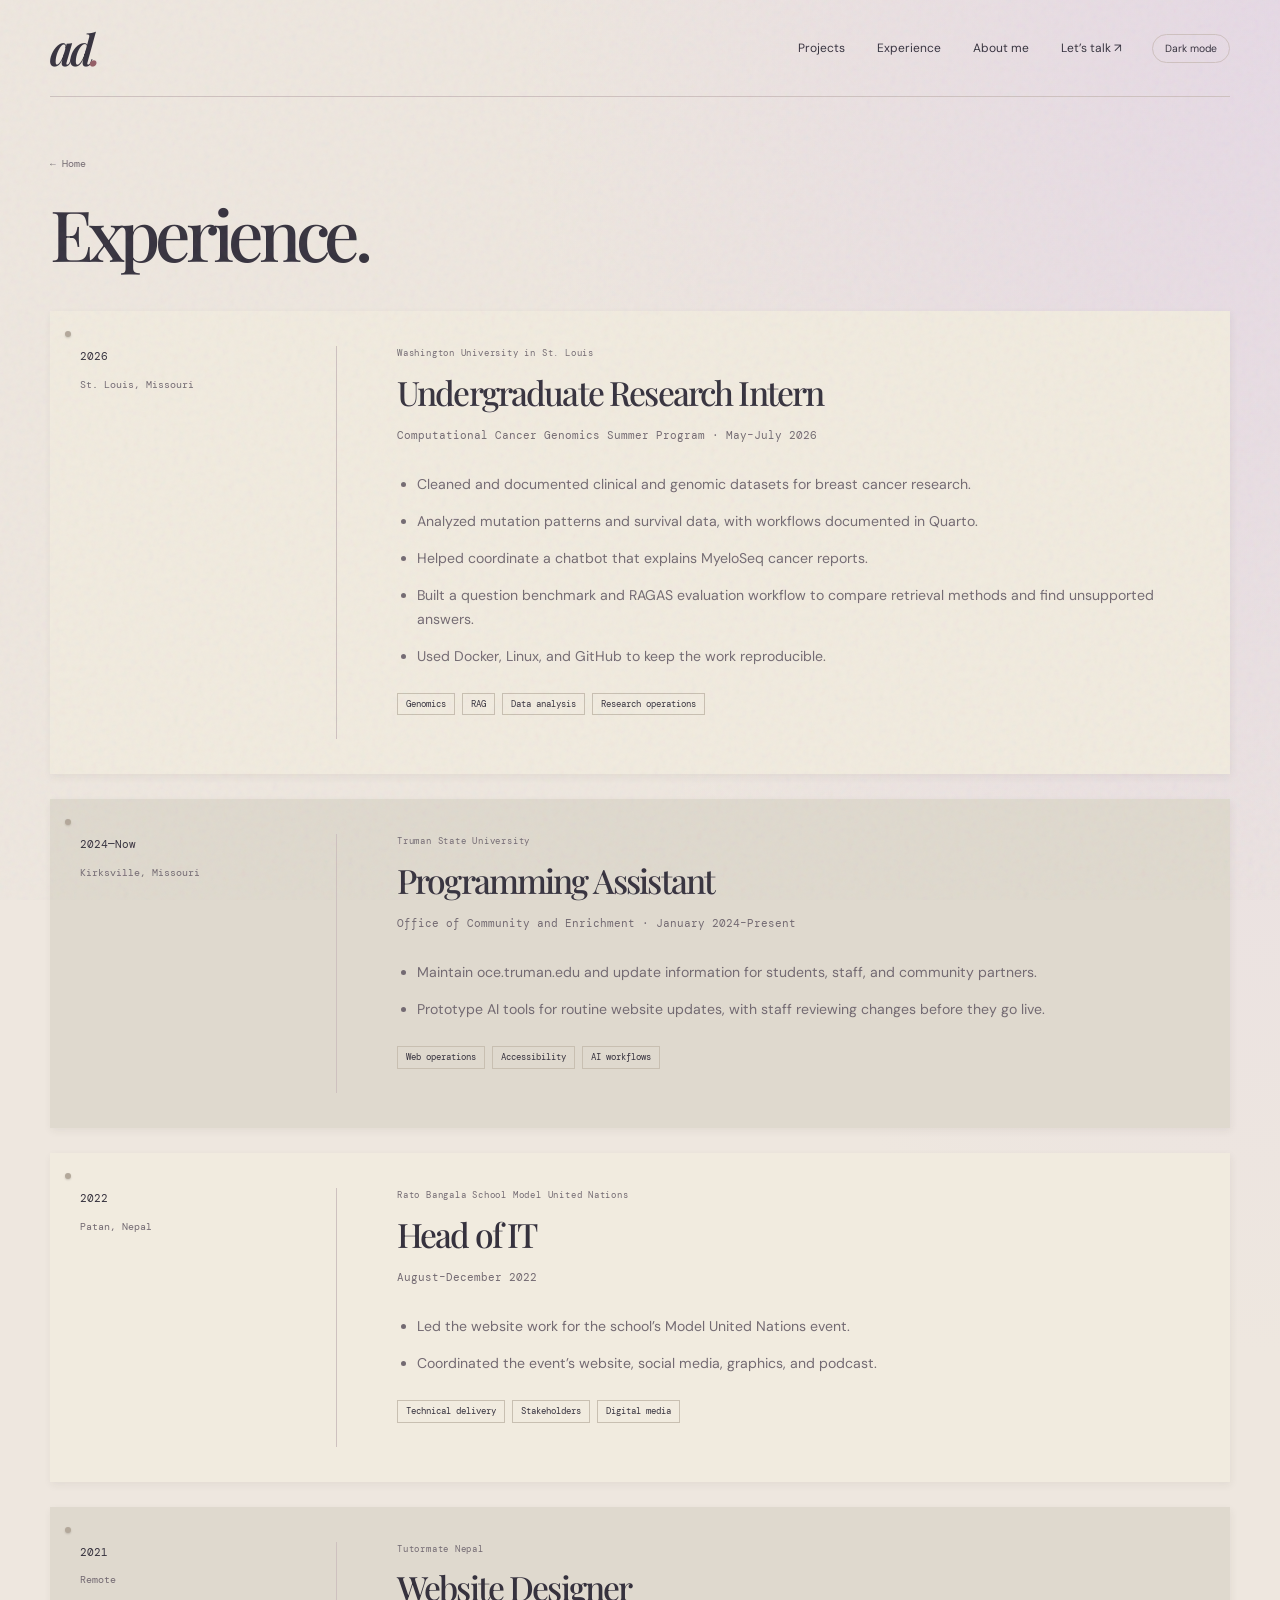
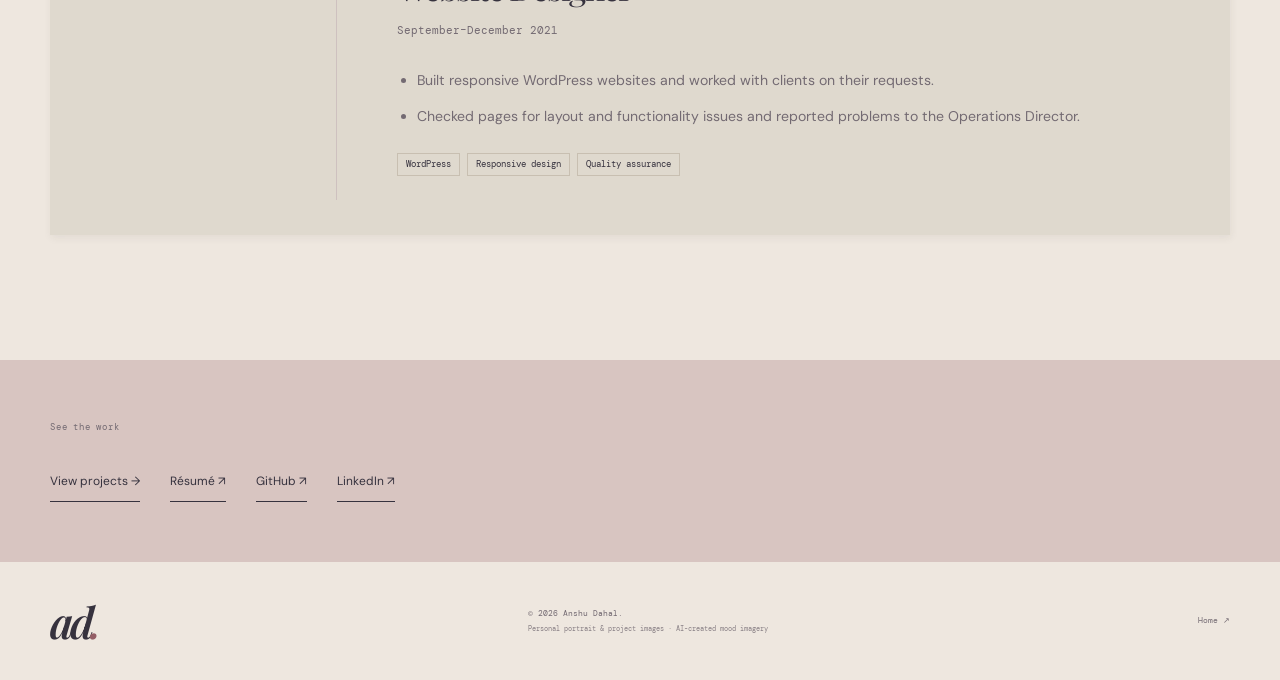
==== commit 15e984f2: "Remove board controls and apply persistent dark mode sitewide" ====
--- a/experience.html
+++ b/experience.html
@@ -1,12 +1,12 @@
 <!DOCTYPE html>
 <html lang="en">
 <head>
-  <meta charset="UTF-8"><meta name="viewport" content="width=device-width, initial-scale=1.0"><meta name="description" content="Anshu Dahal's research, technology, and leadership experience."><meta name="theme-color" content="#e8e3d9"><title>Experience — Anshu Dahal</title><link rel="icon" href="assets/favicon.svg" type="image/svg+xml">
-  <link rel="preconnect" href="https://fonts.googleapis.com"><link rel="preconnect" href="https://fonts.gstatic.com" crossorigin><link href="https://fonts.googleapis.com/css2?family=DM+Mono:wght@400;500&family=DM+Sans:wght@400;500;600;700&family=Playfair+Display:ital,wght@0,500;0,600;0,700;1,500;1,600&family=Caveat:wght@400;500&display=swap" rel="stylesheet"><link rel="stylesheet" href="style.css?v=plain-1"><script src="script.js?v=plain-1" defer></script>
+  <meta charset="UTF-8"><meta name="viewport" content="width=device-width, initial-scale=1.0"><meta name="description" content="Anshu Dahal's research, technology, and leadership experience."><meta name="theme-color" content="#eee7df"><script>try{if(localStorage.getItem('portfolio-theme')==='dark')document.documentElement.classList.add('moonlit')}catch{}</script><title>Experience — Anshu Dahal</title><link rel="icon" href="assets/favicon.svg" type="image/svg+xml">
+  <link rel="preconnect" href="https://fonts.googleapis.com"><link rel="preconnect" href="https://fonts.gstatic.com" crossorigin><link href="https://fonts.googleapis.com/css2?family=DM+Mono:wght@400;500&family=DM+Sans:wght@400;500;600;700&family=Playfair+Display:ital,wght@0,500;0,600;0,700;1,500;1,600&family=Caveat:wght@400;500&display=swap" rel="stylesheet"><link rel="stylesheet" href="style.css?v=theme-2"><script src="script.js?v=theme-2" defer></script>
 </head>
 <body class="experience-page">
   <a class="skip-link" href="#main-content">Skip to content</a>
-  <header id="top"><nav class="nav shell" aria-label="Main navigation"><a class="logo" href="index.html" aria-label="Anshu home">ad<span>.</span></a><button class="nav-toggle" aria-expanded="false" aria-controls="nav-links">Menu ＋</button><ul class="nav-links" id="nav-links"><li><a href="index.html#projects">Projects</a></li><li><a href="experience.html" aria-current="page">Experience</a></li><li><a href="index.html#about">About me</a></li><li><a href="index.html#contact">Let’s talk ↗</a></li></ul></nav>
+  <header id="top"><nav class="nav shell" aria-label="Main navigation"><a class="logo" href="index.html" aria-label="Anshu home">ad<span>.</span></a><button class="nav-toggle" aria-expanded="false" aria-controls="nav-links">Menu ＋</button><ul class="nav-links" id="nav-links"><li><a href="index.html#projects">Projects</a></li><li><a href="experience.html" aria-current="page">Experience</a></li><li><a href="index.html#about">About me</a></li><li><a href="index.html#contact">Let’s talk ↗</a></li></ul><button class="theme-toggle" type="button" aria-label="Switch to dark mode" aria-pressed="false">Dark mode</button></nav>
 <div class="collection-hero shell"><div><a class="back-link" href="index.html">← Home</a><h1>Experience.</h1></div></div>  </header>
   <main id="main-content">
     <section class="experience-list section shell" id="experience-list">
--- a/style.css
+++ b/style.css
@@ -1,4 +1,4 @@
-:root{--paper:#eee7df;--ink:#36323e;--muted:#736a72;--line:#cec1bf;--accent:#945e66;--serif:'Playfair Display',Georgia,serif;--sans:'DM Sans',Arial,sans-serif;--mono:'DM Mono',monospace;--hand:'Caveat',cursive}*{box-sizing:border-box}html{scroll-behavior:smooth;scroll-padding-top:28px}body{margin:0;background:var(--paper);color:var(--ink);font:16px/1.7 var(--sans)}body:before{content:"";position:fixed;inset:0;pointer-events:none;z-index:30;opacity:.17;background-image:url("data:image/svg+xml,%3Csvg viewBox='0 0 180 180' xmlns='http://www.w3.org/2000/svg'%3E%3Cfilter id='n'%3E%3CfeTurbulence type='fractalNoise' baseFrequency='.8' numOctaves='3' stitchTiles='stitch'/%3E%3C/filter%3E%3Cpath fill='%23958f7d' filter='url(%23n)' opacity='.35' d='M0 0h180v180H0z'/%3E%3C/svg%3E")}a{color:inherit;text-decoration:none}button{color:inherit;font:inherit;cursor:pointer}button,a{-webkit-tap-highlight-color:transparent}a:focus-visible,button:focus-visible,summary:focus-visible{outline:2px solid var(--accent);outline-offset:5px}::selection{background:#ccb1b0}.shell{width:min(1280px,calc(100% - 100px));margin-inline:auto}.skip-link{position:fixed;top:-70px;left:15px;padding:12px 20px;background:var(--ink);color:white;z-index:100}.skip-link:focus{top:15px}.nav{height:97px;display:flex;align-items:center;gap:30px;border-bottom:1px solid var(--line)}.logo{font:italic 600 2.7rem var(--serif);letter-spacing:-.09em}.logo span{color:var(--accent)}.nav-note{font:italic .88rem var(--serif);color:var(--muted);margin-left:8px}.nav-links{display:flex;list-style:none;align-items:center;gap:32px;padding:0;margin:0 0 0 auto;font-size:.75rem}.nav-links a{border-bottom:1px solid transparent;padding-bottom:5px}.nav-links a:hover,.nav-links .active{border-color:var(--accent)}.nav-toggle{display:none}.board-intro{display:flex;justify-content:space-between;align-items:center;gap:15px;padding:30px 0 27px;font:.53rem/1.6 var(--mono);letter-spacing:.13em;color:var(--muted)}.board-intro p{margin:0}.vision-board{height:725px;position:relative;display:grid;grid-template-columns:repeat(12,1fr);grid-template-rows:repeat(12,1fr);padding:14px 12px 15px;isolation:isolate}.board-grain{position:absolute;inset:15px 30px 30px;background:#d2cbbf;z-index:-2;box-shadow:inset 0 0 90px #bdb3a430}.board-piece{position:relative;display:block;padding:0;border:0;text-align:left;box-shadow:2px 5px 15px #302c2630;transition:transform .25s,box-shadow .25s;background:#f2ede3;min-width:0}.board-piece:hover,.board-piece:focus-visible{box-shadow:3px 10px 22px #302c2640;z-index:8;transform:rotate(0deg) translateY(-3px)}.photo{display:block;width:100%;height:100%;background-image:url('assets/vision-contact-sheet.png');background-size:300% 200%;background-repeat:no-repeat;filter:saturate(.64);transition:filter .4s}.mood-books{background-position:0 0}.mood-mountains{background-position:50% 0}.mood-piano{background-position:100% 0}.mood-dog{background-position:0 100%}.mood-dance{background-position:50% 100%}.mood-notebook{background-position:100% 100%}.board-piece:hover .photo,.life-photo:hover .photo{filter:saturate(.9)}.books-piece{grid-column:1/5;grid-row:1/7;transform:rotate(-4deg);margin:12px 5px 4px 2px;padding:9px 9px 34px}.books-piece .photo{background-position:0 0}.photo-label{position:absolute;bottom:8px;left:16px;font:.9rem var(--hand)}.identity-piece{grid-column:4/9;grid-row:2/9;transform:rotate(1deg);z-index:4;margin:-12px -15px 22px 4px;padding:30px 42px;background:#f2ede1;box-shadow:4px 6px 15px #302c2633}.identity-piece:hover{transform:rotate(1deg)}.tape{position:absolute;top:-14px;left:33%;width:130px;height:30px;background:#cabf9a8c;transform:rotate(-4deg);box-shadow:inset 0 0 8px #ad9d6c12}.mini-label{display:block;font:.53rem/1.8 var(--mono);letter-spacing:.12em;margin:0 0 15px;color:var(--muted)}h1{font:500 clamp(4rem,6.8vw,6.4rem)/.96 var(--serif);letter-spacing:-.075em;margin:0 0 22px}h1 em{font-weight:500}.identity-copy{font-size:.8rem;line-height:1.8;margin:0 0 22px;color:#645e53}.paper-link{display:flex;justify-content:space-between;gap:10px;font:.66rem var(--sans);border-bottom:1px solid #b7ac9a;padding-bottom:9px}.identity-number{display:block;font:.43rem var(--mono);color:#8b8274;margin-top:17px;letter-spacing:.08em}.portrait-piece{grid-column:9/13;grid-row:1/9;transform:rotate(3deg);margin:8px 2px 3px -9px;padding:10px 10px 46px;z-index:2;background:#eee8dd}.portrait-piece img{display:block;width:100%;height:100%;object-fit:cover;object-position:50% 35%;filter:saturate(.5) contrast(.95)}.handwritten{font:1.6rem/1.3 var(--hand)}.portrait-piece>.handwritten{position:absolute;bottom:9px;left:0;right:0;text-align:center;font-size:1.35rem}.portrait-greeting{position:absolute;bottom:65px;left:15px;right:15px;text-align:center;background:#f0e6d8e8;padding:12px;font:.58rem var(--mono);opacity:0;transform:translateY(6px);transition:opacity .2s,transform .2s}.portrait-piece:hover .portrait-greeting,.portrait-piece:focus-visible .portrait-greeting{opacity:1;transform:none}.mountain-piece{grid-column:1/6;grid-row:7/13;margin:-15px 15px 5px -5px;transform:rotate(2deg);z-index:3}.mountain-piece .photo{filter:saturate(.4) brightness(.75)}.mountain-caption{position:absolute;left:25px;bottom:35px;color:#fff9e9;font:2.4rem/1.02 var(--serif);letter-spacing:-.045em;text-shadow:0 2px 12px #0006}.photo-corner{position:absolute;top:17px;left:20px;color:#f6eedb;font:.43rem var(--mono);letter-spacing:.1em}.research-piece{grid-column:5/9;grid-row:8/13;padding:26px 28px 22px;margin:5px -4px 4px 0;background:#d8c5c1;transform:rotate(-4deg);z-index:5}.pin{position:absolute;top:10px;left:50%;height:7px;width:7px;background:#784545;border-radius:50%;box-shadow:1px 2px 2px #33251c66}.research-piece .mini-label{font-size:.48rem;margin-bottom:10px}.research-piece h2{font:500 2.15rem/1.03 var(--serif);letter-spacing:-.045em;margin:0}.research-piece h2 em{font-weight:500}.research-piece p{font-size:.65rem;line-height:1.7;margin:13px 0}.research-piece .paper-link{font-size:.58rem;border-color:#a28b87}.music-piece{grid-column:9/12;grid-row:9/13;margin:-8px 12px -1px -7px;transform:rotate(3deg);z-index:3}.music-piece .photo{filter:grayscale(1) brightness(.72)}.music-label{position:absolute;left:16px;bottom:16px;color:#f2eee6;font:italic 1.2rem/1.15 var(--serif)}.dog-piece{grid-column:11/13;grid-row:9/13;transform:rotate(-6deg);margin:30px -10px -12px 7px;padding:7px 7px 34px;z-index:6}.dog-piece .handwritten{position:absolute;bottom:7px;left:10px;font-size:1.07rem}.board-scribble{position:absolute;top:0;left:42%;font:1.4rem var(--hand);transform:rotate(-5deg);color:#655443}.board-footer{display:flex;align-items:center;justify-content:space-between;gap:20px;padding:27px 0 35px}.board-footer>span{font:.48rem var(--mono);letter-spacing:.08em;color:var(--muted)}.board-footer p{font:italic .95rem var(--serif);margin:0;color:var(--muted)}.board-footer>a{font:1.8rem var(--serif);padding:0 12px}.section{padding-block:100px}.projects-section{background:#f3eee5;border-block:1px solid var(--line)}.section-title{display:flex;align-items:flex-end;justify-content:space-between;gap:40px;margin-bottom:55px}.kicker,.card-label{font:.55rem/1.8 var(--mono);letter-spacing:.09em;color:var(--muted);margin:0 0 25px}h2{font:500 clamp(2.7rem,4.6vw,4.2rem)/1.1 var(--serif);letter-spacing:-.055em;margin:0}h2 em,h3 em{font-weight:500}.section-title>p{font-size:.86rem;color:var(--muted);margin-bottom:5px}.featured-project{display:grid;grid-template-columns:1fr .9fr;min-height:510px;border-block:1px solid var(--line);margin-bottom:65px}.featured-copy{padding:42px 55px 35px 0}.featured-copy h3{font:500 2.8rem/1.1 var(--serif);letter-spacing:-.04em;margin:0 0 22px}.featured-copy>p{font-size:.85rem;color:var(--muted);max-width:470px}.featured-copy .project-name{font-size:.77rem;color:var(--ink);font-weight:600}.role-tags{display:flex;flex-wrap:wrap;gap:7px;margin:24px 0}.role-tags span,.project-copy li{font:.54rem/1.7 var(--mono);border:1px solid #c8bfb1;padding:3px 8px}.research-visual>.photo{position:absolute;inset:0;filter:saturate(.3) brightness(.6)}.research-overlay>span{font:.45rem var(--mono);letter-spacing:.1em}.research-overlay>p{font:2.7rem/1.03 var(--serif);letter-spacing:-.05em;margin:20px 0}.research-overlay>small{font-size:.62rem}details{border-top:1px solid var(--line);margin-top:25px}summary{display:flex;justify-content:space-between;list-style:none;padding:15px 0;cursor:pointer;font-size:.75rem}summary::-webkit-details-marker{display:none}details[open] summary span{transform:rotate(45deg)}.detail-body{font-size:.84rem;color:var(--muted);padding-bottom:20px}.underlined{font-size:.78rem;border-bottom:1px solid;padding-bottom:4px}.underlined:hover{color:var(--accent)}.projects-grid{display:grid;grid-template-columns:repeat(3,1fr);gap:30px}.project{min-width:0}.project-top{display:flex;justify-content:space-between;gap:8px;font:.47rem/1.8 var(--mono);min-height:35px}.project-top a{border-bottom:1px solid;height:max-content}.project-visual{height:260px;display:grid;place-items:center;overflow:hidden;margin-bottom:25px;background:#c6bcb3}.wellness-visual{background:#cabbbf}.wellness-visual img{height:225px;width:128px;object-fit:cover;object-position:top;border:5px solid #3d3731;border-radius:12px;transform:rotate(4deg);box-shadow:8px 10px 14px #302c2630;filter:saturate(.6)}.metric-visual{background:#b8b7a6;padding:25px;grid-template-columns:1fr 1fr;gap:15px}.metric-visual span,.metric-visual small{font:.45rem var(--mono);display:block}.metric-visual strong{font:3rem var(--serif);display:block;margin:13px 0}.garden-visual{padding:22px;background:#b6a590}.garden-visual img{max-width:100%;height:190px;object-fit:cover;border:6px solid #e5dac8;transform:rotate(-3deg);box-shadow:7px 8px 12px #302c2640;filter:saturate(.6)}.project-copy h3{font:500 1.65rem/1.2 var(--serif);letter-spacing:-.03em;margin:0 0 15px}.project-copy p{font-size:.8rem;color:var(--muted)}.project-copy ul{list-style:none;display:flex;flex-wrap:wrap;gap:6px;padding:0;margin:20px 0}.contribution{border-top:1px solid var(--line);padding-top:16px;font-size:.72rem!important}.contribution strong{color:var(--ink)}.about-section{display:grid;grid-template-columns:1fr 1fr;gap:55px 100px}.about-title>.handwritten{display:block;margin-top:25px;color:var(--accent);transform:rotate(-4deg)}.about-copy p{font-size:.9rem;color:var(--muted);margin:0 0 20px}.about-copy .lead{font:1.4rem/1.5 var(--serif);color:var(--ink);margin-bottom:25px}.life-strip{grid-column:1/-1;display:grid;grid-template-columns:1fr .8fr 1fr;gap:35px;margin-top:15px;align-items:center}.life-photo{position:relative;border:0;background:#eee9df;padding:9px 9px 36px;height:275px;transform:rotate(-3deg);box-shadow:2px 5px 15px #302c2622}.life-photo:last-child{transform:rotate(3deg)}.life-photo>span:last-child{position:absolute;bottom:7px;left:15px;font:1.1rem var(--hand)}.life-quote{text-align:center}.life-quote p{font:2.25rem/1.15 var(--serif);letter-spacing:-.045em;margin:0 0 20px}.life-quote>span{font:.45rem var(--mono);color:var(--muted);letter-spacing:.1em}.journey{border-top:1px solid var(--line)}.journey .section-title{align-items:flex-start}.journey .section-title>p{font:.55rem/1.8 var(--mono)}.timeline{margin-left:35%}.timeline-item{display:grid;grid-template-columns:105px 1fr;gap:25px;border-top:1px solid var(--line);padding:27px 0}.timeline-year{font:.6rem var(--mono);color:var(--muted);padding-top:7px}.timeline-item h3{font:500 1.5rem var(--serif);margin:0 0 12px}.timeline-item p{font-size:.82rem;color:var(--muted);margin:0}.experience-banner{margin-left:35%;display:flex;justify-content:space-between;gap:15px;padding:20px 0;border-block:1px solid var(--ink);font-size:.75rem}.experience-banner span{color:var(--muted)}.contact{background:#34352f;color:#ede7dc;padding:80px 0}.contact .kicker{color:#b8b5a9}.contact-heading{display:flex;justify-content:space-between;align-items:center}.contact-heading h2{font-size:clamp(3rem,5.8vw,5.2rem)}.contact-heading>span{font-size:7rem;line-height:1;color:#b8b2a3}.contact .shell>p:not(.kicker){font-size:.85rem;color:#c6c1b5;margin:28px 0}.social-links{display:flex;gap:35px;flex-wrap:wrap}.contact-link{font-size:.75rem;border-bottom:1px solid;padding:10px 0}.site-footer{display:flex;align-items:center;justify-content:space-between;gap:25px;padding-block:30px}.site-footer p,.site-footer>a:last-child{font:.52rem/1.9 var(--mono);color:var(--muted);margin:0}.site-footer small{font-size:.44rem;opacity:.8}.footer-inner{display:flex;align-items:center;justify-content:space-between;gap:25px;width:100%}.footer-links{display:flex;gap:20px;font:.6rem var(--mono)}dialog{border:1px solid #bbb1a2;padding:55px;width:min(520px,calc(100% - 36px));background:#f1eadd;color:var(--ink);box-shadow:12px 15px 50px #201b1640;max-height:85vh;overflow:auto}dialog::backdrop{background:#25201b99;backdrop-filter:blur(4px)}.note-close{position:absolute;right:18px;top:14px;border:0;background:none;font:.6rem var(--mono);padding:8px}dialog h2{font-size:2.9rem;margin:0 0 25px}#note-body{font-size:.95rem;color:#655e53}dialog>.handwritten{display:block;margin-top:25px;color:var(--accent)}.page-hero{padding:85px 0 65px}.page-hero h1{font-size:clamp(3rem,6vw,5.2rem);line-height:1.1}.page-hero strong{font-weight:500;font-style:italic;color:var(--accent)}.page-hero>p:not(.kicker){max-width:630px;color:var(--muted)}.text-link{font-size:.78rem;border-bottom:1px solid;padding-bottom:5px}.experience-list{padding-top:5px}.role{display:grid;grid-template-columns:.32fr 1fr;gap:60px;border-top:1px solid var(--line);padding:50px 0}.role-meta{font:.7rem/1.8 var(--mono)}.role-meta p{font-size:.6rem;color:var(--muted)}.role-content h2{font-size:2.6rem}.role-program{font:.67rem/1.8 var(--mono);color:var(--muted);margin:15px 0 28px}.role-content ul{padding-left:20px;color:var(--muted);font-size:.88rem}.role-content li{margin-bottom:13px}.experience-cta{padding:60px 0;background:#d8c5c1}.experience-cta>div>div{display:flex;gap:30px;flex-wrap:wrap}
+:root{--paper:#eee7df;--ink:#36323e;--muted:#736a72;--line:#cec1bf;--accent:#945e66;--serif:'Playfair Display',Georgia,serif;--sans:'DM Sans',Arial,sans-serif;--mono:'DM Mono',monospace;--hand:'Caveat',cursive}*{box-sizing:border-box}html{scroll-behavior:smooth;scroll-padding-top:28px}body{margin:0;background:var(--paper);color:var(--ink);font:16px/1.7 var(--sans)}body:before{content:"";position:fixed;inset:0;pointer-events:none;z-index:30;opacity:.17;background-image:url("data:image/svg+xml,%3Csvg viewBox='0 0 180 180' xmlns='http://www.w3.org/2000/svg'%3E%3Cfilter id='n'%3E%3CfeTurbulence type='fractalNoise' baseFrequency='.8' numOctaves='3' stitchTiles='stitch'/%3E%3C/filter%3E%3Cpath fill='%23958f7d' filter='url(%23n)' opacity='.35' d='M0 0h180v180H0z'/%3E%3C/svg%3E")}a{color:inherit;text-decoration:none}button{color:inherit;font:inherit;cursor:pointer}button,a{-webkit-tap-highlight-color:transparent}a:focus-visible,button:focus-visible,summary:focus-visible{outline:2px solid var(--accent);outline-offset:5px}::selection{background:#ccb1b0}.shell{width:min(1280px,calc(100% - 100px));margin-inline:auto}.skip-link{position:fixed;top:-70px;left:15px;padding:12px 20px;background:var(--ink);color:white;z-index:100}.skip-link:focus{top:15px}.nav{height:97px;display:flex;align-items:center;gap:30px;border-bottom:1px solid var(--line)}.logo{font:italic 600 2.7rem var(--serif);letter-spacing:-.09em}.logo span{color:var(--accent)}.nav-note{font:italic .88rem var(--serif);color:var(--muted);margin-left:8px}.nav-links{display:flex;list-style:none;align-items:center;gap:32px;padding:0;margin:0 0 0 auto;font-size:.75rem}.nav-links a{border-bottom:1px solid transparent;padding-bottom:5px}.nav-links a:hover,.nav-links .active{border-color:var(--accent)}.nav-toggle{display:none}.board-intro{display:flex;justify-content:space-between;align-items:center;gap:15px;padding:30px 0 27px;font:.53rem/1.6 var(--mono);letter-spacing:.13em;color:var(--muted)}.board-intro p{margin:0}.vision-board{height:725px;position:relative;display:grid;grid-template-columns:repeat(12,1fr);grid-template-rows:repeat(12,1fr);padding:14px 12px 15px;isolation:isolate}.board-grain{position:absolute;inset:15px 30px 30px;background:#d2cbbf;z-index:-2;box-shadow:inset 0 0 90px #bdb3a430}.board-piece{position:relative;display:block;padding:0;border:0;text-align:left;box-shadow:2px 5px 15px #302c2630;transition:transform .25s,box-shadow .25s;background:#f2ede3;min-width:0}.board-piece:hover,.board-piece:focus-visible{box-shadow:3px 10px 22px #302c2640;z-index:8}.photo{display:block;width:100%;height:100%;background-image:url('assets/vision-contact-sheet.png');background-size:300% 200%;background-repeat:no-repeat;filter:saturate(.64);transition:filter .4s}.mood-books{background-position:0 0}.mood-mountains{background-position:50% 0}.mood-piano{background-position:100% 0}.mood-dog{background-position:0 100%}.mood-dance{background-position:50% 100%}.mood-notebook{background-position:100% 100%}.board-piece:hover .photo,.life-photo:hover .photo{filter:saturate(.9)}.books-piece{grid-column:1/5;grid-row:1/7;transform:rotate(-4deg);margin:12px 5px 4px 2px;padding:9px 9px 34px}.books-piece .photo{background-position:0 0}.photo-label{position:absolute;bottom:8px;left:16px;font:.9rem var(--hand)}.identity-piece{grid-column:4/9;grid-row:2/9;transform:rotate(1deg);z-index:4;margin:-12px -15px 22px 4px;padding:30px 42px;background:#f2ede1;box-shadow:4px 6px 15px #302c2633}.identity-piece:hover{transform:rotate(1deg)}.tape{position:absolute;top:-14px;left:33%;width:130px;height:30px;background:#cabf9a8c;transform:rotate(-4deg);box-shadow:inset 0 0 8px #ad9d6c12}.mini-label{display:block;font:.53rem/1.8 var(--mono);letter-spacing:.12em;margin:0 0 15px;color:var(--muted)}h1{font:500 clamp(4rem,6.8vw,6.4rem)/.96 var(--serif);letter-spacing:-.075em;margin:0 0 22px}h1 em{font-weight:500}.identity-copy{font-size:.8rem;line-height:1.8;margin:0 0 22px;color:#645e53}.paper-link{display:flex;justify-content:space-between;gap:10px;font:.66rem var(--sans);border-bottom:1px solid #b7ac9a;padding-bottom:9px}.identity-number{display:block;font:.43rem var(--mono);color:#8b8274;margin-top:17px;letter-spacing:.08em}.portrait-piece{grid-column:9/13;grid-row:1/9;transform:rotate(3deg);margin:8px 2px 3px -9px;padding:10px 10px 46px;z-index:2;background:#eee8dd}.portrait-piece img{display:block;width:100%;height:100%;object-fit:cover;object-position:50% 35%;filter:saturate(.5) contrast(.95)}.handwritten{font:1.6rem/1.3 var(--hand)}.portrait-piece>.handwritten{position:absolute;bottom:9px;left:0;right:0;text-align:center;font-size:1.35rem}.portrait-greeting{position:absolute;bottom:65px;left:15px;right:15px;text-align:center;background:#f0e6d8e8;padding:12px;font:.58rem var(--mono);opacity:0;transform:translateY(6px);transition:opacity .2s,transform .2s}.portrait-piece:hover .portrait-greeting,.portrait-piece:focus-visible .portrait-greeting{opacity:1;transform:none}.mountain-piece{grid-column:1/6;grid-row:7/13;margin:-15px 15px 5px -5px;transform:rotate(2deg);z-index:3}.mountain-piece .photo{filter:saturate(.4) brightness(.75)}.mountain-caption{position:absolute;left:25px;bottom:35px;color:#fff9e9;font:2.4rem/1.02 var(--serif);letter-spacing:-.045em;text-shadow:0 2px 12px #0006}.photo-corner{position:absolute;top:17px;left:20px;color:#f6eedb;font:.43rem var(--mono);letter-spacing:.1em}.research-piece{grid-column:5/9;grid-row:8/13;padding:26px 28px 22px;margin:5px -4px 4px 0;background:#d8c5c1;transform:rotate(-4deg);z-index:5}.pin{position:absolute;top:10px;left:50%;height:7px;width:7px;background:#784545;border-radius:50%;box-shadow:1px 2px 2px #33251c66}.research-piece .mini-label{font-size:.48rem;margin-bottom:10px}.research-piece h2{font:500 2.15rem/1.03 var(--serif);letter-spacing:-.045em;margin:0}.research-piece h2 em{font-weight:500}.research-piece p{font-size:.65rem;line-height:1.7;margin:13px 0}.research-piece .paper-link{font-size:.58rem;border-color:#a28b87}.music-piece{grid-column:9/12;grid-row:9/13;margin:-8px 12px -1px -7px;transform:rotate(3deg);z-index:3}.music-piece .photo{filter:grayscale(1) brightness(.72)}.music-label{position:absolute;left:16px;bottom:16px;color:#f2eee6;font:italic 1.2rem/1.15 var(--serif)}.dog-piece{grid-column:11/13;grid-row:9/13;transform:rotate(-6deg);margin:30px -10px -12px 7px;padding:7px 7px 34px;z-index:6}.dog-piece .handwritten{position:absolute;bottom:7px;left:10px;font-size:1.07rem}.board-scribble{position:absolute;top:0;left:42%;font:1.4rem var(--hand);transform:rotate(-5deg);color:#655443}.board-footer{display:flex;align-items:center;justify-content:space-between;gap:20px;padding:27px 0 35px}.board-footer>span{font:.48rem var(--mono);letter-spacing:.08em;color:var(--muted)}.board-footer p{font:italic .95rem var(--serif);margin:0;color:var(--muted)}.board-footer>a{font:1.8rem var(--serif);padding:0 12px}.section{padding-block:100px}.projects-section{background:#f3eee5;border-block:1px solid var(--line)}.section-title{display:flex;align-items:flex-end;justify-content:space-between;gap:40px;margin-bottom:55px}.kicker,.card-label{font:.55rem/1.8 var(--mono);letter-spacing:.09em;color:var(--muted);margin:0 0 25px}h2{font:500 clamp(2.7rem,4.6vw,4.2rem)/1.1 var(--serif);letter-spacing:-.055em;margin:0}h2 em,h3 em{font-weight:500}.section-title>p{font-size:.86rem;color:var(--muted);margin-bottom:5px}.featured-project{display:grid;grid-template-columns:1fr .9fr;min-height:510px;border-block:1px solid var(--line);margin-bottom:65px}.featured-copy{padding:42px 55px 35px 0}.featured-copy h3{font:500 2.8rem/1.1 var(--serif);letter-spacing:-.04em;margin:0 0 22px}.featured-copy>p{font-size:.85rem;color:var(--muted);max-width:470px}.featured-copy .project-name{font-size:.77rem;color:var(--ink);font-weight:600}.role-tags{display:flex;flex-wrap:wrap;gap:7px;margin:24px 0}.role-tags span,.project-copy li{font:.54rem/1.7 var(--mono);border:1px solid #c8bfb1;padding:3px 8px}.research-visual>.photo{position:absolute;inset:0;filter:saturate(.3) brightness(.6)}.research-overlay>span{font:.45rem var(--mono);letter-spacing:.1em}.research-overlay>p{font:2.7rem/1.03 var(--serif);letter-spacing:-.05em;margin:20px 0}.research-overlay>small{font-size:.62rem}details{border-top:1px solid var(--line);margin-top:25px}summary{display:flex;justify-content:space-between;list-style:none;padding:15px 0;cursor:pointer;font-size:.75rem}summary::-webkit-details-marker{display:none}details[open] summary span{transform:rotate(45deg)}.detail-body{font-size:.84rem;color:var(--muted);padding-bottom:20px}.underlined{font-size:.78rem;border-bottom:1px solid;padding-bottom:4px}.underlined:hover{color:var(--accent)}.projects-grid{display:grid;grid-template-columns:repeat(3,1fr);gap:30px}.project{min-width:0}.project-top{display:flex;justify-content:space-between;gap:8px;font:.47rem/1.8 var(--mono);min-height:35px}.project-top a{border-bottom:1px solid;height:max-content}.project-visual{height:260px;display:grid;place-items:center;overflow:hidden;margin-bottom:25px;background:#c6bcb3}.wellness-visual{background:#cabbbf}.wellness-visual img{height:225px;width:128px;object-fit:cover;object-position:top;border:5px solid #3d3731;border-radius:12px;transform:rotate(4deg);box-shadow:8px 10px 14px #302c2630;filter:saturate(.6)}.metric-visual{background:#b8b7a6;padding:25px;grid-template-columns:1fr 1fr;gap:15px}.metric-visual span,.metric-visual small{font:.45rem var(--mono);display:block}.metric-visual strong{font:3rem var(--serif);display:block;margin:13px 0}.garden-visual{padding:22px;background:#b6a590}.garden-visual img{max-width:100%;height:190px;object-fit:cover;border:6px solid #e5dac8;transform:rotate(-3deg);box-shadow:7px 8px 12px #302c2640;filter:saturate(.6)}.project-copy h3{font:500 1.65rem/1.2 var(--serif);letter-spacing:-.03em;margin:0 0 15px}.project-copy p{font-size:.8rem;color:var(--muted)}.project-copy ul{list-style:none;display:flex;flex-wrap:wrap;gap:6px;padding:0;margin:20px 0}.contribution{border-top:1px solid var(--line);padding-top:16px;font-size:.72rem!important}.contribution strong{color:var(--ink)}.about-section{display:grid;grid-template-columns:1fr 1fr;gap:55px 100px}.about-title>.handwritten{display:block;margin-top:25px;color:var(--accent);transform:rotate(-4deg)}.about-copy p{font-size:.9rem;color:var(--muted);margin:0 0 20px}.about-copy .lead{font:1.4rem/1.5 var(--serif);color:var(--ink);margin-bottom:25px}.life-strip{grid-column:1/-1;display:grid;grid-template-columns:1fr .8fr 1fr;gap:35px;margin-top:15px;align-items:center}.life-photo{position:relative;border:0;background:#eee9df;padding:9px 9px 36px;height:275px;transform:rotate(-3deg);box-shadow:2px 5px 15px #302c2622}.life-photo:last-child{transform:rotate(3deg)}.life-photo>span:last-child{position:absolute;bottom:7px;left:15px;font:1.1rem var(--hand)}.life-quote{text-align:center}.life-quote p{font:2.25rem/1.15 var(--serif);letter-spacing:-.045em;margin:0 0 20px}.life-quote>span{font:.45rem var(--mono);color:var(--muted);letter-spacing:.1em}.journey{border-top:1px solid var(--line)}.journey .section-title{align-items:flex-start}.journey .section-title>p{font:.55rem/1.8 var(--mono)}.timeline{margin-left:35%}.timeline-item{display:grid;grid-template-columns:105px 1fr;gap:25px;border-top:1px solid var(--line);padding:27px 0}.timeline-year{font:.6rem var(--mono);color:var(--muted);padding-top:7px}.timeline-item h3{font:500 1.5rem var(--serif);margin:0 0 12px}.timeline-item p{font-size:.82rem;color:var(--muted);margin:0}.experience-banner{margin-left:35%;display:flex;justify-content:space-between;gap:15px;padding:20px 0;border-block:1px solid var(--ink);font-size:.75rem}.experience-banner span{color:var(--muted)}.contact{background:#34352f;color:#ede7dc;padding:80px 0}.contact .kicker{color:#b8b5a9}.contact-heading{display:flex;justify-content:space-between;align-items:center}.contact-heading h2{font-size:clamp(3rem,5.8vw,5.2rem)}.contact-heading>span{font-size:7rem;line-height:1;color:#b8b2a3}.contact .shell>p:not(.kicker){font-size:.85rem;color:#c6c1b5;margin:28px 0}.social-links{display:flex;gap:35px;flex-wrap:wrap}.contact-link{font-size:.75rem;border-bottom:1px solid;padding:10px 0}.site-footer{display:flex;align-items:center;justify-content:space-between;gap:25px;padding-block:30px}.site-footer p,.site-footer>a:last-child{font:.52rem/1.9 var(--mono);color:var(--muted);margin:0}.site-footer small{font-size:.44rem;opacity:.8}.footer-inner{display:flex;align-items:center;justify-content:space-between;gap:25px;width:100%}.footer-links{display:flex;gap:20px;font:.6rem var(--mono)}dialog{border:1px solid #bbb1a2;padding:55px;width:min(520px,calc(100% - 36px));background:#f1eadd;color:var(--ink);box-shadow:12px 15px 50px #201b1640;max-height:85vh;overflow:auto}dialog::backdrop{background:#25201b99;backdrop-filter:blur(4px)}.note-close{position:absolute;right:18px;top:14px;border:0;background:none;font:.6rem var(--mono);padding:8px}dialog h2{font-size:2.9rem;margin:0 0 25px}#note-body{font-size:.95rem;color:#655e53}dialog>.handwritten{display:block;margin-top:25px;color:var(--accent)}.page-hero{padding:85px 0 65px}.page-hero h1{font-size:clamp(3rem,6vw,5.2rem);line-height:1.1}.page-hero strong{font-weight:500;font-style:italic;color:var(--accent)}.page-hero>p:not(.kicker){max-width:630px;color:var(--muted)}.text-link{font-size:.78rem;border-bottom:1px solid;padding-bottom:5px}.experience-list{padding-top:5px}.role{display:grid;grid-template-columns:.32fr 1fr;gap:60px;border-top:1px solid var(--line);padding:50px 0}.role-meta{font:.7rem/1.8 var(--mono)}.role-meta p{font-size:.6rem;color:var(--muted)}.role-content h2{font-size:2.6rem}.role-program{font:.67rem/1.8 var(--mono);color:var(--muted);margin:15px 0 28px}.role-content ul{padding-left:20px;color:var(--muted);font-size:.88rem}.role-content li{margin-bottom:13px}.experience-cta{padding:60px 0;background:#d8c5c1}.experience-cta>div>div{display:flex;gap:30px;flex-wrap:wrap}
 @media(max-width:1100px){.shell{width:calc(100% - 60px)}.nav-note{display:none}.vision-board{height:680px}.identity-piece{padding:28px 30px;margin-right:-8px}.identity-copy{font-size:.72rem}.identity-number{font-size:.4rem}.research-piece{padding:22px}.research-piece h2{font-size:1.8rem}.research-piece p{font-size:.6rem}.research-piece .paper-link{font-size:.5rem}.dog-piece .handwritten{font-size:.9rem}.board-footer>span{font-size:.42rem}.board-footer p{font-size:.85rem}.about-section{gap:50px}.featured-copy{padding-right:35px}}
 @media(max-width:800px){.nav{height:80px}.nav-toggle{display:block;margin-left:auto;border:0;border-bottom:1px solid;background:none;padding:8px 0;font-size:.7rem}.nav-links{display:none;position:absolute;top:75px;left:30px;right:30px;padding:25px;background:var(--paper);border:1px solid var(--line);z-index:50}.nav-links.open{display:flex;flex-direction:column;align-items:flex-start;gap:20px}.board-intro{font-size:.46rem;padding-block:24px}.board-intro>span{display:none}.vision-board{height:1050px;grid-template-columns:repeat(6,1fr);grid-template-rows:repeat(16,1fr);padding:0}.books-piece{grid-column:1/4;grid-row:1/6;margin:0 0 0 5px}.identity-piece{grid-column:3/7;grid-row:2/8;margin:0 0 0 15px;padding:25px 30px}.identity-piece h1{font-size:5rem}.identity-piece .identity-copy{font-size:.78rem}.portrait-piece{grid-column:1/4;grid-row:6/12;margin:10px -10px -8px 0;z-index:5;transform:rotate(-4deg)}.mountain-piece{grid-column:4/7;grid-row:8/13;margin:12px -3px 0 -15px;transform:rotate(3deg);z-index:4}.mountain-caption{font-size:1.8rem;left:18px}.research-piece{grid-column:1/4;grid-row:12/17;margin:12px 0 0 8px;z-index:6;padding:25px}.research-piece h2{font-size:2rem}.research-piece p{font-size:.65rem}.music-piece{grid-column:4/7;grid-row:13/17;margin:8px 0 0 -4px;transform:rotate(2deg)}.dog-piece{grid-column:5/7;grid-row:14/17;margin:25px -5px -5px 8px;transform:rotate(-5deg)}.music-label{font-size:1rem;top:14px;bottom:auto}.dog-piece .handwritten{font-size:1.1rem}.board-scribble{left:auto;right:5%;top:-3px;font-size:1.2rem}.board-footer{padding-top:32px}.board-footer>span{display:none}.board-footer p{font-size:.95rem}.section{padding-block:70px}.section-title{gap:25px;align-items:flex-start}.section-title>p{font-size:.77rem}.featured-project{grid-template-columns:1fr}.featured-copy{padding:30px 0}.projects-grid{grid-template-columns:1fr;gap:40px}.project{display:grid;grid-template-columns:.9fr 1.1fr;gap:0 25px}.project-top{grid-column:1/-1}.project-visual{height:280px;margin-bottom:0}.project-copy h3{font-size:1.6rem}.about-section{grid-template-columns:1fr;gap:40px}.about-copy{max-width:600px}.life-strip{gap:20px}.life-photo{height:220px}.life-photo>span:last-child{font-size:.9rem}.life-quote p{font-size:1.7rem}.timeline{margin-left:0}.experience-banner{margin-left:0}.contact-heading>span{font-size:5rem}.role{grid-template-columns:1fr;gap:15px}.role-content h2{font-size:2.2rem}.footer-inner{flex-wrap:wrap}}
 @media(max-width:500px){.shell{width:calc(100% - 36px)}.vision-board{height:920px}.board-grain{inset:10px 8px}.books-piece{grid-row:1/5;padding:6px 6px 27px;margin:5px -12px 0 0}.photo-label{font-size:.85rem;left:10px}.identity-piece{grid-column:3/7;grid-row:2/8;padding:24px 20px 18px;margin:0 -1px 3px -14px}.identity-piece h1{font-size:3.65rem;margin-bottom:15px}.identity-piece .identity-copy{font-size:.66rem;line-height:1.8;margin-bottom:17px}.identity-piece .mini-label{font-size:.45rem;margin-bottom:12px}.identity-piece .paper-link{font-size:.58rem}.identity-number{font-size:.34rem;margin-top:14px}.tape{width:90px;height:25px;left:27%}.portrait-piece{grid-row:6/12;padding:7px 7px 36px;margin:-18px -10px 0 0}.portrait-piece>.handwritten{font-size:1rem;bottom:8px}.portrait-greeting{font-size:.45rem;padding:8px;left:8px;right:8px;bottom:50px}.mountain-piece{grid-row:8/13;margin:10px -1px 0 -10px}.mountain-caption{font-size:1.4rem;left:14px;bottom:20px}.photo-corner{font-size:.33rem;left:10px;top:12px}.research-piece{padding:22px 17px 16px;margin:8px -4px 0 2px}.research-piece .mini-label{font-size:.38rem}.research-piece h2{font-size:1.75rem}.research-piece p{font-size:.57rem;margin:11px 0}.research-piece .paper-link{font-size:.45rem}.music-piece{grid-row:13/17}.music-label{font-size:.88rem;left:12px}.dog-piece{grid-column:5/7;grid-row:14/17;margin:30px -3px -5px -15px;padding:5px 5px 25px}.dog-piece .handwritten{font-size:.85rem;bottom:4px;left:8px}.board-scribble{font-size:1rem;right:0;top:-3px}.board-footer p{font-size:.79rem}.section-title{display:block;margin-bottom:35px}.section-title>p{margin-top:22px;font-size:.85rem}.section-title>p br{display:none}.featured-copy h3{font-size:2.3rem}.project{grid-template-columns:1fr}.project-visual{height:270px;margin-bottom:25px}.project-copy h3{font-size:1.85rem}.metric-visual{padding:40px}.metric-visual strong{font-size:3.4rem}.project-copy p{font-size:.85rem}.life-strip{grid-template-columns:1fr 1fr;gap:20px}.life-quote{grid-column:1/-1;grid-row:2;padding:25px 0 0}.life-quote p{font-size:2rem}.life-photo{height:220px}.life-photo>span:last-child{font-size:.78rem;left:10px}.timeline-item{grid-template-columns:1fr;gap:10px}.experience-banner{flex-direction:column;gap:4px}.contact-heading>span{display:none}.contact-heading h2{font-size:3rem}.contact{padding-block:60px}.site-footer{flex-wrap:wrap}.site-footer p{order:3;width:100%;font-size:.45rem}.site-footer small{font-size:.39rem}.page-hero{padding-top:55px}.page-hero h1{font-size:3rem}.role-content h2{font-size:2rem}dialog{padding:48px 28px 30px}dialog h2{font-size:2.5rem}.footer-inner{flex-direction:column;align-items:flex-start}}
@@ -29,3 +29,13 @@
 
 /* Give the shorter copy room without leaving empty decorative columns. */
 .board-intro+.vision-board,.nav+.vision-board{margin-top:25px}.vision-board{margin-top:32px}.collection-hero{grid-template-columns:1fr;gap:0;padding-block:60px 35px}.collection-hero h1{margin-bottom:0}.life-strip{grid-template-columns:1fr 1fr;max-width:760px;width:100%;margin-inline:auto}.case-visual{padding-bottom:12px}.case-metrics{height:auto;min-height:320px}#note-label:empty{display:none}.projects-section{padding-top:75px}.identity-piece .identity-copy{margin-top:20px}
+
+/* One theme shared by every page. */
+.theme-toggle{flex-shrink:0;border:1px solid var(--line);border-radius:20px;background:transparent;color:var(--ink);padding:7px 12px;font:.65rem var(--sans);cursor:pointer}.theme-toggle:hover{border-color:var(--accent)}
+:root.moonlit{color-scheme:dark;--paper:#22232e;--ink:#eee7e2;--muted:#c0b5bf;--line:#514a5a;--accent:#e4aeb7}
+.moonlit body{background:radial-gradient(ellipse at 100% 0,#353046 0,transparent 50%),var(--paper)}
+.moonlit .board-grain{background:#34313e;box-shadow:inset 0 0 90px #18162355}.moonlit .board-piece,.moonlit .identity-piece,.moonlit .portrait-piece,.moonlit .life-photo,.moonlit .education-note,.moonlit .case-visual,.moonlit .collection-note,.moonlit dialog{background:#35313f;color:var(--ink);border-color:var(--line)}
+.moonlit .research-piece{background:#49394b}.moonlit .projects-section{background:#272530}.moonlit .project-visual,.moonlit .research-visual,.moonlit .case-visual>img{background:#36313d}.moonlit .metric-visual,.moonlit .case-metrics{background:#343b3c;color:var(--ink)}
+.moonlit .contact,.moonlit .experience-cta{background:#342b3b;color:var(--ink)}.moonlit .contact-heading h2 em{color:var(--accent)}.moonlit .archive-entry{background:#302c39}.moonlit .archive-entry:nth-child(even){background:#383140}.moonlit .photo-label{background:#282330cc;color:var(--ink)}.moonlit .tape{background:#8f829866}.moonlit .project-index a:hover{background:#51415455}.moonlit .case-number{color:#baa6bd}.moonlit .takeaway{background:#49394b;color:var(--ink)}.moonlit .takeaway p{color:var(--ink)}.moonlit .skip-link{background:var(--ink);color:var(--paper)}
+@media(max-width:800px){.nav{gap:16px}.theme-toggle{font-size:.6rem;padding:6px 10px}}
+.moonlit .identity-copy,.moonlit #note-body{color:var(--muted)}.moonlit .identity-number{color:var(--muted)}
